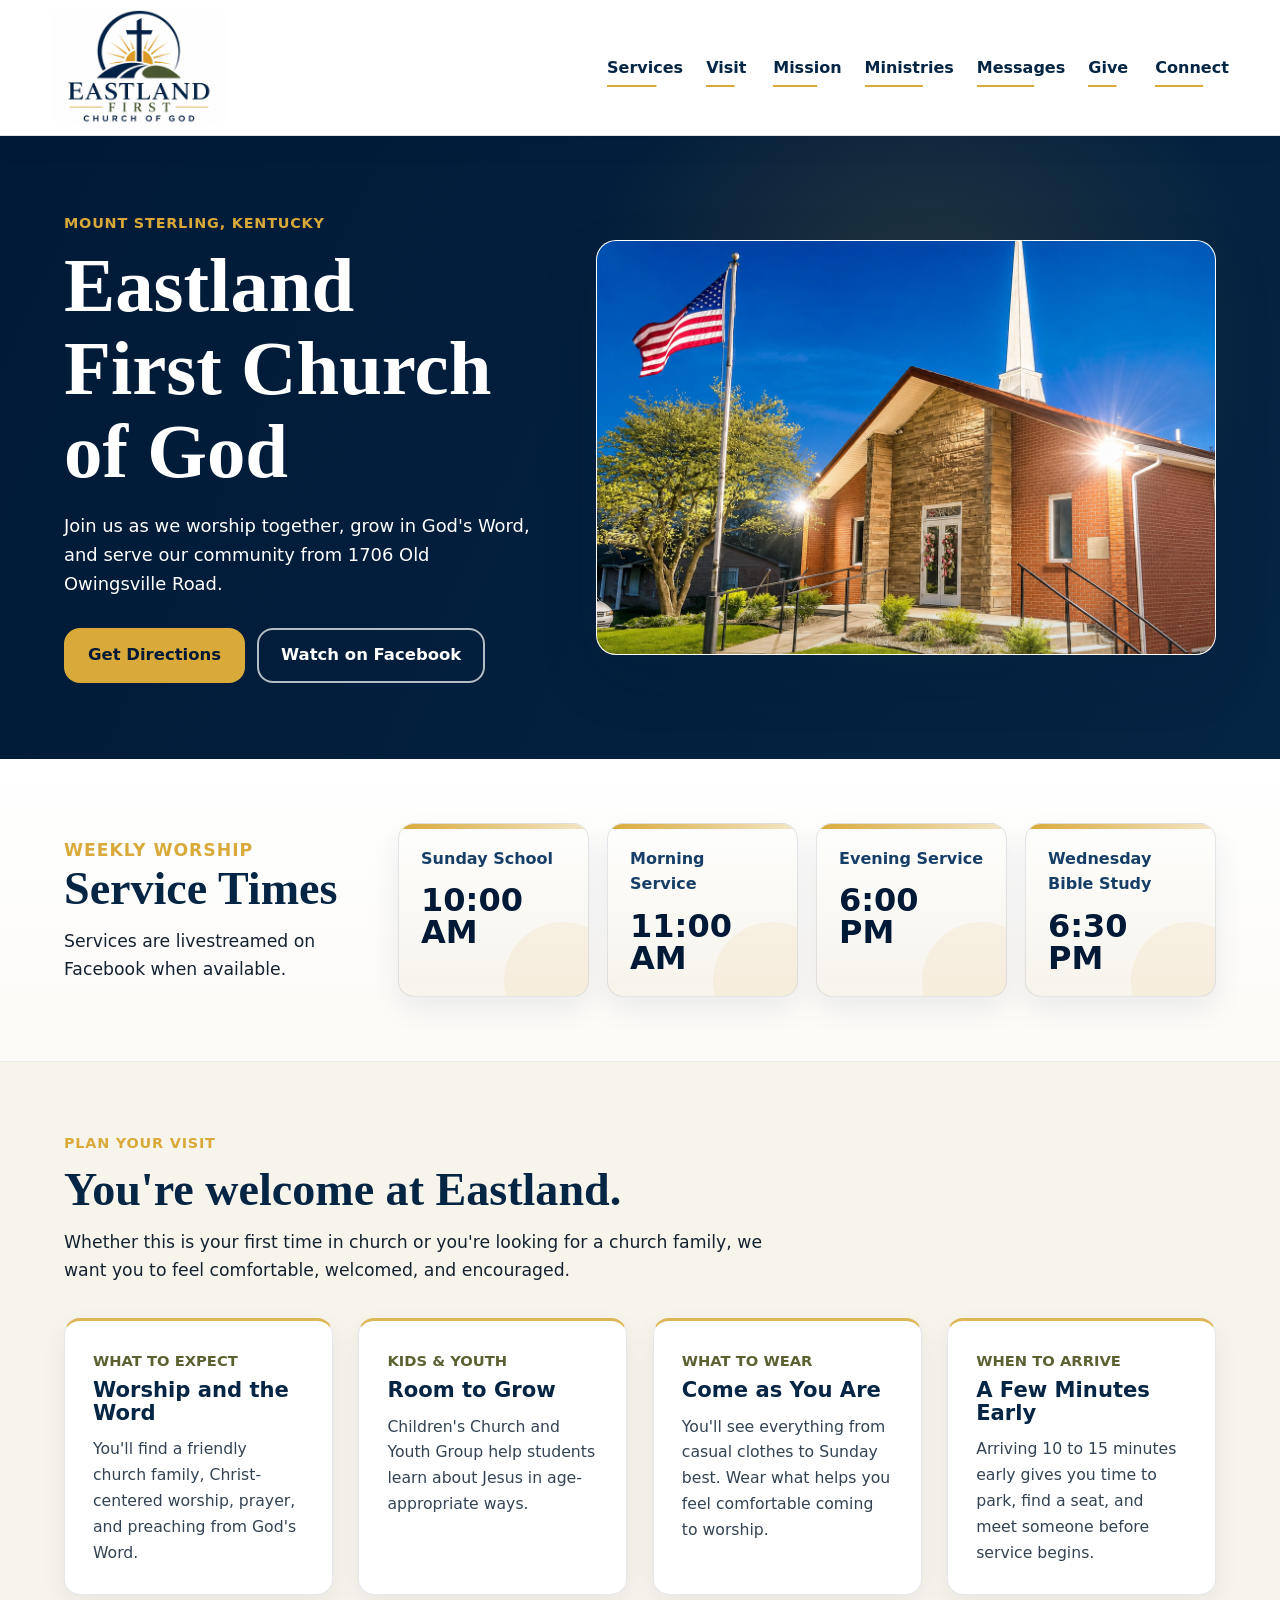
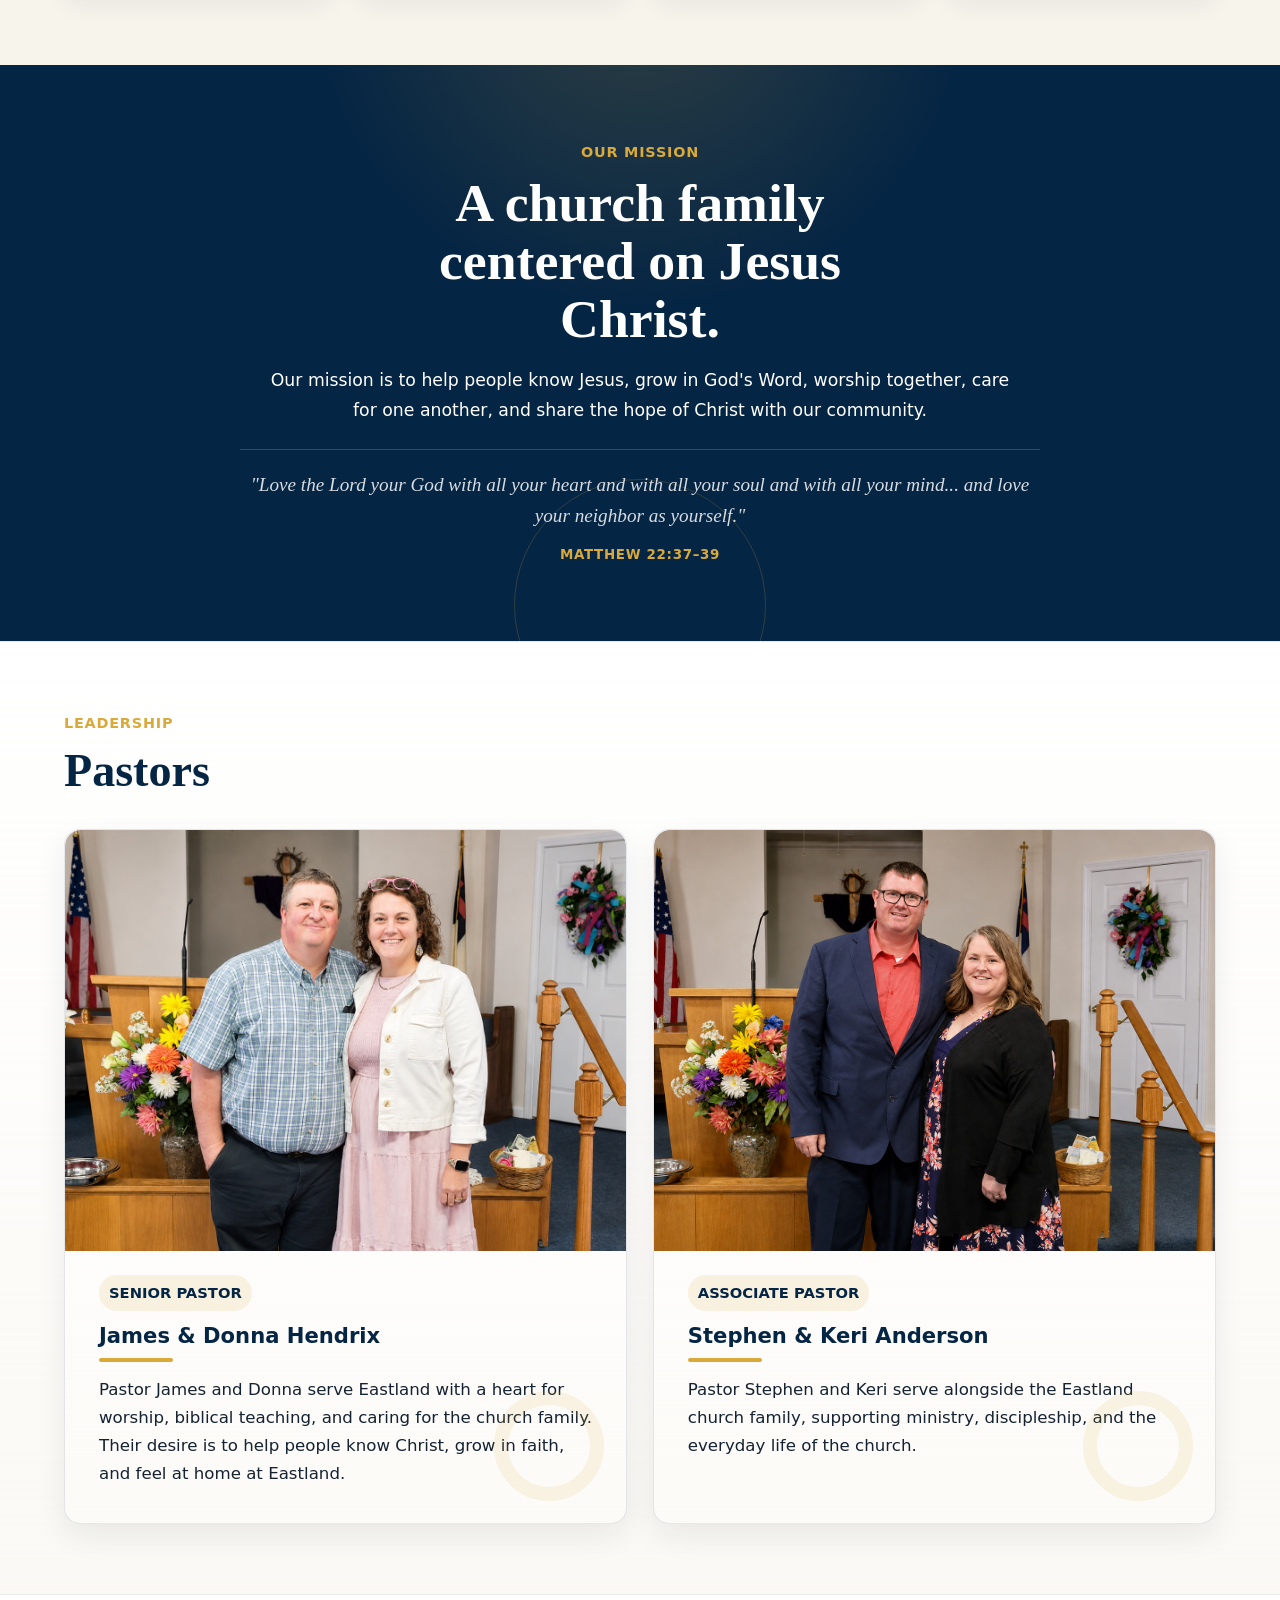
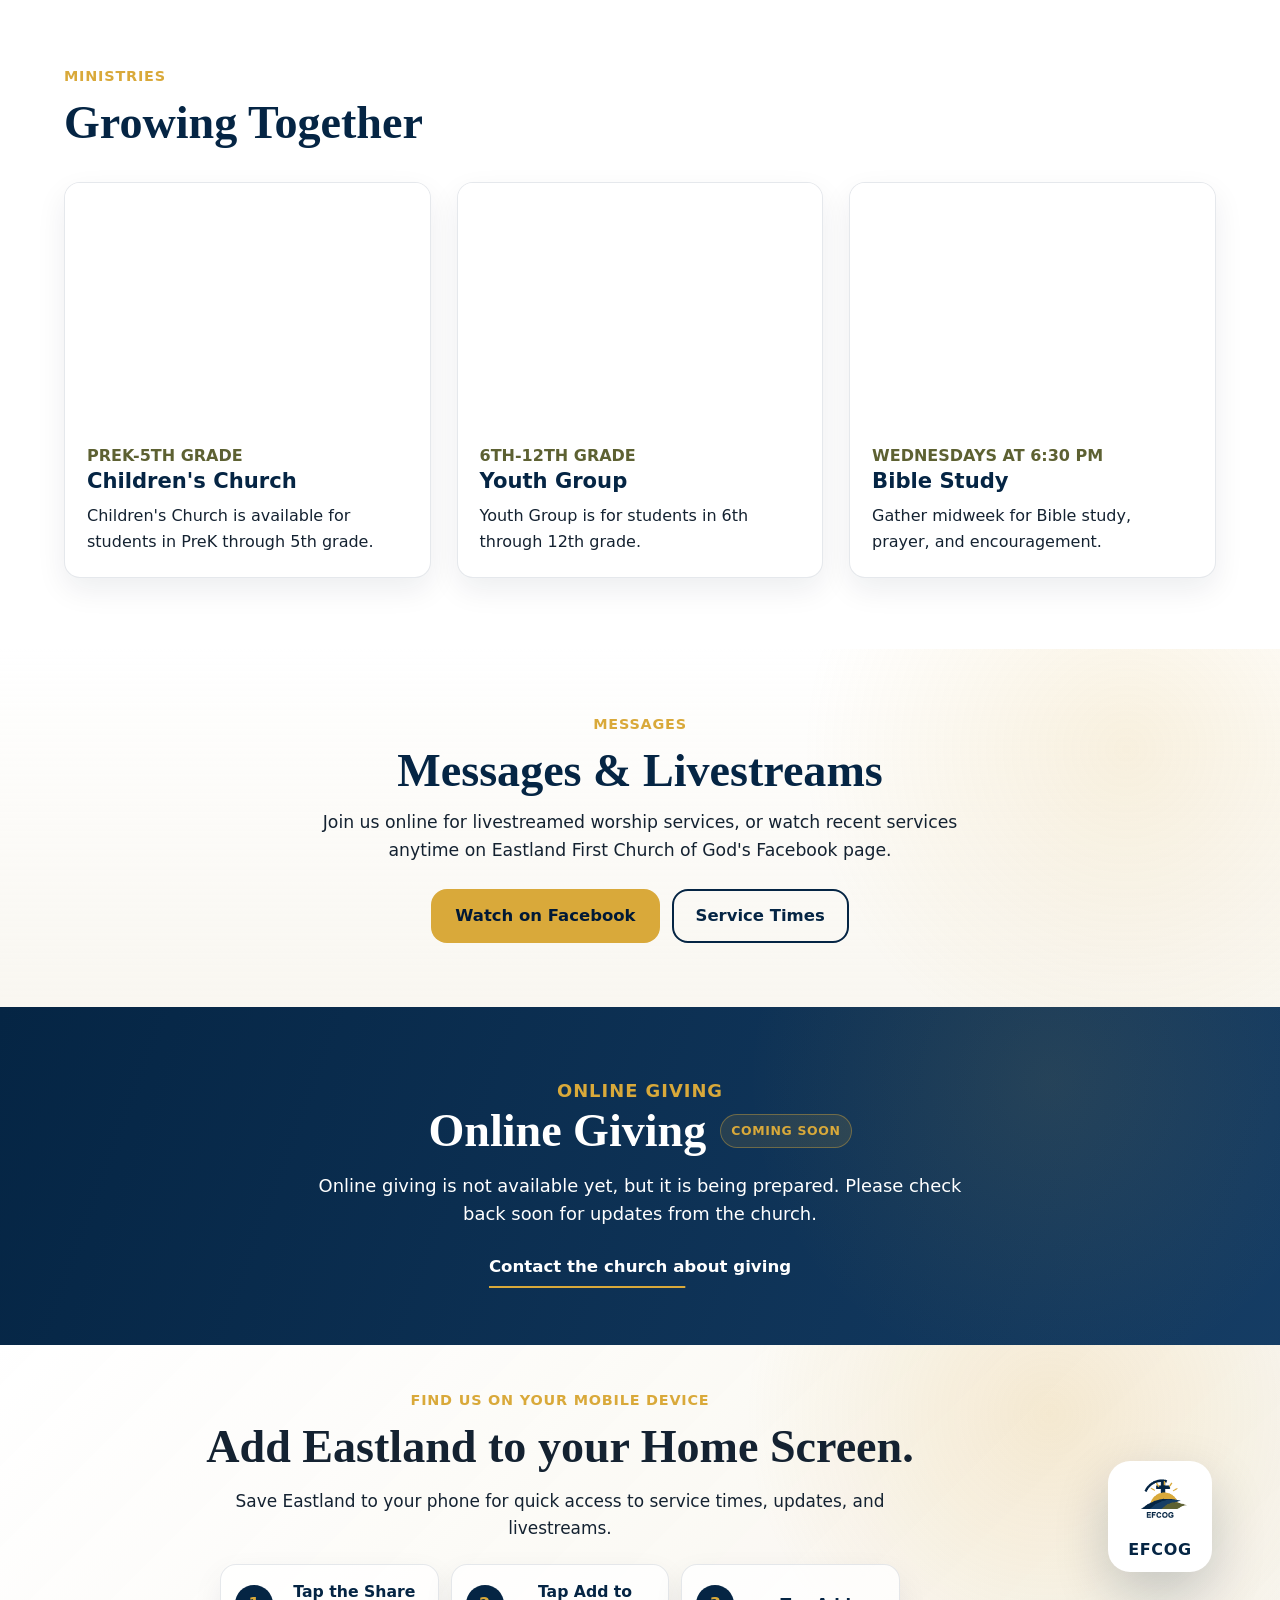
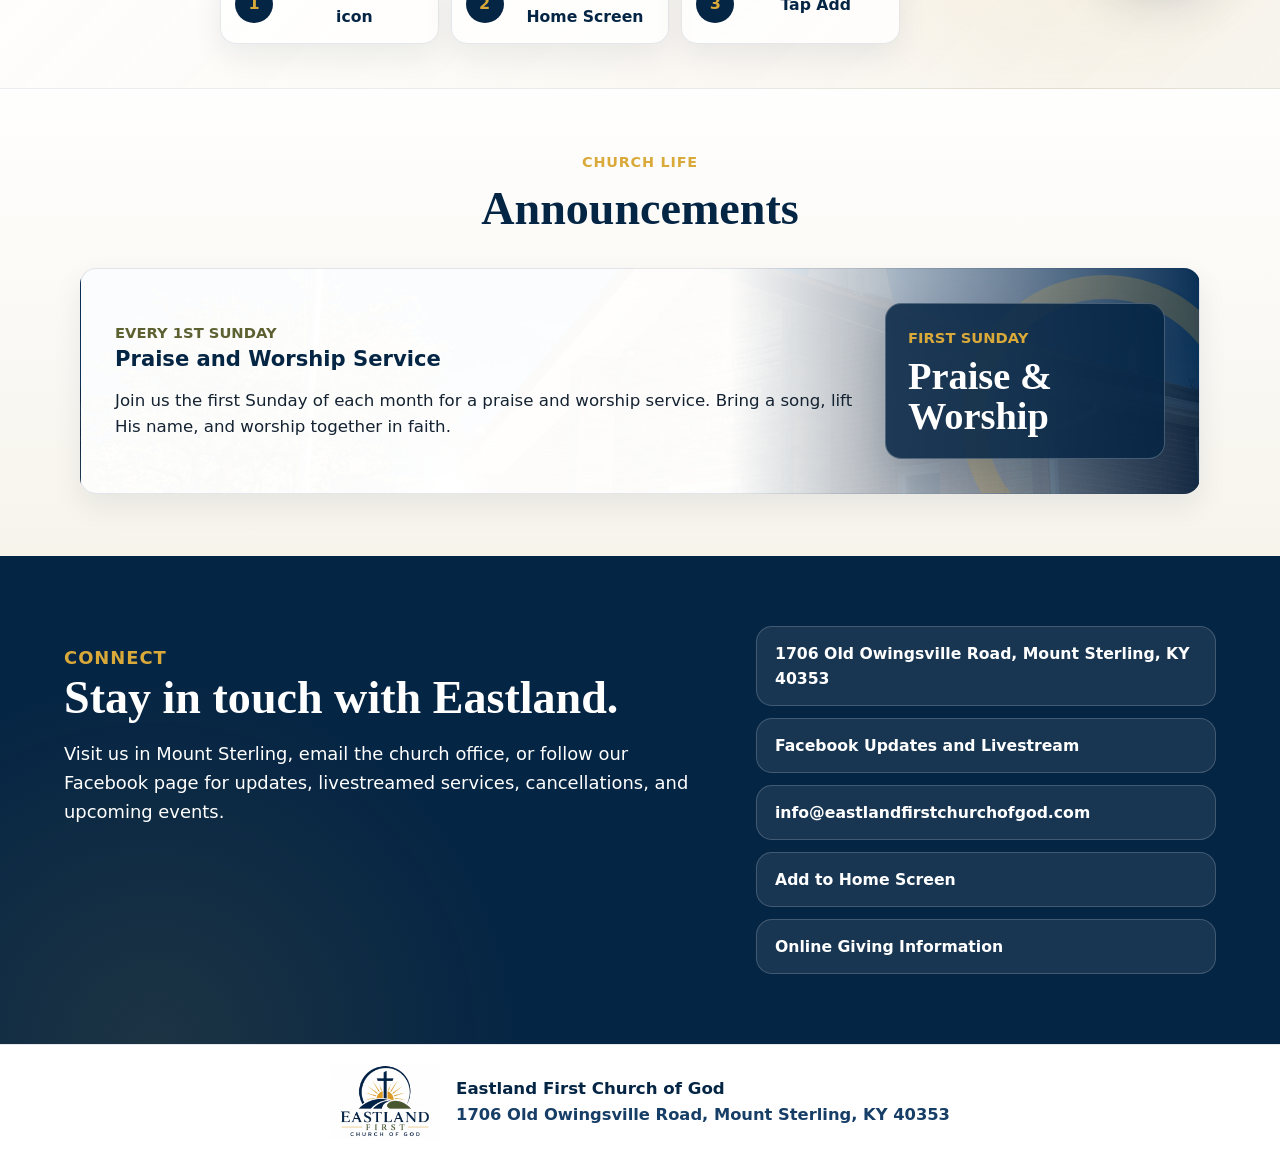
==== index.html @ 43a8c401 "Optimize Eastland mobile navigation and home screen guidance" ====
<!doctype html>
<html lang="en">
  <head>
    <!-- Google tag (gtag.js) -->
    <script async src="https://www.googletagmanager.com/gtag/js?id=G-13J60JNE1Y"></script>
    <script>
      window.dataLayer = window.dataLayer || [];
      function gtag() {
        dataLayer.push(arguments);
      }
      gtag("js", new Date());
      gtag("config", "G-13J60JNE1Y");
    </script>

    <meta charset="utf-8" />
    <meta name="viewport" content="width=device-width, initial-scale=1" />
    <meta
      name="description"
      content="Eastland First Church of God in Mount Sterling, Kentucky. Join us for Sunday worship, Bible study, children's church, youth group, online giving, and livestreamed services."
    />
    <meta name="theme-color" content="#052544" />
    <meta name="apple-mobile-web-app-title" content="Eastland First" />
    <meta name="application-name" content="Eastland First Church of God" />
    <meta name="robots" content="index, follow" />
    <link rel="canonical" href="https://eastlandfirstchurchofgod.com/" />
    <title>Eastland First Church of God</title>
    <link rel="preconnect" href="https://www.googletagmanager.com" />
    <link rel="dns-prefetch" href="https://www.googletagmanager.com" />
    <link rel="preload" as="image" href="assets/images/eastland-church-hero.jpg" />
    <meta property="og:site_name" content="Eastland First Church of God" />
    <meta property="og:title" content="Eastland First Church of God" />
    <meta
      property="og:description"
      content="A church family in Mount Sterling, Kentucky. Join us for worship, Bible study, children's church, youth group, and livestreamed services."
    />
    <meta property="og:type" content="website" />
    <meta property="og:url" content="https://eastlandfirstchurchofgod.com/" />
    <meta property="og:image" content="https://eastlandfirstchurchofgod.com/assets/images/eastland-church-hero.jpg" />
    <meta property="og:locale" content="en_US" />
    <meta name="twitter:card" content="summary_large_image" />
    <meta name="twitter:title" content="Eastland First Church of God" />
    <meta
      name="twitter:description"
      content="Join Eastland First Church of God in Mount Sterling, Kentucky for worship, Bible study, ministries, and livestreamed services."
    />
    <meta name="twitter:image" content="https://eastlandfirstchurchofgod.com/assets/images/eastland-church-hero.jpg" />
    <link rel="icon" href="assets/icons/favicon-32.png" sizes="32x32" type="image/png" />
    <link rel="icon" href="assets/icons/icon-192.png" sizes="192x192" type="image/png" />
    <link rel="apple-touch-icon" href="assets/icons/apple-touch-icon.png" />
    <link rel="manifest" href="site.webmanifest" />
    <link rel="stylesheet" href="styles.css" />
    <script type="application/ld+json">
      {
        "@context": "https://schema.org",
        "@type": "Church",
        "name": "Eastland First Church of God",
        "url": "https://eastlandfirstchurchofgod.com/",
        "image": "https://eastlandfirstchurchofgod.com/assets/images/eastland-church-hero.jpg",
        "email": "info@eastlandfirstchurchofgod.com",
        "address": {
          "@type": "PostalAddress",
          "streetAddress": "1706 Old Owingsville Road",
          "addressLocality": "Mount Sterling",
          "addressRegion": "KY",
          "postalCode": "40353",
          "addressCountry": "US"
        },
        "sameAs": [
          "https://www.facebook.com/EastlandFirstChurchOfGod"
        ]
      }
    </script>
  </head>
  <body>
    <header class="site-header">
      <a class="brand" href="#top" aria-label="Eastland First Church of God home">
        <img
          src="assets/images/eastland-logo.jpg"
          alt="Eastland First Church of God"
          width="360"
          height="240"
          decoding="async"
        />
      </a>

      <button
        class="nav-toggle"
        type="button"
        aria-expanded="false"
        aria-controls="main-navigation"
      >
        <span>Menu</span>
        <span class="nav-toggle-icon" aria-hidden="true"></span>
      </button>

      <nav class="main-nav" id="main-navigation" aria-label="Main navigation">
        <a href="#service-times">Services</a>
        <a href="#visit">Visit</a>
        <a href="#mission">Mission</a>
        <a href="#ministries">Ministries</a>
        <a href="#messages">Messages</a>
        <a href="#giving">Give</a>
        <a href="#connect">Connect</a>
      </nav>
    </header>

    <main id="top">
      <section class="hero" aria-labelledby="page-title">
        <div class="hero-copy">
          <p class="eyebrow">Mount Sterling, Kentucky</p>
          <h1 id="page-title">Eastland First Church of God</h1>
          <p>
            Join us as we worship together, grow in God's Word, and serve our
            community from 1706 Old Owingsville Road.
          </p>
          <div class="hero-actions">
            <a
              class="button primary"
              href="https://www.google.com/maps/search/?api=1&query=1706%20Old%20Owingsville%20Road%2C%20Mount%20Sterling%2C%20KY%2040353"
            >
              Get Directions
            </a>
            <a
              class="button secondary"
              href="https://www.facebook.com/EastlandFirstChurchOfGod"
            >
              Watch on Facebook
            </a>
          </div>
        </div>

        <picture class="hero-media">
          <source
            srcset="assets/images/eastland-church-hero.jpg"
            type="image/jpeg"
          />
          <img
            src="assets/images/eastland-church-hero.jpg"
            alt="Eastland First Church of God exterior at night with steeple and American flag"
            width="1536"
            height="1024"
            fetchpriority="high"
            decoding="async"
          />
        </picture>
      </section>

      <section class="service-band" id="service-times" aria-labelledby="services-title">
        <div>
          <p class="eyebrow">Weekly Worship</p>
          <h2 id="services-title">Service Times</h2>
          <p>
            Services are livestreamed on Facebook when available.
          </p>
        </div>

        <div class="time-grid">
          <article>
            <span>Sunday School</span>
            <strong>10:00 AM</strong>
          </article>
          <article>
            <span>Morning Service</span>
            <strong>11:00 AM</strong>
          </article>
          <article>
            <span>Evening Service</span>
            <strong>6:00 PM</strong>
          </article>
          <article>
            <span>Wednesday Bible Study</span>
            <strong>6:30 PM</strong>
          </article>
        </div>
      </section>


      <section class="content-section visit-section" id="visit" aria-labelledby="visit-title">
        <div class="section-heading">
          <p class="eyebrow">Plan Your Visit</p>
          <h2 id="visit-title">You're welcome at Eastland.</h2>
          <p>
            Whether this is your first time in church or you're looking for a church family,
            we want you to feel comfortable, welcomed, and encouraged.
          </p>
        </div>

        <div class="info-grid four-column">
          <article class="info-card">
            <p class="label">What to Expect</p>
            <h3>Worship and the Word</h3>
            <p>
              You'll find a friendly church family, Christ-centered worship, prayer,
              and preaching from God's Word.
            </p>
          </article>
          <article class="info-card">
            <p class="label">Kids & Youth</p>
            <h3>Room to Grow</h3>
            <p>
              Children's Church and Youth Group help students learn about Jesus in
              age-appropriate ways.
            </p>
          </article>
          <article class="info-card">
            <p class="label">What to Wear</p>
            <h3>Come as You Are</h3>
            <p>
              You'll see everything from casual clothes to Sunday best. Wear what
              helps you feel comfortable coming to worship.
            </p>
          </article>
          <article class="info-card">
            <p class="label">When to Arrive</p>
            <h3>A Few Minutes Early</h3>
            <p>
              Arriving 10 to 15 minutes early gives you time to park, find a seat,
              and meet someone before service begins.
            </p>
          </article>
        </div>
      </section>

      <section class="mission-section" id="mission" aria-labelledby="mission-title">
        <div class="mission-inner">
          <p class="eyebrow">Our Mission</p>
          <h2 id="mission-title">
            A church family centered on Jesus Christ.
          </h2>
          <p class="mission-copy">
            Our mission is to help people know Jesus, grow in God's Word,
            worship together, care for one another, and share the hope of Christ
            with our community.
          </p>

          <blockquote class="mission-quote">
            "Love the Lord your God with all your heart and with all your soul and with all your mind...
            and love your neighbor as yourself."
            <cite>Matthew 22:37–39</cite>
          </blockquote>
        </div>
      </section>

      <section class="content-section pastors" aria-labelledby="pastors-title">
        <div class="section-heading">
          <p class="eyebrow">Leadership</p>
          <h2 id="pastors-title">Pastors</h2>
        </div>

        <div class="info-grid two-column">
          <article class="info-card leader-card">
            <picture class="leader-photo">
              <source
                srcset="assets/images/pastor-james-donna-hendrix.jpg"
                type="image/jpeg"
              />
              <img
                src="assets/images/pastor-james-donna-hendrix.jpg"
                alt="Pastor James Hendrix and Donna Hendrix at Eastland First Church of God"
                width="1254"
                height="1254"
                loading="lazy"
                decoding="async"
              />
            </picture>
            <p class="label">Senior Pastor</p>
            <h3>James & Donna Hendrix</h3>
            <p>
              Pastor James and Donna serve Eastland with a heart for worship,
              biblical teaching, and caring for the church family. Their desire is
              to help people know Christ, grow in faith, and feel at home at Eastland.
            </p>
          </article>
          <article class="info-card leader-card">
            <picture class="leader-photo leader-photo-associate">
              <source
                srcset="assets/images/pastor-stephen-keri-anderson.png"
                type="image/png"
              />
              <img
                src="assets/images/pastor-stephen-keri-anderson.png"
                alt="Pastor Stephen Anderson and Keri Anderson at Eastland First Church of God"
                width="1448"
                height="1086"
                loading="lazy"
                decoding="async"
              />
            </picture>
            <p class="label">Associate Pastor</p>
            <h3>Stephen & Keri Anderson</h3>
            <p>
              Pastor Stephen and Keri serve alongside the Eastland church family,
              supporting ministry, discipleship, and the everyday life of the church.
            </p>
          </article>
        </div>
      </section>

      <section class="content-section" id="ministries" aria-labelledby="ministries-title">
        <div class="section-heading">
          <p class="eyebrow">Ministries</p>
          <h2 id="ministries-title">Growing Together</h2>
        </div>

        <div class="card-grid">
          <article class="image-card">
            <picture>
              <source
                srcset="assets/images/childrens-church-slide.jpg"
                type="image/jpeg"
              />
              <img
                src="assets/images/childrens-church-slide.jpg"
                alt="Children's Church for PreK through 5th grade"
                width="1536"
                height="1024"
                loading="lazy"
                decoding="async"
              />
            </picture>
            <div>
              <p class="label">PreK-5th Grade</p>
              <h3>Children's Church</h3>
              <p>
                Children's Church is available for students in PreK through 5th grade.
              </p>
            </div>
          </article>

          <article class="image-card">
            <picture>
              <source
                srcset="assets/images/youth-group-slide.jpg"
                type="image/jpeg"
              />
              <img
                src="assets/images/youth-group-slide.jpg"
                alt="Youth Group for 6th through 12th grade"
                width="1536"
                height="1024"
                loading="lazy"
                decoding="async"
              />
            </picture>
            <div>
              <p class="label">6th-12th Grade</p>
              <h3>Youth Group</h3>
              <p>
                Youth Group is for students in 6th through 12th grade.
              </p>
            </div>
          </article>

          <article class="image-card">
            <picture>
              <source
                srcset="assets/images/wednesday-bible-study-slide.jpg"
                type="image/jpeg"
              />
              <img
                src="assets/images/wednesday-bible-study-slide.jpg"
                alt="Wednesday Bible study at 6:30 PM"
                width="1536"
                height="1024"
                loading="lazy"
                decoding="async"
              />
            </picture>
            <div>
              <p class="label">Wednesdays at 6:30 PM</p>
              <h3>Bible Study</h3>
              <p>
                Gather midweek for Bible study, prayer, and encouragement.
              </p>
            </div>
          </article>
        </div>
      </section>


      <section class="content-section messages-section" id="messages" aria-labelledby="messages-title">
        <div class="section-heading">
          <p class="eyebrow">Messages</p>
          <h2 id="messages-title">Messages & Livestreams</h2>
          <p>
            Join us online for livestreamed worship services, or watch recent
            services anytime on Eastland First Church of God's Facebook page.
          </p>
        </div>

        <div class="center-actions messages-actions">
          <a class="button primary" href="https://www.facebook.com/EastlandFirstChurchOfGod">
            Watch on Facebook
          </a>
          <a class="button secondary" href="#service-times">Service Times</a>
        </div>
      </section>

      <section class="giving-section" id="giving" aria-labelledby="giving-title">
        <div>
          <p class="eyebrow">Online Giving</p>
          <div class="giving-heading">
            <h2 id="giving-title">Online Giving</h2>
            <span class="status-badge">Coming Soon</span>
          </div>
          <p>
            Online giving is not available yet, but it is being prepared. Please
            check back soon for updates from the church.
          </p>
        </div>
        <a class="text-link giving-link" href="#connect">Contact the church about giving</a>
      </section>

      <section class="app-section" id="mobile-app" aria-labelledby="mobile-app-title">
        <div class="app-copy">
          <p class="eyebrow">Find Us on Your Mobile Device</p>
          <h2 id="mobile-app-title">Add Eastland to your Home Screen.</h2>
          <p>
            Save Eastland to your phone for quick access to service times,
            updates, and livestreams.
          </p>

          <ol class="install-steps" aria-label="How to add the website to your home screen">
            <li>
              <span aria-hidden="true">1</span>
              <div>
                <strong>Tap the Share icon</strong>
              </div>
            </li>
            <li>
              <span aria-hidden="true">2</span>
              <div>
                <strong>Tap Add to Home Screen</strong>
              </div>
            </li>
            <li>
              <span aria-hidden="true">3</span>
              <div>
                <strong>Tap Add</strong>
              </div>
            </li>
          </ol>
        </div>

        <div class="app-preview" aria-hidden="true">
          <div class="app-icon-card">
            <img
              src="assets/icons/icon-192.png"
              alt=""
              width="192"
              height="192"
              loading="lazy"
              decoding="async"
            />
            <strong>EFCOG</strong>
          </div>
        </div>
      </section>

      <section
        class="content-section announcements"
        id="announcements"
        aria-labelledby="announcements-title"
      >
        <div class="section-heading">
          <p class="eyebrow">Church Life</p>
          <h2 id="announcements-title">Announcements</h2>
        </div>

        <div class="featured-event worship-featured">
          <div>
            <p class="label">Every 1st Sunday</p>
            <h3>Praise and Worship Service</h3>
            <p>
              Join us the first Sunday of each month for a praise and worship
              service. Bring a song, lift His name, and worship together in
              faith.
            </p>
          </div>
          <div class="worship-callout" aria-hidden="true">
            <span>First Sunday</span>
            <strong>Praise & Worship</strong>
          </div>
        </div>
      </section>

      <section class="connect-section" id="connect" aria-labelledby="connect-title">
        <div>
          <p class="eyebrow">Connect</p>
          <h2 id="connect-title">Stay in touch with Eastland.</h2>
          <p>
            Visit us in Mount Sterling, email the church office, or follow our
            Facebook page for updates, livestreamed services, cancellations, and
            upcoming events.
          </p>
        </div>

        <div class="connect-list">
          <a
            href="https://www.google.com/maps/search/?api=1&query=1706%20Old%20Owingsville%20Road%2C%20Mount%20Sterling%2C%20KY%2040353"
          >
            1706 Old Owingsville Road, Mount Sterling, KY 40353
          </a>
          <a href="https://www.facebook.com/EastlandFirstChurchOfGod">
            Facebook Updates and Livestream
          </a>
          <a href="mailto:info@eastlandfirstchurchofgod.com">
            info@eastlandfirstchurchofgod.com
          </a>
          <a href="#mobile-app">Add to Home Screen</a>
          <a href="#giving">Online Giving Information</a>
        </div>
      </section>
    </main>

    <footer class="site-footer">
      <img
        src="assets/images/eastland-logo.jpg"
        alt=""
        width="180"
        height="120"
        loading="lazy"
        decoding="async"
      />
      <div>
        <p>Eastland First Church of God</p>
        <address>1706 Old Owingsville Road, Mount Sterling, KY 40353</address>
      </div>
    </footer>
    <a class="back-to-top" href="#top" aria-label="Back to top">↑</a>
    <script>
      const navigationToggle = document.querySelector(".nav-toggle");
      const mainNavigation = document.querySelector(".main-nav");
      document.body.classList.add("nav-ready");

      const closeNavigation = () => {
        navigationToggle.setAttribute("aria-expanded", "false");
        mainNavigation.classList.remove("is-open");
      };

      navigationToggle.addEventListener("click", () => {
        const isOpen = navigationToggle.getAttribute("aria-expanded") === "true";
        navigationToggle.setAttribute("aria-expanded", String(!isOpen));
        mainNavigation.classList.toggle("is-open", !isOpen);
      });

      mainNavigation.addEventListener("click", (event) => {
        if (event.target.closest("a")) closeNavigation();
      });

      document.addEventListener("keydown", (event) => {
        if (event.key === "Escape") {
          closeNavigation();
          navigationToggle.focus();
        }
      });

      const backToTopButton = document.querySelector(".back-to-top");
      const toggleBackToTop = () => {
        backToTopButton.classList.toggle("is-visible", window.scrollY > 500);
      };

      toggleBackToTop();
      window.addEventListener("scroll", toggleBackToTop, { passive: true });
    </script>
  </body>
</html>
---- styles.css ----
:root {
  --eastland-navy: #052544;
  --eastland-navy-deep: #001936;
  --eastland-blue: #163e66;
  --eastland-gold: #d9a93a;
  --eastland-olive: #5d6132;
  --eastland-cream: #f7f4ec;
  --eastland-paper: #ffffff;
  --eastland-ink: #142231;
  --shadow: 0 24px 60px rgba(0, 25, 54, 0.13);
  --shadow-soft: 0 12px 30px rgba(0, 25, 54, 0.075);
  --radius: 16px;
}

* {
  box-sizing: border-box;
}

html {
  scroll-behavior: smooth;
}

section[id] {
  scroll-margin-top: 150px;
}

body {
  margin: 0;
  background: var(--eastland-cream);
  color: var(--eastland-ink);
  font-family:
    Inter, ui-sans-serif, system-ui, -apple-system, BlinkMacSystemFont, "Segoe UI",
    sans-serif;
  font-size: 1.04rem;
  line-height: 1.6;
}

img {
  display: block;
  max-width: 100%;
  height: auto;
}

a {
  color: inherit;
}

a:focus-visible,
button:focus-visible {
  outline: 3px solid var(--eastland-gold);
  outline-offset: 4px;
}

a,
button,
.button,
.image-card,
.info-card,
.announcement-card,
.featured-event,
.connect-list a,
.hero-media,
.split-section picture {
  transition:
    background-color 0.25s ease,
    border-color 0.25s ease,
    box-shadow 0.25s ease,
    color 0.25s ease,
    opacity 0.25s ease,
    transform 0.25s ease;
}

.site-header {
  position: sticky;
  top: 0;
  z-index: 10;
  display: flex;
  align-items: center;
  justify-content: space-between;
  gap: clamp(18px, 3vw, 40px);
  padding: 9px clamp(18px, 4vw, 56px);
  background: rgba(255, 255, 255, 0.97);
  border-bottom: 1px solid rgba(5, 37, 68, 0.12);
  box-shadow: 0 8px 28px rgba(0, 25, 54, 0.055);
  backdrop-filter: blur(12px);
}

.brand {
  display: inline-flex;
  align-items: center;
  width: min(176px, 38vw);
}

.brand img {
  background: var(--eastland-paper);
  mix-blend-mode: multiply;
}

.main-nav {
  display: flex;
  align-items: center;
  gap: clamp(13px, 1.8vw, 26px);
  color: var(--eastland-navy);
  font-size: 1rem;
  font-weight: 700;
}

.main-nav a {
  position: relative;
  min-width: 44px;
  min-height: 44px;
  padding: 10px 0;
  text-decoration: none;
}

.nav-toggle {
  display: none;
}

.main-nav a::after,
.text-link::after {
  position: absolute;
  right: 0;
  bottom: 3px;
  left: 0;
  height: 2px;
  background: var(--eastland-gold);
  content: "";
  transform: scaleX(0.65);
  transform-origin: left;
  transition: transform 0.25s ease;
}

.main-nav a:hover::after,
.main-nav a:focus-visible::after,
.text-link:hover::after,
.text-link:focus-visible::after {
  transform: scaleX(1);
}

.text-link {
  position: relative;
  text-decoration: none;
}

.main-nav a,
.text-link {
  text-decoration-color: rgba(217, 169, 58, 0.65);
  text-decoration-thickness: 2px;
  text-underline-offset: 5px;
}

.hero {
  display: grid;
  grid-template-columns: minmax(0, 0.9fr) minmax(380px, 1.1fr);
  align-items: center;
  gap: clamp(28px, 5vw, 72px);
  min-height: min(760px, calc(100svh - 76px));
  padding: clamp(62px, 7vw, 96px) clamp(20px, 5vw, 80px);
  background:
    radial-gradient(circle at 72% 32%, rgba(217, 169, 58, 0.16), transparent 34%),
    linear-gradient(115deg, rgba(0, 25, 54, 0.94), rgba(5, 37, 68, 0.84)),
    var(--eastland-navy);
  color: var(--eastland-paper);
}

.hero-copy {
  max-width: 660px;
}

.eyebrow {
  margin: 0 0 10px;
  color: var(--eastland-gold);
  font-size: 0.9rem;
  font-weight: 800;
  letter-spacing: 0.055em;
  text-transform: uppercase;
}

h1,
h2,
h3,
p {
  overflow-wrap: anywhere;
}

h1,
h2,
h3 {
  margin: 0;
  color: inherit;
  line-height: 1.08;
}

h1 {
  max-width: 11.5ch;
  font-family: Georgia, "Times New Roman", serif;
  font-size: clamp(3rem, 6vw, 5.7rem);
  font-weight: 700;
}

h2 {
  font-family: Georgia, "Times New Roman", serif;
  font-size: clamp(2rem, 3.6vw, 3.65rem);
}

h3 {
  color: var(--eastland-navy);
  font-size: 1.32rem;
}

.hero p:not(.eyebrow),
.split-section p,
.connect-section p {
  max-width: 58ch;
  margin: 18px 0 0;
  font-size: clamp(1.12rem, 1.35vw, 1.22rem);
}

.hero-actions {
  display: flex;
  flex-wrap: wrap;
  gap: 12px;
  margin-top: 30px;
}

.button {
  display: inline-flex;
  min-height: 50px;
  align-items: center;
  justify-content: center;
  padding: 12px 22px;
  border: 2px solid transparent;
  border-radius: var(--radius);
  font-size: 1.03rem;
  font-weight: 800;
  text-decoration: none;
}

.button:hover,
.button:focus-visible,
.connect-list a:hover,
.connect-list a:focus-visible {
  box-shadow: 0 16px 34px rgba(0, 25, 54, 0.18);
  transform: translateY(-3px);
}

.button.primary {
  background: var(--eastland-gold);
  color: var(--eastland-navy-deep);
}

.button.primary:hover,
.button.primary:focus-visible {
  background: #e5b84a;
}

.button.secondary {
  border-color: rgba(255, 255, 255, 0.7);
  color: var(--eastland-paper);
}

.button.secondary:hover,
.button.secondary:focus-visible {
  background: rgba(255, 255, 255, 0.09);
  border-color: var(--eastland-paper);
}

.hero-media,
.split-section picture,
.image-card picture,
.announcement-grid picture {
  overflow: hidden;
  border-radius: var(--radius);
  background: var(--eastland-paper);
  box-shadow: var(--shadow);
}

.hero-media {
  position: relative;
  border: 1px solid rgba(255, 255, 255, 0.2);
  border-radius: 20px;
}

.hero-media::after {
  position: absolute;
  inset: 0;
  border-radius: inherit;
  background: linear-gradient(180deg, transparent 68%, rgba(0, 25, 54, 0.12));
  content: "";
  pointer-events: none;
}

.hero-media:hover,
.split-section picture:hover {
  box-shadow: 0 30px 70px rgba(0, 25, 54, 0.2);
  transform: translateY(-3px);
}

.hero-media img {
  width: 100%;
  aspect-ratio: 3 / 2;
  object-fit: cover;
}

.service-band {
  display: grid;
  grid-template-columns: minmax(220px, 0.34fr) 1fr;
  gap: clamp(24px, 5vw, 56px);
  padding: clamp(46px, 6vw, 76px) clamp(20px, 5vw, 80px);
  border-bottom: 1px solid rgba(5, 37, 68, 0.08);
  background:
    linear-gradient(180deg, var(--eastland-paper), rgba(247, 244, 236, 0.42)),
    var(--eastland-paper);
}

.service-band h2 {
  color: var(--eastland-navy);
}

.service-band p {
  max-width: 34ch;
  margin: 14px 0 0;
  font-size: 1.08rem;
}

.time-grid {
  display: grid;
  grid-template-columns: repeat(4, minmax(0, 1fr));
  gap: clamp(12px, 1.6vw, 18px);
}

.time-grid article {
  position: relative;
  min-height: 142px;
  overflow: hidden;
  padding: 24px;
  border: 1px solid rgba(5, 37, 68, 0.1);
  border-radius: var(--radius);
  background:
    linear-gradient(180deg, rgba(255, 255, 255, 0.86), rgba(247, 244, 236, 0.96)),
    var(--eastland-cream);
  box-shadow: var(--shadow-soft);
  transition:
    border-color 0.25s ease,
    box-shadow 0.25s ease,
    transform 0.25s ease;
}

.time-grid article::before {
  position: absolute;
  top: 0;
  right: 0;
  left: 0;
  height: 5px;
  background: linear-gradient(90deg, var(--eastland-gold), rgba(217, 169, 58, 0.28));
  content: "";
}

.time-grid article::after {
  position: absolute;
  right: -34px;
  bottom: -44px;
  width: 118px;
  height: 118px;
  border-radius: 999px;
  background: rgba(217, 169, 58, 0.09);
  content: "";
}

.time-grid article:hover,
.time-grid article:focus-within {
  border-color: rgba(217, 169, 58, 0.42);
  box-shadow: 0 18px 42px rgba(0, 25, 54, 0.12);
  transform: translateY(-3px);
}

.time-grid span,
.time-grid strong {
  display: block;
}

.time-grid span {
  color: var(--eastland-blue);
  font-size: clamp(1rem, 1.15vw, 1.08rem);
  font-weight: 800;
  position: relative;
  z-index: 1;
}

.time-grid strong {
  position: relative;
  z-index: 1;
  margin-top: 13px;
  color: var(--eastland-navy-deep);
  font-size: clamp(1.72rem, 2.5vw, 2.35rem);
  line-height: 1;
}

.split-section {
  display: grid;
  grid-template-columns: minmax(300px, 1fr) minmax(0, 0.82fr);
  align-items: center;
  gap: clamp(28px, 5vw, 64px);
  padding: clamp(56px, 8vw, 112px) clamp(20px, 5vw, 80px);
  background: var(--eastland-cream);
}

.split-section img {
  width: 100%;
  aspect-ratio: 3 / 2;
  object-fit: cover;
}

.split-section h2,
.content-section h2,
.connect-section h2 {
  color: var(--eastland-navy);
}

.text-link {
  display: inline-flex;
  margin-top: 22px;
  padding-bottom: 4px;
  color: var(--eastland-navy);
  font-weight: 800;
}

.content-section {
  padding: clamp(54px, 7vw, 92px) clamp(20px, 5vw, 80px);
  background: var(--eastland-paper);
}

.pastors {
  border-top: 1px solid rgba(5, 37, 68, 0.08);
  border-bottom: 1px solid rgba(5, 37, 68, 0.08);
  background:
    linear-gradient(180deg, rgba(255, 255, 255, 0.98), rgba(247, 244, 236, 0.56)),
    var(--eastland-paper);
}

.section-heading {
  max-width: 720px;
  margin-bottom: clamp(26px, 3.5vw, 40px);
}

.section-heading > p:last-child {
  max-width: 64ch;
  margin: 14px 0 0;
  font-size: 1.08rem;
}

.info-grid {
  display: grid;
  gap: clamp(16px, 2vw, 26px);
}

.four-column {
  grid-template-columns: repeat(4, minmax(0, 1fr));
}

.visit-section {
  background: var(--eastland-cream);
}

.visit-section .info-card {
  position: relative;
  padding: 26px;
  border-top: 3px solid rgba(217, 169, 58, 0.85);
  box-shadow: 0 10px 26px rgba(0, 25, 54, 0.065);
}

.visit-mark {
  display: inline-flex;
  width: 38px;
  height: 38px;
  align-items: center;
  justify-content: center;
  margin-bottom: 18px;
  border-radius: 999px;
  background: rgba(217, 169, 58, 0.14);
  color: var(--eastland-navy);
  font-size: 0.92rem;
  font-weight: 900;
}

.visit-section .info-card > p:last-child {
  margin-top: 12px;
  color: #334353;
  font-size: 0.98rem;
  line-height: 1.65;
}

.mission-section {
  position: relative;
  overflow: hidden;
  padding: clamp(64px, 8vw, 104px) clamp(20px, 5vw, 80px);
  background:
    radial-gradient(circle at 50% -15%, rgba(217, 169, 58, 0.2), transparent 36%),
    var(--eastland-navy);
  color: var(--eastland-paper);
  text-align: center;
}

.mission-section::after {
  position: absolute;
  bottom: -90px;
  left: 50%;
  width: 250px;
  height: 250px;
  border: 1px solid rgba(217, 169, 58, 0.2);
  border-radius: 999px;
  content: "";
  transform: translateX(-50%);
}

.mission-inner {
  position: relative;
  z-index: 1;
  max-width: 940px;
  margin: 0 auto;
}

.mission-section h2 {
  max-width: 18ch;
  margin: 0 auto;
  color: var(--eastland-paper);
  font-size: clamp(2.5rem, 4.6vw, 4.15rem);
}

.mission-copy {
  max-width: 740px;
  margin: 24px auto 0;
  font-size: clamp(1.08rem, 1.35vw, 1.2rem);
  line-height: 1.8;
}

.mission-quote {
  max-width: 800px;
  margin: 34px auto 0;
  padding-top: 26px;
  border-top: 1px solid rgba(255, 255, 255, 0.18);
  color: rgba(255, 255, 255, 0.84);
  font-family: Georgia, "Times New Roman", serif;
  font-size: clamp(1.04rem, 1.5vw, 1.24rem);
  font-style: italic;
}

.mission-quote cite {
  display: block;
  margin-top: 12px;
  color: var(--eastland-gold);
  font-family: Inter, ui-sans-serif, system-ui, sans-serif;
  font-size: 0.84rem;
  font-style: normal;
  font-weight: 800;
  letter-spacing: 0.05em;
  text-transform: uppercase;
}

.two-column {
  grid-template-columns: repeat(2, minmax(0, 1fr));
}

.info-card,
.featured-event,
.announcement-card {
  border: 1px solid rgba(5, 37, 68, 0.1);
  border-radius: var(--radius);
  background: var(--eastland-paper);
  box-shadow: var(--shadow-soft);
}

.info-card {
  padding: clamp(22px, 3vw, 34px);
}

.leader-card {
  position: relative;
  display: grid;
  align-content: start;
  overflow: hidden;
  background:
    linear-gradient(180deg, var(--eastland-paper), rgba(247, 244, 236, 0.38)),
    var(--eastland-paper);
}

.leader-card > p:last-child {
  max-width: 62ch;
  margin-top: 16px;
  line-height: 1.7;
}

.leader-card::after {
  position: absolute;
  right: 22px;
  bottom: 22px;
  width: 82px;
  height: 82px;
  border: 14px solid rgba(217, 169, 58, 0.12);
  border-radius: 999px;
  content: "";
  pointer-events: none;
}

.leader-photo {
  display: block;
  overflow: hidden;
  margin: calc(clamp(22px, 3vw, 34px) * -1) calc(clamp(22px, 3vw, 34px) * -1)
    24px;
  border-radius: var(--radius) var(--radius) 0 0;
  background: var(--eastland-cream);
}

.leader-photo img {
  width: 100%;
  aspect-ratio: 4 / 3;
  object-fit: cover;
  object-position: center 35%;
  transition: transform 0.45s ease;
}

.leader-photo-associate img {
  object-position: center;
}

.leader-card:hover .leader-photo img,
.leader-card:focus-within .leader-photo img {
  transform: scale(1.035);
}

.leader-card .label {
  display: inline-flex;
  width: fit-content;
  margin-bottom: 10px;
  padding: 6px 10px;
  border-radius: 999px;
  background: rgba(217, 169, 58, 0.14);
  color: var(--eastland-navy);
}

.leader-card h3 {
  position: relative;
  padding-bottom: 14px;
}

.leader-card h3::after {
  position: absolute;
  bottom: 0;
  left: 0;
  width: 74px;
  height: 4px;
  border-radius: 999px;
  background: var(--eastland-gold);
  content: "";
}

.info-card:hover,
.info-card:focus-within,
.featured-event:hover,
.featured-event:focus-within,
.image-card:hover,
.image-card:focus-within,
.announcement-card:hover,
.announcement-card:focus-within {
  box-shadow: 0 20px 44px rgba(0, 25, 54, 0.13);
  transform: translateY(-3px);
}

.info-card h3,
.featured-event h3,
.announcement-card h3 {
  margin-top: 4px;
}

.info-card p:last-child,
.featured-event p,
.announcement-card p {
  margin-bottom: 0;
}

.label {
  margin: 0 0 6px;
  color: var(--eastland-olive);
  font-size: 0.92rem;
  font-weight: 800;
  text-transform: uppercase;
}

.card-grid,
.announcement-grid {
  display: grid;
  grid-template-columns: repeat(3, minmax(0, 1fr));
  gap: clamp(16px, 2vw, 26px);
}

.image-card {
  display: flex;
  min-width: 0;
  flex-direction: column;
  overflow: hidden;
  border: 1px solid rgba(5, 37, 68, 0.1);
  border-radius: var(--radius);
  background: var(--eastland-paper);
  box-shadow: var(--shadow-soft);
}

.image-card picture {
  display: block;
  border-radius: 0;
  box-shadow: none;
}

.image-card img,
.announcement-grid img {
  width: 100%;
  aspect-ratio: 16 / 10;
  object-fit: cover;
  transition: transform 0.45s ease;
}

.image-card:hover img,
.image-card:focus-within img,
.announcement-card:hover img,
.announcement-card:focus-within img,
.hero-media:hover img,
.split-section picture:hover img {
  transform: scale(1.035);
}

.image-card div {
  flex: 1;
  padding: 24px;
}

.image-card p {
  margin: 10px 0 0;
  font-size: 1rem;
  line-height: 1.65;
}

.announcements {
  background:
    linear-gradient(180deg, rgba(255, 255, 255, 0.94), rgba(247, 244, 236, 0.96)),
    var(--eastland-cream);
}

.messages-section {
  position: relative;
  overflow: hidden;
  background:
    radial-gradient(circle at 88% 28%, rgba(217, 169, 58, 0.15), transparent 28%),
    linear-gradient(180deg, rgba(255, 255, 255, 0.98), rgba(247, 244, 236, 0.76)),
    var(--eastland-paper);
}

.messages-section {
  display: grid;
  grid-template-columns: minmax(0, 1fr) auto;
  align-items: center;
  gap: clamp(28px, 6vw, 90px);
}

.messages-section .section-heading {
  max-width: 760px;
}

.messages-actions {
  display: flex;
  flex-wrap: wrap;
  gap: 12px;
  justify-content: flex-end;
  margin-top: 0;
}

.messages-actions .button.secondary {
  border-color: var(--eastland-navy);
  background: transparent;
  color: var(--eastland-navy);
}

.app-section {
  display: grid;
  grid-template-columns: minmax(0, 1.2fr) minmax(230px, 0.45fr);
  align-items: center;
  gap: clamp(28px, 5vw, 64px);
  padding: clamp(48px, 6vw, 72px) clamp(20px, 5vw, 80px);
  overflow: hidden;
  background:
    radial-gradient(circle at 82% 20%, rgba(217, 169, 58, 0.18), transparent 28%),
    linear-gradient(135deg, var(--eastland-paper), rgba(247, 244, 236, 0.92));
  border-bottom: 1px solid rgba(5, 37, 68, 0.08);
}

.app-copy p:not(.eyebrow) {
  max-width: 62ch;
  margin: 16px 0 0;
  font-size: 1.06rem;
}

.install-steps {
  display: grid;
  grid-template-columns: repeat(3, minmax(0, 1fr));
  gap: 12px;
  max-width: 640px;
  margin: 26px 0 0;
  padding: 0;
  list-style: none;
}

.install-steps li {
  display: grid;
  grid-template-columns: 38px 1fr;
  align-items: start;
  gap: 12px;
  padding: 14px;
  border: 1px solid rgba(5, 37, 68, 0.1);
  border-radius: var(--radius);
  background: rgba(255, 255, 255, 0.78);
  box-shadow: var(--shadow-soft);
}

.install-steps li > span {
  display: inline-flex;
  width: 38px;
  height: 38px;
  align-items: center;
  justify-content: center;
  border-radius: 999px;
  background: var(--eastland-navy);
  color: var(--eastland-gold);
  font-size: 1rem;
  font-weight: 900;
}

.install-steps strong {
  display: block;
  color: var(--eastland-navy);
  font-size: 0.98rem;
}

.install-steps p {
  margin: 4px 0 0;
  font-size: 0.88rem;
  line-height: 1.5;
}

.app-preview {
  position: relative;
  display: grid;
  min-height: 390px;
  place-items: center;
}

.phone-mockup {
  position: relative;
  width: min(230px, 70vw);
  min-height: 370px;
  overflow: hidden;
  padding: 27px 15px 18px;
  border: 7px solid #111827;
  border-radius: 34px;
  background: var(--eastland-paper);
  box-shadow: 0 32px 80px rgba(0, 25, 54, 0.24);
  transform: rotate(2deg);
}

.phone-speaker {
  position: absolute;
  top: 9px;
  left: 50%;
  width: 70px;
  height: 12px;
  border-radius: 999px;
  background: #111827;
  transform: translateX(-50%);
}

.phone-mockup img {
  width: 122px;
  margin: 12px auto 14px;
  mix-blend-mode: multiply;
}

.phone-nav {
  display: grid;
  grid-template-columns: repeat(2, minmax(0, 1fr));
  gap: 6px;
}

.phone-nav span {
  display: inline-flex;
  min-height: 30px;
  align-items: center;
  justify-content: center;
  border: 1px solid rgba(5, 37, 68, 0.1);
  border-radius: 999px;
  background: var(--eastland-cream);
  color: var(--eastland-navy);
  font-size: 0.67rem;
  font-weight: 800;
  box-shadow: 0 6px 16px rgba(0, 25, 54, 0.08);
}

.phone-nav span:last-child {
  grid-column: 1 / -1;
}

.phone-hero {
  margin: 18px -15px -18px;
  padding: 22px 17px 60px;
  background: var(--eastland-navy);
  color: var(--eastland-paper);
}

.phone-hero small {
  display: block;
  color: var(--eastland-gold);
  font-size: 0.72rem;
  font-weight: 900;
  text-transform: uppercase;
}

.phone-hero strong {
  display: block;
  max-width: 9ch;
  margin-top: 10px;
  font-family: Georgia, "Times New Roman", serif;
  font-size: 1.75rem;
  line-height: 1.02;
}

.app-icon-card {
  position: absolute;
  right: -8px;
  bottom: 18px;
  display: grid;
  width: 112px;
  place-items: center;
  padding: 12px;
  border-radius: 24px;
  background: var(--eastland-paper);
  box-shadow: 0 22px 54px rgba(0, 25, 54, 0.2);
}

.app-icon-card img {
  width: 62px;
  border-radius: 16px;
}

.app-icon-card strong {
  margin-top: 8px;
  color: var(--eastland-navy);
  font-size: 1rem;
  letter-spacing: 0.04em;
}

.giving-section {
  display: flex;
  align-items: center;
  justify-content: space-between;
  gap: clamp(24px, 5vw, 64px);
  padding: clamp(46px, 5.5vw, 66px) clamp(20px, 5vw, 80px);
  background:
    radial-gradient(circle at 82% 22%, rgba(217, 169, 58, 0.1), transparent 28%),
    linear-gradient(110deg, rgba(5, 37, 68, 0.98), rgba(22, 62, 102, 0.94)),
    var(--eastland-navy);
  color: var(--eastland-paper);
}

.giving-section h2 {
  color: var(--eastland-paper);
}

.giving-heading {
  display: flex;
  align-items: center;
  flex-wrap: wrap;
  gap: 14px;
}

.status-badge {
  display: inline-flex;
  padding: 6px 10px;
  border: 1px solid rgba(217, 169, 58, 0.4);
  border-radius: 999px;
  background: rgba(217, 169, 58, 0.12);
  color: var(--eastland-gold);
  font-size: 0.78rem;
  font-weight: 900;
  letter-spacing: 0.05em;
  text-transform: uppercase;
}

.giving-link {
  min-height: 44px;
  align-items: center;
  margin-top: 0;
  color: var(--eastland-paper);
}

.giving-section p {
  max-width: 60ch;
  margin: 16px 0 0;
  font-size: 1.12rem;
}

.featured-event {
  display: flex;
  align-items: center;
  justify-content: space-between;
  gap: 24px;
  margin-bottom: 0;
  padding: clamp(22px, 3vw, 34px);
}

.worship-featured {
  position: relative;
  overflow: hidden;
  background:
    linear-gradient(90deg, rgba(255, 255, 255, 0.98) 0 58%, rgba(5, 37, 68, 0.88)),
    url("assets/images/eastland-church-hero.jpg") center right / cover;
}

.worship-featured::after {
  position: absolute;
  right: -50px;
  bottom: -70px;
  width: 240px;
  height: 240px;
  border: 24px solid rgba(217, 169, 58, 0.22);
  border-radius: 999px;
  content: "";
}

.worship-featured > * {
  position: relative;
  z-index: 1;
}

.worship-callout {
  display: grid;
  min-width: min(280px, 100%);
  padding: 22px;
  border: 1px solid rgba(255, 255, 255, 0.24);
  border-radius: var(--radius);
  background: rgba(5, 37, 68, 0.86);
  color: var(--eastland-paper);
  box-shadow: 0 18px 44px rgba(0, 25, 54, 0.18);
}

.worship-callout span {
  color: var(--eastland-gold);
  font-size: 0.92rem;
  font-weight: 900;
  text-transform: uppercase;
}

.worship-callout strong {
  margin-top: 8px;
  font-family: Georgia, "Times New Roman", serif;
  font-size: clamp(1.8rem, 3vw, 2.8rem);
  line-height: 1.02;
}

.announcement-grid article {
  min-width: 0;
}

.announcement-grid picture {
  display: block;
}

.announcement-card {
  overflow: hidden;
}

.announcement-card picture {
  border-radius: 0;
  box-shadow: none;
}

.announcement-card div {
  padding: 22px;
}

.connect-section {
  display: grid;
  grid-template-columns: minmax(0, 1fr) minmax(300px, 460px);
  gap: clamp(24px, 5vw, 64px);
  padding: clamp(60px, 7vw, 88px) clamp(20px, 5vw, 80px);
  background:
    radial-gradient(circle at 12% 100%, rgba(217, 169, 58, 0.11), transparent 30%),
    var(--eastland-navy);
  color: var(--eastland-paper);
}

.connect-section h2 {
  color: var(--eastland-paper);
}

.connect-list {
  display: grid;
  gap: 12px;
  align-content: center;
}

.connect-list a {
  display: flex;
  align-items: center;
  min-height: 54px;
  padding: 14px 18px;
  border: 1px solid rgba(255, 255, 255, 0.18);
  border-radius: var(--radius);
  background: rgba(255, 255, 255, 0.08);
  color: var(--eastland-paper);
  font-size: 0.98rem;
  font-weight: 800;
  text-decoration: none;
}

.connect-service {
  margin-top: 28px !important;
  padding-left: 18px;
  border-left: 3px solid var(--eastland-gold);
  color: rgba(255, 255, 255, 0.86);
  font-size: 1rem !important;
}

.connect-list a:hover,
.connect-list a:focus-visible {
  background: rgba(255, 255, 255, 0.14);
  border-color: rgba(255, 255, 255, 0.34);
}

.site-footer {
  display: flex;
  align-items: center;
  justify-content: center;
  gap: 16px;
  padding: 24px 18px;
  border-top: 1px solid rgba(5, 37, 68, 0.1);
  background: var(--eastland-paper);
  color: var(--eastland-navy);
  font-weight: 800;
}

@media (prefers-reduced-motion: reduce) {
  *,
  *::before,
  *::after {
    scroll-behavior: auto !important;
    transition-duration: 0.001ms !important;
    animation-duration: 0.001ms !important;
    animation-iteration-count: 1 !important;
  }

  .button:hover,
  .connect-list a:hover,
  .hero-media:hover,
  .split-section picture:hover,
  .info-card:hover,
  .featured-event:hover,
  .image-card:hover,
  .announcement-card:hover,
  .image-card:hover img,
  .announcement-card:hover img,
  .hero-media:hover img,
  .split-section picture:hover img,
  .back-to-top,
  .back-to-top:hover {
    transform: none;
  }
}

@media (max-width: 1160px) {
  .site-header {
    gap: 18px;
    padding-inline: 24px;
  }

  .brand {
    width: 148px;
  }

  .main-nav {
    gap: 14px;
    font-size: 0.92rem;
  }

  .hero {
    grid-template-columns: minmax(0, 0.88fr) minmax(350px, 1.12fr);
  }

  .four-column {
    grid-template-columns: repeat(2, minmax(0, 1fr));
  }
}

.site-footer p,
.site-footer address {
  margin: 0;
}

.site-footer address {
  color: var(--eastland-blue);
  font-size: 1.02rem;
  font-style: normal;
  font-weight: 600;
}

.site-footer img {
  width: 110px;
}

.back-to-top {
  position: fixed;
  right: clamp(18px, 3vw, 34px);
  bottom: clamp(18px, 3vw, 34px);
  z-index: 20;
  display: inline-flex;
  width: 52px;
  height: 52px;
  align-items: center;
  justify-content: center;
  border: 1px solid rgba(255, 255, 255, 0.22);
  border-radius: 999px;
  background: var(--eastland-gold);
  box-shadow: 0 18px 42px rgba(0, 25, 54, 0.22);
  color: var(--eastland-navy-deep);
  font-size: 1.8rem;
  font-weight: 900;
  line-height: 1;
  opacity: 0;
  pointer-events: none;
  text-decoration: none;
  transform: translateY(14px);
  transition:
    background-color 0.25s ease,
    box-shadow 0.25s ease,
    opacity 0.25s ease,
    transform 0.25s ease;
}

.back-to-top.is-visible {
  opacity: 1;
  pointer-events: auto;
  transform: translateY(0);
}

.back-to-top:hover,
.back-to-top:focus-visible {
  background: #e5b84a;
  box-shadow: 0 22px 50px rgba(0, 25, 54, 0.28);
  transform: translateY(-3px);
}

@media (max-width: 980px) {
  section[id] {
    scroll-margin-top: 150px;
  }

  .hero,
  .service-band,
  .split-section,
  .app-section,
  .connect-section,
  .messages-section {
    grid-template-columns: 1fr;
  }

  .giving-section,
  .featured-event {
    align-items: flex-start;
    flex-direction: column;
  }

  .hero {
    min-height: auto;
  }

  .app-preview {
    min-height: 390px;
  }

  .messages-actions {
    justify-content: flex-start;
  }

  .time-grid,
  .card-grid,
  .announcement-grid,
  .two-column,
  .four-column {
    grid-template-columns: repeat(2, minmax(0, 1fr));
  }
}

@media (max-width: 680px) {
  section[id] {
    scroll-margin-top: 0;
  }

  .site-header {
    position: static;
    align-items: center;
    flex-direction: column;
    padding: 14px 16px 16px;
  }

  .nav-ready .site-header {
    display: grid;
    grid-template-columns: 1fr auto;
  }

  .brand {
    width: min(190px, 62vw);
  }

  .nav-toggle {
    min-height: 48px;
    align-items: center;
    justify-content: center;
    gap: 10px;
    padding: 10px 16px;
    border: 1px solid rgba(5, 37, 68, 0.16);
    border-radius: 999px;
    background: var(--eastland-cream);
    color: var(--eastland-navy);
    font: inherit;
    font-weight: 800;
  }

  .nav-ready .nav-toggle {
    display: inline-flex;
  }

  .nav-toggle-icon,
  .nav-toggle-icon::before,
  .nav-toggle-icon::after {
    display: block;
    width: 18px;
    height: 2px;
    border-radius: 999px;
    background: currentColor;
    content: "";
  }

  .nav-toggle-icon {
    position: relative;
  }

  .nav-toggle-icon::before {
    position: absolute;
    top: -6px;
  }

  .nav-toggle-icon::after {
    position: absolute;
    top: 6px;
  }

  .main-nav {
    display: grid;
    width: 100%;
    grid-template-columns: repeat(2, minmax(0, 1fr));
    gap: 8px;
    font-size: 1rem;
    text-align: center;
    white-space: normal;
  }

  .nav-ready .main-nav {
    display: none;
    grid-column: 1 / -1;
  }

  .nav-ready .main-nav.is-open {
    display: grid;
  }

  .main-nav a {
    min-height: 46px;
    padding: 10px 8px;
    border: 1px solid rgba(5, 37, 68, 0.12);
    border-radius: 999px;
    background: rgba(247, 244, 236, 0.8);
    text-decoration: none;
  }

  h1 {
    max-width: 12.5ch;
    font-size: clamp(2.8rem, 15vw, 4.7rem);
  }

  .time-grid,
  .card-grid,
  .announcement-grid,
  .two-column,
  .four-column {
    grid-template-columns: 1fr;
  }

  .install-steps li {
    grid-template-columns: 38px 1fr;
  }

  .install-steps {
    grid-template-columns: 1fr;
  }

  .install-steps li > span {
    width: 38px;
    height: 38px;
  }

  .app-preview {
    min-height: auto;
  }

  .phone-mockup {
    width: min(230px, 76vw);
    min-height: 370px;
    transform: none;
  }

  .app-icon-card {
    position: relative;
    right: auto;
    bottom: auto;
    width: 108px;
    margin-top: -42px;
  }

  .worship-featured {
    background:
      linear-gradient(180deg, rgba(255, 255, 255, 0.98), rgba(247, 244, 236, 0.96)),
      var(--eastland-paper);
  }

  .worship-callout {
    width: 100%;
  }

  .hero-actions {
    align-items: stretch;
    flex-direction: column;
  }

  .button {
    width: 100%;
  }

  .mission-section h2 {
    font-size: clamp(2.25rem, 11vw, 3rem);
  }

  .messages-actions {
    width: 100%;
  }

  .giving-heading {
    align-items: flex-start;
    flex-direction: column;
  }

  .site-footer {
    flex-direction: column;
    text-align: center;
  }
}

/* Correction pass: retain accessibility improvements while restoring the
   tighter spacing and centered compositions of the production design. */
.hero {
  grid-template-columns: minmax(0, 0.86fr) minmax(360px, 1.14fr);
  min-height: auto;
  padding-block: clamp(48px, 6vw, 76px);
}

.hero-copy {
  max-width: 700px;
}

.service-band {
  padding-block: clamp(40px, 5vw, 64px);
}

.time-grid article {
  min-height: 136px;
  padding: 22px;
}

.content-section {
  padding-block: clamp(46px, 5.5vw, 72px);
}

.section-heading {
  margin-bottom: clamp(22px, 3vw, 34px);
}

.visit-section .info-card {
  padding: clamp(20px, 2.4vw, 28px);
}

.visit-mark {
  display: none;
}

.mission-section {
  padding-block: clamp(50px, 6vw, 76px);
}

.mission-inner,
.mission-section .eyebrow,
.mission-section h2,
.mission-copy,
.mission-quote,
.mission-quote cite {
  text-align: center;
}

.mission-section h2 {
  font-size: clamp(2.35rem, 4.2vw, 3.7rem);
}

.mission-copy {
  margin-top: 18px;
  line-height: 1.7;
}

.mission-quote {
  margin-top: 24px;
  padding-top: 20px;
}

.pastors {
  padding-block: clamp(46px, 5.5vw, 72px);
}

.leader-card > p:last-child {
  margin-top: 14px;
}

#ministries {
  padding-block: clamp(46px, 5.5vw, 72px);
}

.image-card div {
  padding: 22px;
}

.messages-section {
  display: block;
  padding-block: clamp(46px, 5vw, 64px);
  text-align: center;
}

.messages-section .section-heading {
  max-width: 720px;
  margin-inline: auto;
  margin-bottom: 0;
}

.messages-section .section-heading > p:last-child {
  margin-inline: auto;
}

.messages-actions {
  justify-content: center;
  margin-top: 24px;
}

.giving-section {
  display: block;
  padding-block: clamp(38px, 4.5vw, 54px);
  text-align: center;
}

.giving-section > div {
  max-width: 720px;
  margin-inline: auto;
}

.giving-heading {
  justify-content: center;
}

.giving-section p {
  margin-inline: auto;
}

.giving-link {
  justify-content: center;
  margin-top: 18px;
}

.app-section {
  grid-template-columns: minmax(0, 1.15fr) minmax(210px, 0.38fr);
  gap: clamp(24px, 4vw, 48px);
  padding-block: clamp(40px, 5vw, 60px);
}

.app-copy {
  text-align: center;
}

.app-copy > p:not(.eyebrow) {
  margin-inline: auto;
}

.install-steps {
  max-width: 760px;
  margin: 22px auto 0;
}

.app-preview {
  min-height: 350px;
}

.phone-mockup {
  min-height: 340px;
}

.announcements {
  padding-block: clamp(42px, 5vw, 62px);
  text-align: center;
}

.announcements .section-heading {
  margin-inline: auto;
}

.worship-featured {
  max-width: 1120px;
  margin-inline: auto;
  text-align: left;
}

.connect-section {
  padding-block: clamp(46px, 5.5vw, 70px);
}

.site-footer {
  padding-block: 20px;
}

@media (max-width: 1160px) {
  .hero {
    grid-template-columns: minmax(0, 0.88fr) minmax(350px, 1.12fr);
  }
}

@media (max-width: 980px) {
  .hero,
  .app-section {
    grid-template-columns: 1fr;
  }

  .app-preview {
    min-height: 340px;
  }
}

@media (max-width: 680px) {
  .hero,
  .service-band,
  .content-section,
  .mission-section,
  .giving-section,
  .app-section,
  .connect-section {
    padding-block: 38px;
  }

  .messages-section,
  .announcements,
  .pastors,
  #ministries {
    padding-block: 38px;
  }

  .section-heading {
    margin-bottom: 22px;
  }

  .giving-heading {
    align-items: center;
  }

  .install-steps {
    margin-top: 18px;
  }

  .app-preview {
    min-height: 320px;
  }
}

/* Mobile optimization: compact disclosure header and secondary app help. */
.app-section {
  grid-template-columns: minmax(0, 1fr) 112px;
  padding-block: clamp(32px, 4vw, 44px);
}

.app-preview {
  min-height: auto;
}

.app-icon-card {
  position: static;
  width: 104px;
  padding: 10px;
  border-radius: 22px;
}

.app-icon-card img {
  width: 58px;
}

.install-steps {
  max-width: 680px;
}

.install-steps li {
  align-items: center;
  min-height: 66px;
}

@media (max-width: 980px) {
  .app-section {
    grid-template-columns: minmax(0, 1fr) 104px;
  }

  .app-preview {
    min-height: auto;
  }
}

@media (max-width: 680px) {
  .site-header,
  .nav-ready .site-header {
    position: sticky;
    display: grid;
    min-height: 68px;
    grid-template-columns: 1fr auto;
    gap: 10px;
    padding: 5px 12px;
  }

  .brand {
    width: 94px;
  }

  .nav-toggle {
    min-height: 44px;
    padding: 8px 13px;
    font-size: 0.94rem;
  }

  .nav-ready .main-nav {
    position: absolute;
    top: calc(100% + 6px);
    right: 12px;
    left: auto;
    display: none;
    width: min(290px, calc(100vw - 24px));
    grid-template-columns: 1fr;
    gap: 6px;
    padding: 10px;
    border: 1px solid rgba(5, 37, 68, 0.14);
    border-radius: var(--radius);
    background: rgba(255, 255, 255, 0.99);
    box-shadow: 0 22px 54px rgba(0, 25, 54, 0.22);
    text-align: left;
  }

  .nav-ready .main-nav.is-open {
    display: grid;
  }

  .main-nav a {
    display: flex;
    min-height: 50px;
    align-items: center;
    padding: 11px 15px;
    border: 0;
    border-radius: 10px;
    background: transparent;
    font-size: 1.08rem;
  }

  .main-nav a:hover,
  .main-nav a:focus-visible {
    background: var(--eastland-cream);
  }

  .main-nav a::after {
    right: 15px;
    bottom: 7px;
    left: 15px;
  }

  .hero {
    padding-top: 32px;
  }

  .app-section {
    display: block;
    padding-block: 28px;
  }

  .app-copy {
    text-align: center;
  }

  .app-copy .eyebrow {
    margin-bottom: 6px;
  }

  .app-copy h2 {
    font-size: clamp(1.8rem, 8vw, 2.25rem);
  }

  .app-copy > p:not(.eyebrow) {
    margin-top: 10px;
    font-size: 0.98rem;
    line-height: 1.55;
  }

  .install-steps {
    gap: 8px;
    margin-top: 16px;
  }

  .install-steps li {
    min-height: 58px;
    grid-template-columns: 34px 1fr;
    gap: 10px;
    padding: 10px 12px;
    text-align: left;
  }

  .install-steps li > span {
    width: 34px;
    height: 34px;
  }

  .install-steps strong {
    font-size: 1rem;
  }

  .app-preview {
    display: none;
  }
}
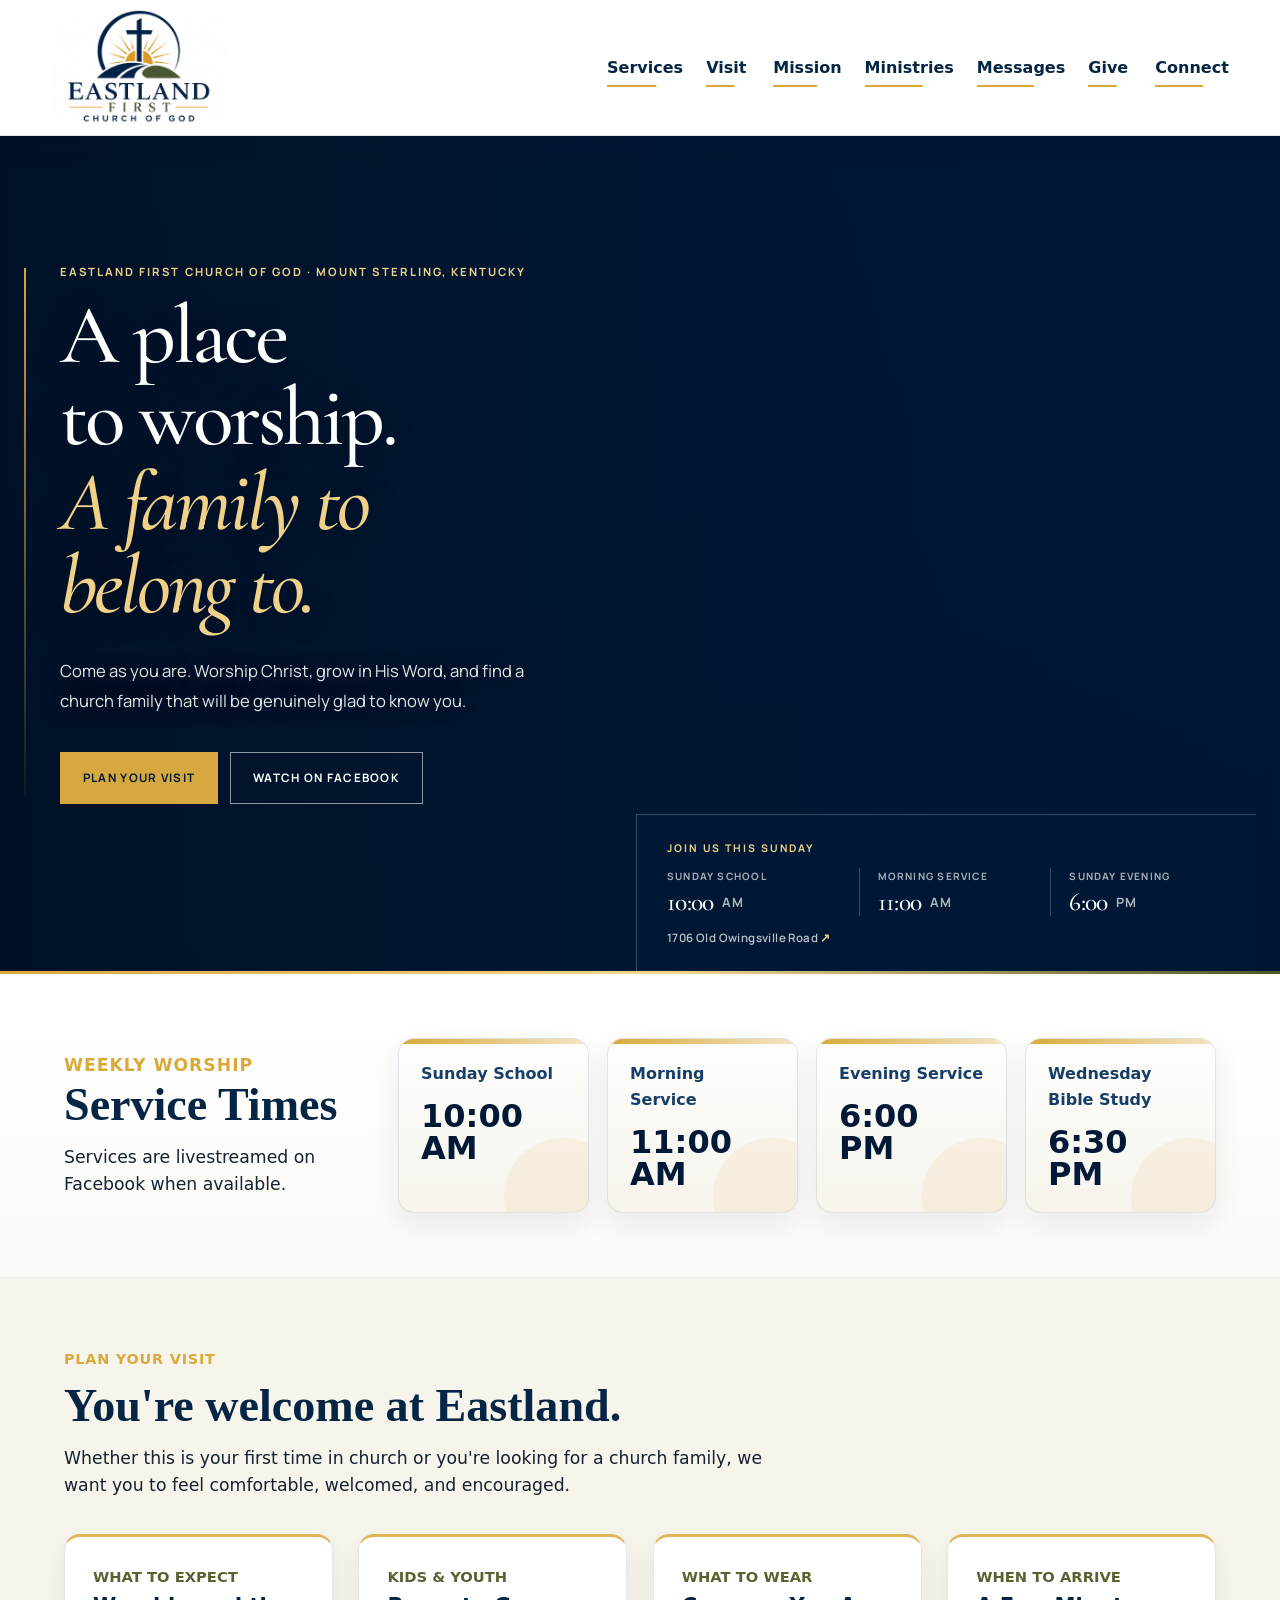
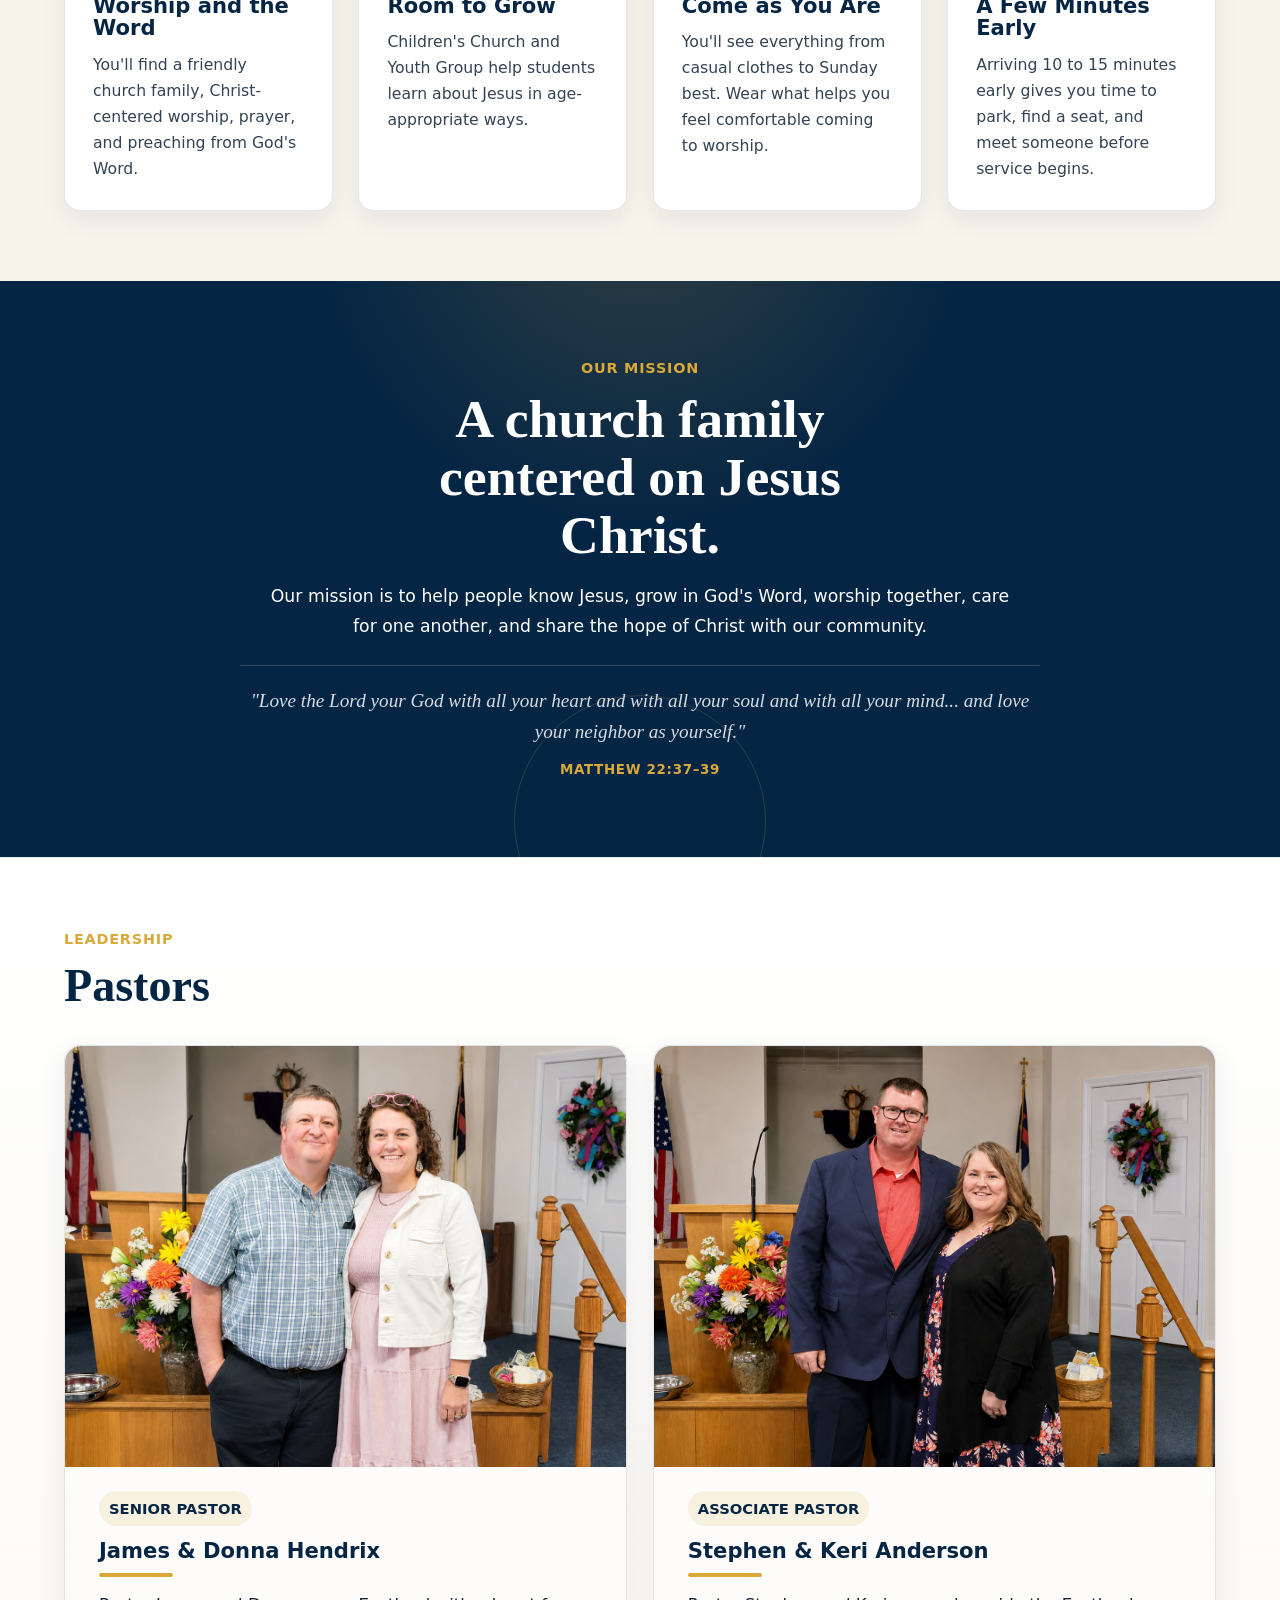
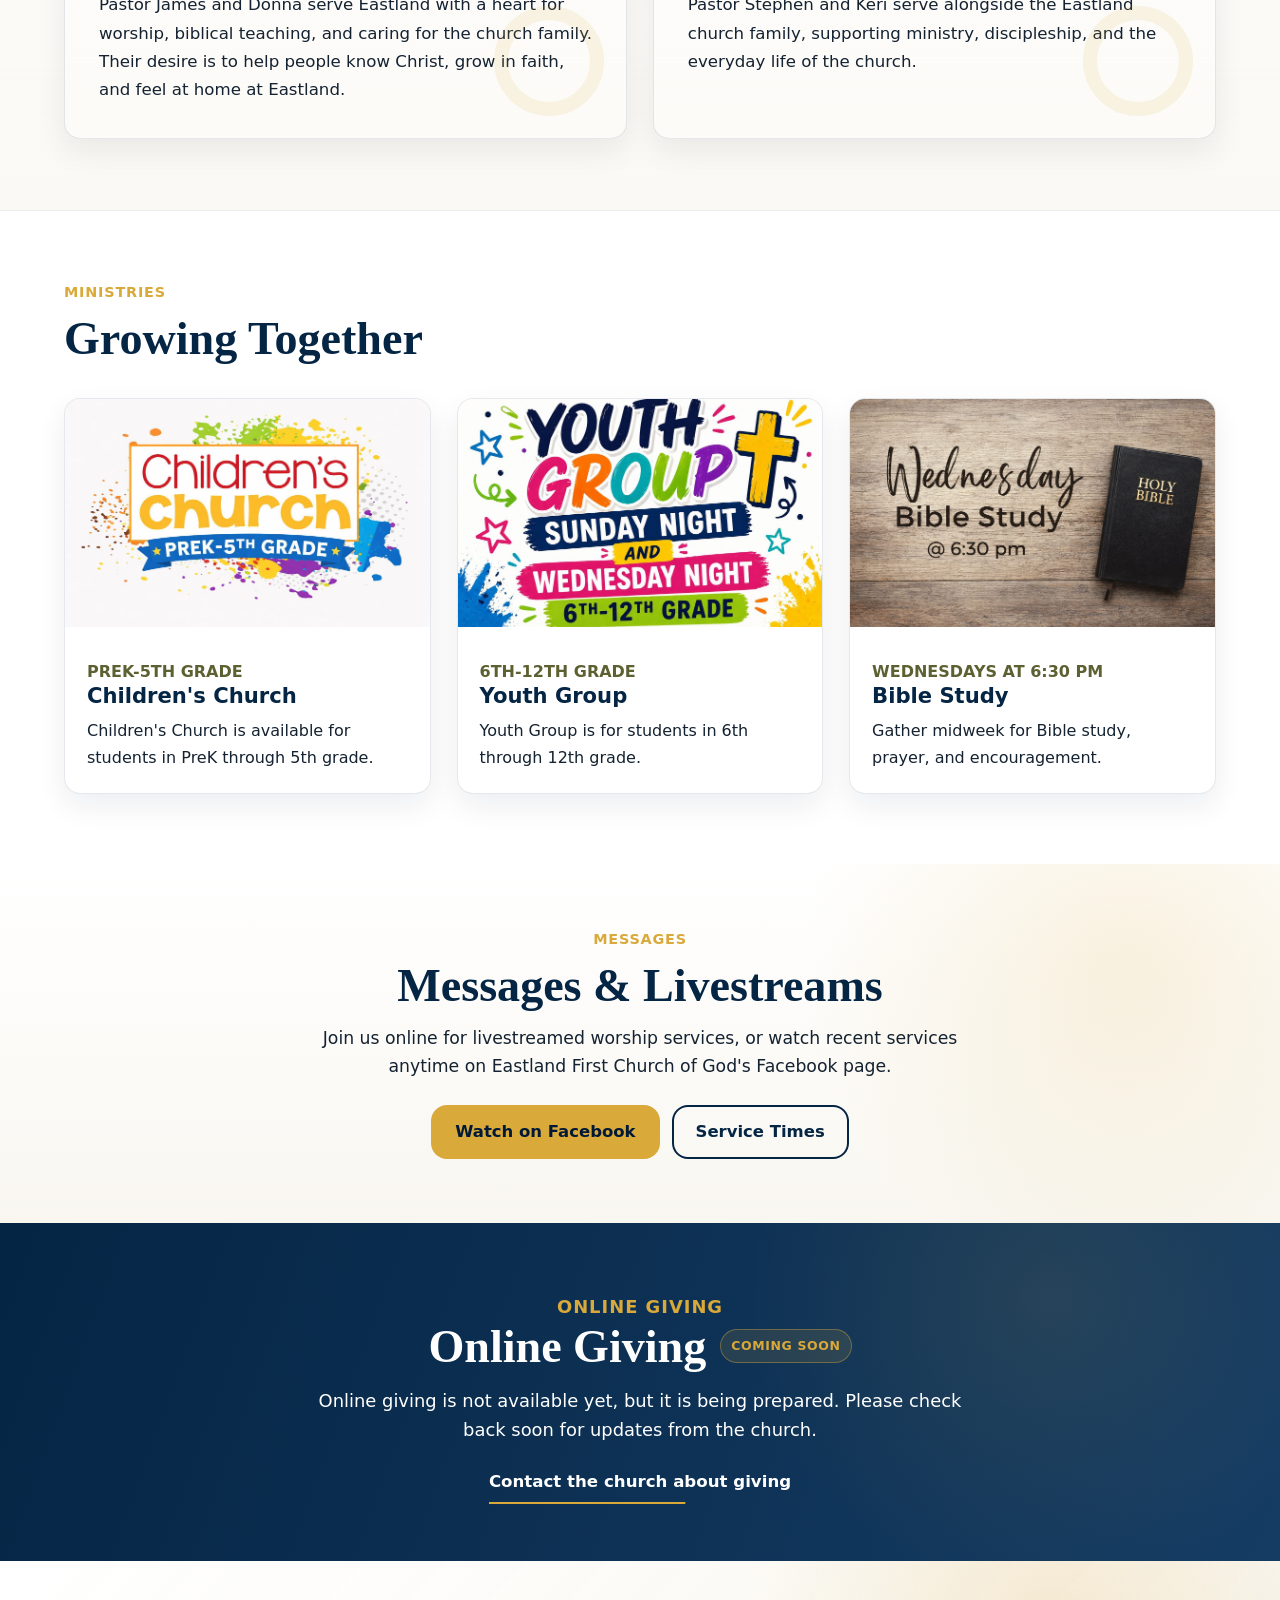
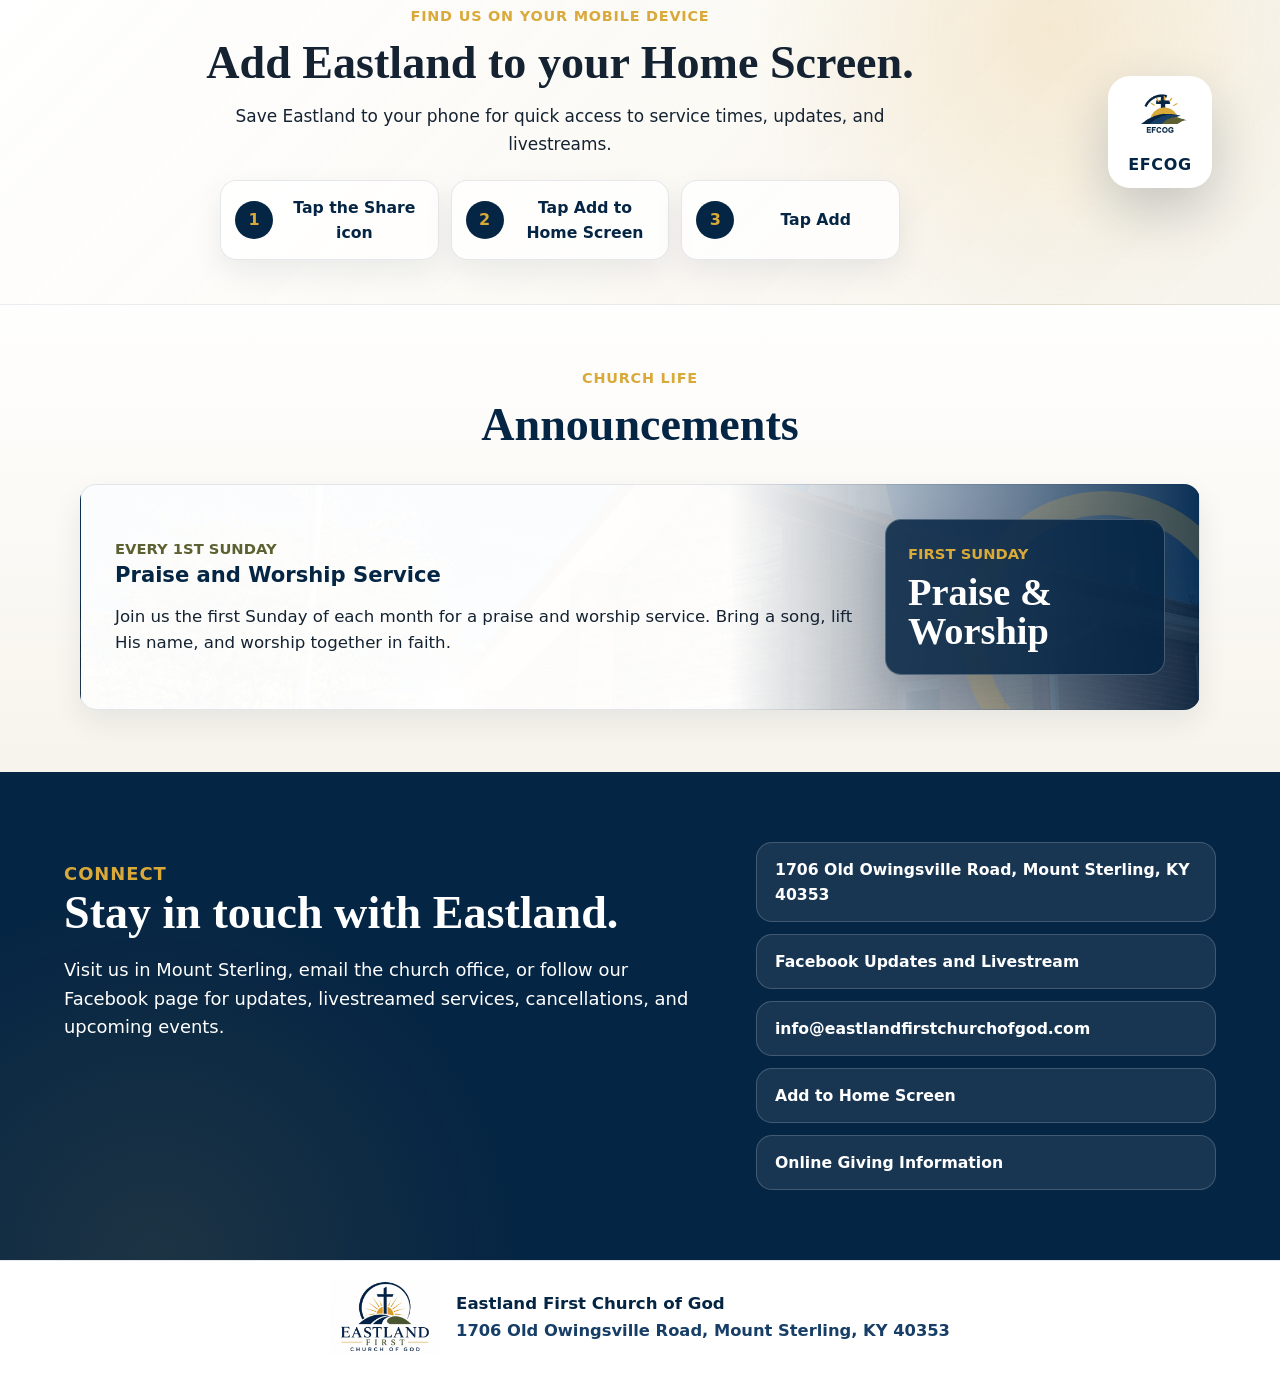
==== commit c0def1e7: "Upgrade live homepage hero to approved Premium V2" ====
--- a/index.html
+++ b/index.html
@@ -26,7 +26,20 @@
     <title>Eastland First Church of God</title>
     <link rel="preconnect" href="https://www.googletagmanager.com" />
     <link rel="dns-prefetch" href="https://www.googletagmanager.com" />
-    <link rel="preload" as="image" href="assets/images/eastland-church-hero.jpg" />
+    <link
+      rel="preload"
+      as="image"
+      href="assets/images/eastland-home-hero-v3.webp"
+      type="image/webp"
+      media="(min-width: 681px)"
+    />
+    <link
+      rel="preload"
+      as="image"
+      href="assets/images/eastland-home-hero-v3-mobile.webp"
+      type="image/webp"
+      media="(max-width: 680px)"
+    />
     <meta property="og:site_name" content="Eastland First Church of God" />
     <meta property="og:title" content="Eastland First Church of God" />
     <meta
@@ -48,6 +61,12 @@
     <link rel="icon" href="assets/icons/icon-192.png" sizes="192x192" type="image/png" />
     <link rel="apple-touch-icon" href="assets/icons/apple-touch-icon.png" />
     <link rel="manifest" href="site.webmanifest" />
+    <link rel="preconnect" href="https://fonts.googleapis.com" />
+    <link rel="preconnect" href="https://fonts.gstatic.com" crossorigin />
+    <link
+      href="https://fonts.googleapis.com/css2?family=Cormorant+Garamond:ital,wght@0,400;0,500;0,600;1,500&amp;family=Manrope:wght@400;500;600;700&amp;display=swap"
+      rel="stylesheet"
+    />
     <link rel="stylesheet" href="styles.css" />
     <script type="application/ld+json">
       {
@@ -105,44 +124,77 @@
     </header>
 
     <main id="top">
-      <section class="hero" aria-labelledby="page-title">
-        <div class="hero-copy">
-          <p class="eyebrow">Mount Sterling, Kentucky</p>
-          <h1 id="page-title">Eastland First Church of God</h1>
-          <p>
-            Join us as we worship together, grow in God's Word, and serve our
-            community from 1706 Old Owingsville Road.
-          </p>
-          <div class="hero-actions">
-            <a
-              class="button primary"
-              href="https://www.google.com/maps/search/?api=1&query=1706%20Old%20Owingsville%20Road%2C%20Mount%20Sterling%2C%20KY%2040353"
-            >
-              Get Directions
-            </a>
-            <a
-              class="button secondary"
-              href="https://www.facebook.com/EastlandFirstChurchOfGod"
-            >
-              Watch on Facebook
-            </a>
-          </div>
-        </div>
-
-        <picture class="hero-media">
+      <section class="hero hero-approved-v2" aria-labelledby="page-title">
+        <picture class="hero-backdrop">
           <source
-            srcset="assets/images/eastland-church-hero.jpg"
+            media="(max-width: 680px)"
+            srcset="assets/images/eastland-home-hero-v3-mobile.webp"
+            type="image/webp"
+          />
+          <source
+            srcset="assets/images/eastland-home-hero-v3.webp"
+            type="image/webp"
+          />
+          <source
+            media="(max-width: 680px)"
+            srcset="assets/images/eastland-home-hero-v3-mobile.jpg"
             type="image/jpeg"
           />
           <img
-            src="assets/images/eastland-church-hero.jpg"
-            alt="Eastland First Church of God exterior at night with steeple and American flag"
-            width="1536"
-            height="1024"
+            src="assets/images/eastland-home-hero-v3.jpg"
+            alt="Eastland First Church of God at blue hour with its white steeple and cross"
+            width="1920"
+            height="1080"
             fetchpriority="high"
             decoding="async"
           />
         </picture>
+
+        <div class="hero-inner">
+          <div class="hero-copy">
+            <p class="eyebrow eyebrow-on-dark">Eastland First Church of God · Mount Sterling, Kentucky</p>
+            <h1 id="page-title">
+              <span>A place to worship.</span>
+              <em>A family to belong to.</em>
+            </h1>
+            <p>
+              Come as you are. Worship Christ, grow in His Word, and find a church
+              family that will be genuinely glad to know you.
+            </p>
+            <div class="hero-actions">
+              <a class="button button-gold" href="#service-times">Plan Your Visit</a>
+              <a
+                class="button button-ghost"
+                href="https://www.facebook.com/EastlandFirstChurchOfGod"
+              >
+                Watch on Facebook
+              </a>
+            </div>
+          </div>
+
+          <div class="hero-service-note" aria-label="Sunday gathering times">
+            <span>Join us this Sunday</span>
+            <div class="hero-service-times">
+              <div>
+                <span class="hero-service-label">Sunday School</span>
+                <strong>10:00 <span class="hero-time-period">AM</span></strong>
+              </div>
+              <div>
+                <span class="hero-service-label">Morning Service</span>
+                <strong>11:00 <span class="hero-time-period">AM</span></strong>
+              </div>
+              <div>
+                <span class="hero-service-label">Sunday Evening</span>
+                <strong>6:00 <span class="hero-time-period">PM</span></strong>
+              </div>
+            </div>
+            <a
+              href="https://www.google.com/maps/search/?api=1&amp;query=1706%20Old%20Owingsville%20Road%2C%20Mount%20Sterling%2C%20KY%2040353"
+            >
+              1706 Old Owingsville Road <span aria-hidden="true">↗</span>
+            </a>
+          </div>
+        </div>
       </section>
 
       <section class="service-band" id="service-times" aria-labelledby="services-title">
--- a/styles.css
+++ b/styles.css
@@ -10,6 +10,365 @@
   --shadow: 0 24px 60px rgba(0, 25, 54, 0.13);
   --shadow-soft: 0 12px 30px rgba(0, 25, 54, 0.075);
   --radius: 16px;
+}
+
+/* RCS-01: approved Premium V2 homepage hero only. */
+.hero.hero-approved-v2 {
+  --hero-navy-deep: #001936;
+  --hero-gold: #d6a83f;
+  --hero-gold-soft: #f1d18a;
+  --hero-olive: #4f552b;
+  --hero-display: "Cormorant Garamond", Georgia, "Times New Roman", serif;
+  --hero-sans: "Manrope", "Segoe UI", Arial, Helvetica, sans-serif;
+  --hero-shell: 1240px;
+  position: relative;
+  isolation: isolate;
+  display: grid;
+  grid-template-columns: 1fr;
+  min-height: min(850px, calc(100svh - 88px));
+  align-items: center;
+  gap: 0;
+  overflow: hidden;
+  padding: 0;
+  background: var(--hero-navy-deep);
+  color: #ffffff;
+  font-family: var(--hero-sans);
+}
+
+.hero.hero-approved-v2::before {
+  position: absolute;
+  z-index: -1;
+  inset: 0;
+  background:
+    linear-gradient(90deg, rgba(0, 15, 34, 0.76) 0%, rgba(0, 20, 44, 0.43) 44%, rgba(0, 20, 44, 0.08) 74%, rgba(0, 20, 44, 0.02) 100%),
+    linear-gradient(180deg, rgba(0, 20, 44, 0.01), rgba(0, 20, 44, 0.24));
+  content: "";
+}
+
+.hero.hero-approved-v2::after {
+  position: absolute;
+  right: 0;
+  bottom: 0;
+  left: 0;
+  height: 3px;
+  background: linear-gradient(90deg, var(--hero-gold), #f3d78c 52%, var(--hero-olive));
+  content: "";
+}
+
+.hero-approved-v2 .hero-backdrop {
+  position: absolute;
+  z-index: -2;
+  inset: 0;
+}
+
+.hero-approved-v2 .hero-backdrop img {
+  width: 100%;
+  height: 100%;
+  filter: saturate(0.86) contrast(1.04);
+  object-fit: cover;
+  object-position: center;
+}
+
+.hero-approved-v2 .hero-inner {
+  position: relative;
+  display: grid;
+  width: min(var(--hero-shell), calc(100% - 48px));
+  min-height: inherit;
+  align-items: center;
+  margin-inline: auto;
+  padding-block: clamp(94px, 10vw, 146px) 170px;
+}
+
+.hero-approved-v2 .hero-copy {
+  position: relative;
+  max-width: 790px;
+  padding-left: clamp(22px, 2.8vw, 38px);
+}
+
+.hero-approved-v2 .hero-copy::before {
+  position: absolute;
+  top: 4px;
+  bottom: 8px;
+  left: 0;
+  width: 2px;
+  background: linear-gradient(180deg, var(--hero-gold), rgba(214, 168, 63, 0.06));
+  content: "";
+}
+
+.hero-approved-v2 .eyebrow-on-dark {
+  max-width: none;
+  margin: 0 0 14px;
+  color: var(--hero-gold-soft);
+  font-family: var(--hero-sans);
+  font-size: 0.71rem;
+  font-weight: 700;
+  letter-spacing: 0.18em;
+  line-height: 1.45;
+  text-transform: uppercase;
+}
+
+.hero.hero-approved-v2 h1 {
+  max-width: 11.8ch;
+  margin: 0;
+  color: inherit;
+  font-family: var(--hero-display);
+  font-size: clamp(3.6rem, 6.55vw, 6.75rem);
+  font-weight: 500;
+  letter-spacing: -0.035em;
+  line-height: 0.98;
+  text-shadow: 0 5px 32px rgba(0, 14, 31, 0.44);
+  text-wrap: balance;
+}
+
+.hero.hero-approved-v2 h1 span,
+.hero.hero-approved-v2 h1 em {
+  display: block;
+}
+
+.hero.hero-approved-v2 h1 em {
+  margin-top: 0.04em;
+  color: var(--hero-gold-soft);
+  font-weight: 500;
+}
+
+.hero-approved-v2 .hero-copy > p:not(.eyebrow) {
+  max-width: 50ch;
+  margin: 29px 0 0;
+  color: rgba(255, 255, 255, 0.9);
+  font-family: var(--hero-sans);
+  font-size: clamp(1.04rem, 1.25vw, 1.17rem);
+  line-height: 1.82;
+  text-shadow: 0 2px 18px rgba(0, 14, 31, 0.55);
+}
+
+.hero-approved-v2 .hero-actions {
+  display: flex;
+  flex-wrap: wrap;
+  gap: 12px;
+  margin-top: 36px;
+}
+
+.hero-approved-v2 .button {
+  display: inline-flex;
+  min-height: 52px;
+  align-items: center;
+  justify-content: center;
+  padding: 13px 22px;
+  border: 1px solid transparent;
+  border-radius: 0;
+  font-family: var(--hero-sans);
+  font-size: 0.73rem;
+  font-weight: 700;
+  letter-spacing: 0.11em;
+  line-height: 1.25;
+  text-align: center;
+  text-decoration: none;
+  text-transform: uppercase;
+}
+
+.hero-approved-v2 .button-gold {
+  background: var(--hero-gold);
+  color: var(--hero-navy-deep);
+}
+
+.hero-approved-v2 .button-gold:hover,
+.hero-approved-v2 .button-gold:focus-visible {
+  background: #e4bd61;
+  box-shadow: 0 14px 34px rgba(0, 15, 34, 0.24);
+}
+
+.hero-approved-v2 .button-ghost {
+  border-color: rgba(255, 255, 255, 0.55);
+  color: #ffffff;
+}
+
+.hero-approved-v2 .button-ghost:hover,
+.hero-approved-v2 .button-ghost:focus-visible {
+  border-color: #ffffff;
+  background: rgba(255, 255, 255, 0.1);
+}
+
+.hero-approved-v2 .hero-service-note {
+  position: absolute;
+  right: 0;
+  bottom: 0;
+  display: grid;
+  width: min(620px, 52vw);
+  padding: 25px 30px 27px;
+  border-top: 1px solid rgba(255, 255, 255, 0.22);
+  border-left: 1px solid rgba(255, 255, 255, 0.22);
+  background: rgba(0, 25, 54, 0.9);
+  backdrop-filter: blur(16px);
+}
+
+.hero-approved-v2 .hero-service-note > span {
+  color: var(--hero-gold-soft);
+  font-size: 0.66rem;
+  font-weight: 700;
+  letter-spacing: 0.18em;
+  text-transform: uppercase;
+}
+
+.hero-approved-v2 .hero-service-times {
+  display: grid;
+  grid-template-columns: repeat(3, minmax(0, 1fr));
+  gap: 16px;
+  margin-top: 11px;
+}
+
+.hero-approved-v2 .hero-service-times > div + div {
+  padding-left: 18px;
+  border-left: 1px solid rgba(255, 255, 255, 0.2);
+}
+
+.hero-approved-v2 .hero-service-label {
+  display: block;
+  color: rgba(255, 255, 255, 0.65);
+  font-size: 0.63rem;
+  font-weight: 700;
+  letter-spacing: 0.12em;
+  text-transform: uppercase;
+}
+
+.hero-approved-v2 .hero-service-times strong {
+  display: block;
+  margin-top: 4px;
+  font-family: var(--hero-display);
+  font-size: clamp(1.45rem, 2vw, 1.9rem);
+  font-weight: 500;
+  letter-spacing: -0.025em;
+  line-height: 1.1;
+}
+
+.hero-approved-v2 .hero-service-times .hero-time-period {
+  display: inline;
+  margin-left: 3px;
+  color: rgba(255, 255, 255, 0.68);
+  font-family: var(--hero-sans);
+  font-size: 0.5em;
+  font-weight: 700;
+  letter-spacing: 0.1em;
+  vertical-align: 0.22em;
+}
+
+.hero-approved-v2 .hero-service-note a {
+  margin-top: 13px;
+  color: rgba(255, 255, 255, 0.74);
+  font-size: 0.72rem;
+  font-weight: 600;
+  letter-spacing: 0.035em;
+  text-decoration: none;
+}
+
+.hero-approved-v2 .hero-service-note a span {
+  color: var(--hero-gold-soft);
+}
+
+@media (max-width: 960px) {
+  .hero.hero-approved-v2 {
+    min-height: 780px;
+  }
+
+  .hero-approved-v2 .hero-backdrop img {
+    object-position: 62% center;
+  }
+}
+
+@media (max-width: 680px) {
+  .hero.hero-approved-v2 {
+    min-height: 820px;
+    align-items: end;
+  }
+
+  .hero.hero-approved-v2::before {
+    background:
+      linear-gradient(180deg, rgba(0, 20, 44, 0.03) 8%, rgba(0, 20, 44, 0.57) 45%, rgba(0, 20, 44, 0.98) 78%, rgba(0, 20, 44, 1) 100%);
+  }
+
+  .hero-approved-v2 .hero-backdrop img {
+    object-position: 70% top;
+  }
+
+  .hero-approved-v2 .hero-inner {
+    display: block;
+    width: min(100% - 40px, var(--hero-shell));
+    padding: 210px 0 0;
+  }
+
+  .hero-approved-v2 .hero-copy {
+    padding-left: 18px;
+  }
+
+  .hero-approved-v2 .eyebrow-on-dark {
+    max-width: 34ch;
+    font-size: 0.7rem;
+  }
+
+  .hero.hero-approved-v2 h1 {
+    max-width: 10.5ch;
+    font-size: clamp(3rem, 14vw, 4.35rem);
+  }
+
+  .hero-approved-v2 .hero-copy > p:not(.eyebrow) {
+    margin-top: 17px;
+    font-size: 1.02rem;
+    line-height: 1.58;
+  }
+
+  .hero-approved-v2 .hero-actions {
+    display: grid;
+    margin-top: 25px;
+  }
+
+  .hero-approved-v2 .hero-service-note {
+    position: relative;
+    right: auto;
+    bottom: auto;
+    width: calc(100% + 40px);
+    margin: 40px -20px 0;
+    padding: 23px 20px 26px;
+    border-right: 1px solid rgba(255, 255, 255, 0.22);
+  }
+
+  .hero-approved-v2 .hero-service-times {
+    grid-template-columns: repeat(2, minmax(0, 1fr));
+    gap: 14px;
+  }
+
+  .hero-approved-v2 .hero-service-times > div:nth-child(3) {
+    grid-column: 1 / -1;
+    padding-top: 14px;
+    padding-left: 0;
+    border-top: 1px solid rgba(255, 255, 255, 0.2);
+    border-left: 0;
+  }
+
+  .hero-approved-v2 .button {
+    width: 100%;
+  }
+}
+
+@media (max-width: 960px) and (max-height: 560px) and (orientation: landscape) {
+  .hero.hero-approved-v2 {
+    min-height: calc(100svh - 88px);
+  }
+
+  .hero-approved-v2 .hero-inner {
+    padding-block: 28px;
+  }
+
+  .hero.hero-approved-v2 h1 {
+    max-width: 20ch;
+    font-size: clamp(2.3rem, 5.5vw, 2.9rem);
+  }
+
+  .hero-approved-v2 .hero-copy > p:not(.eyebrow) {
+    display: none;
+  }
+
+  .hero-approved-v2 .hero-actions {
+    margin-top: 18px;
+  }
 }
 
 * {
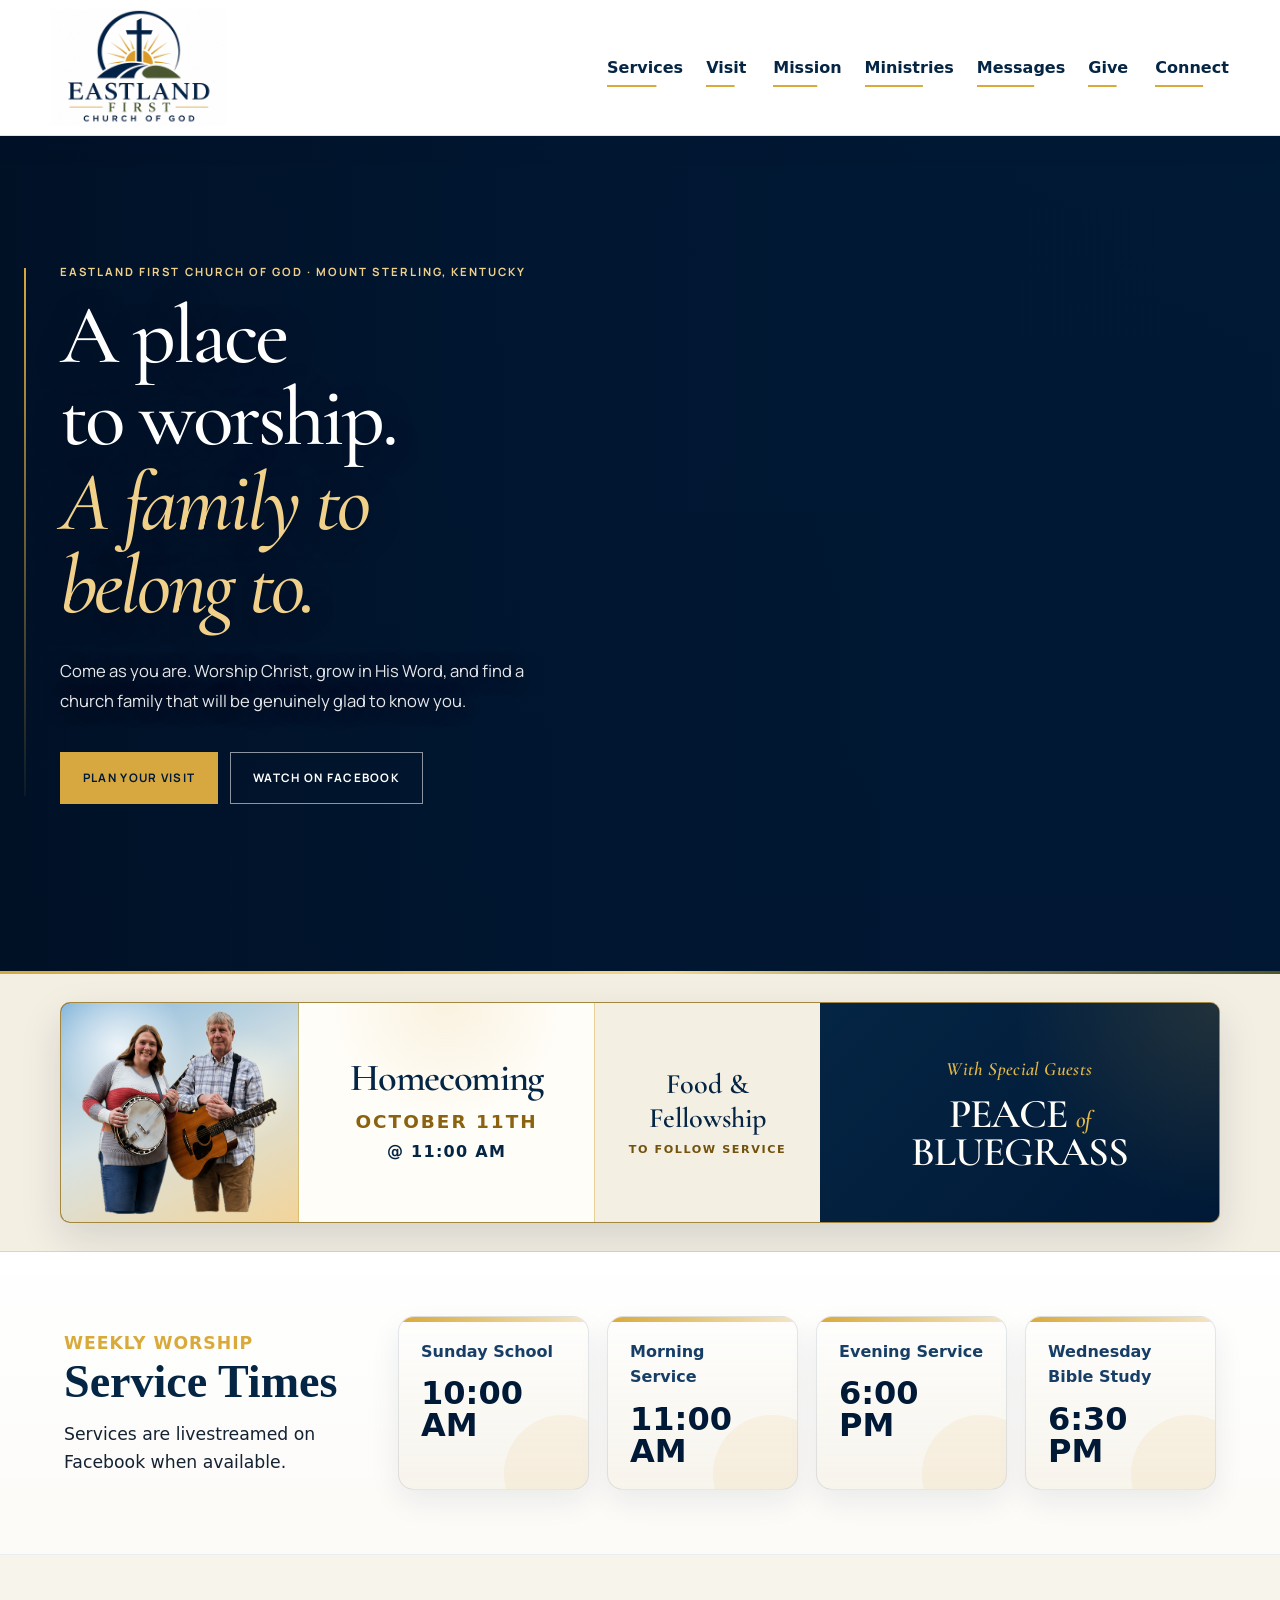
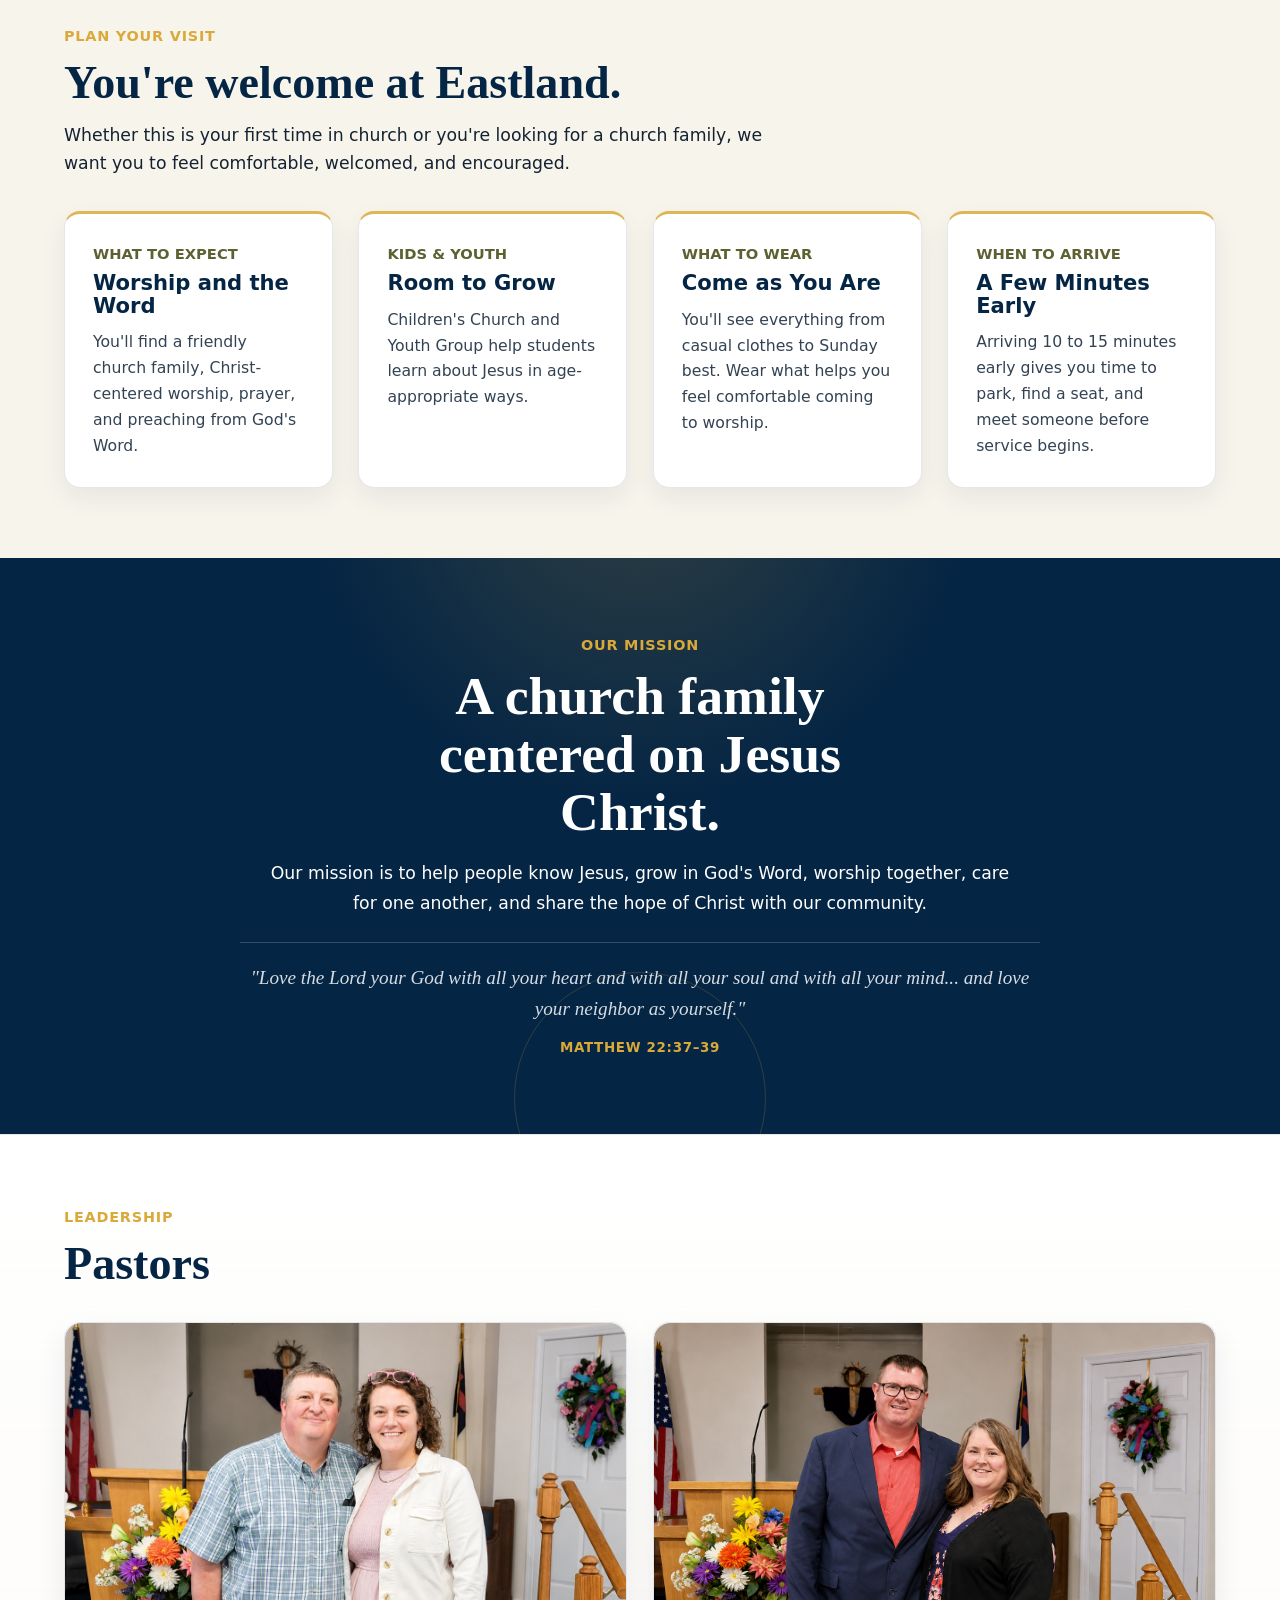
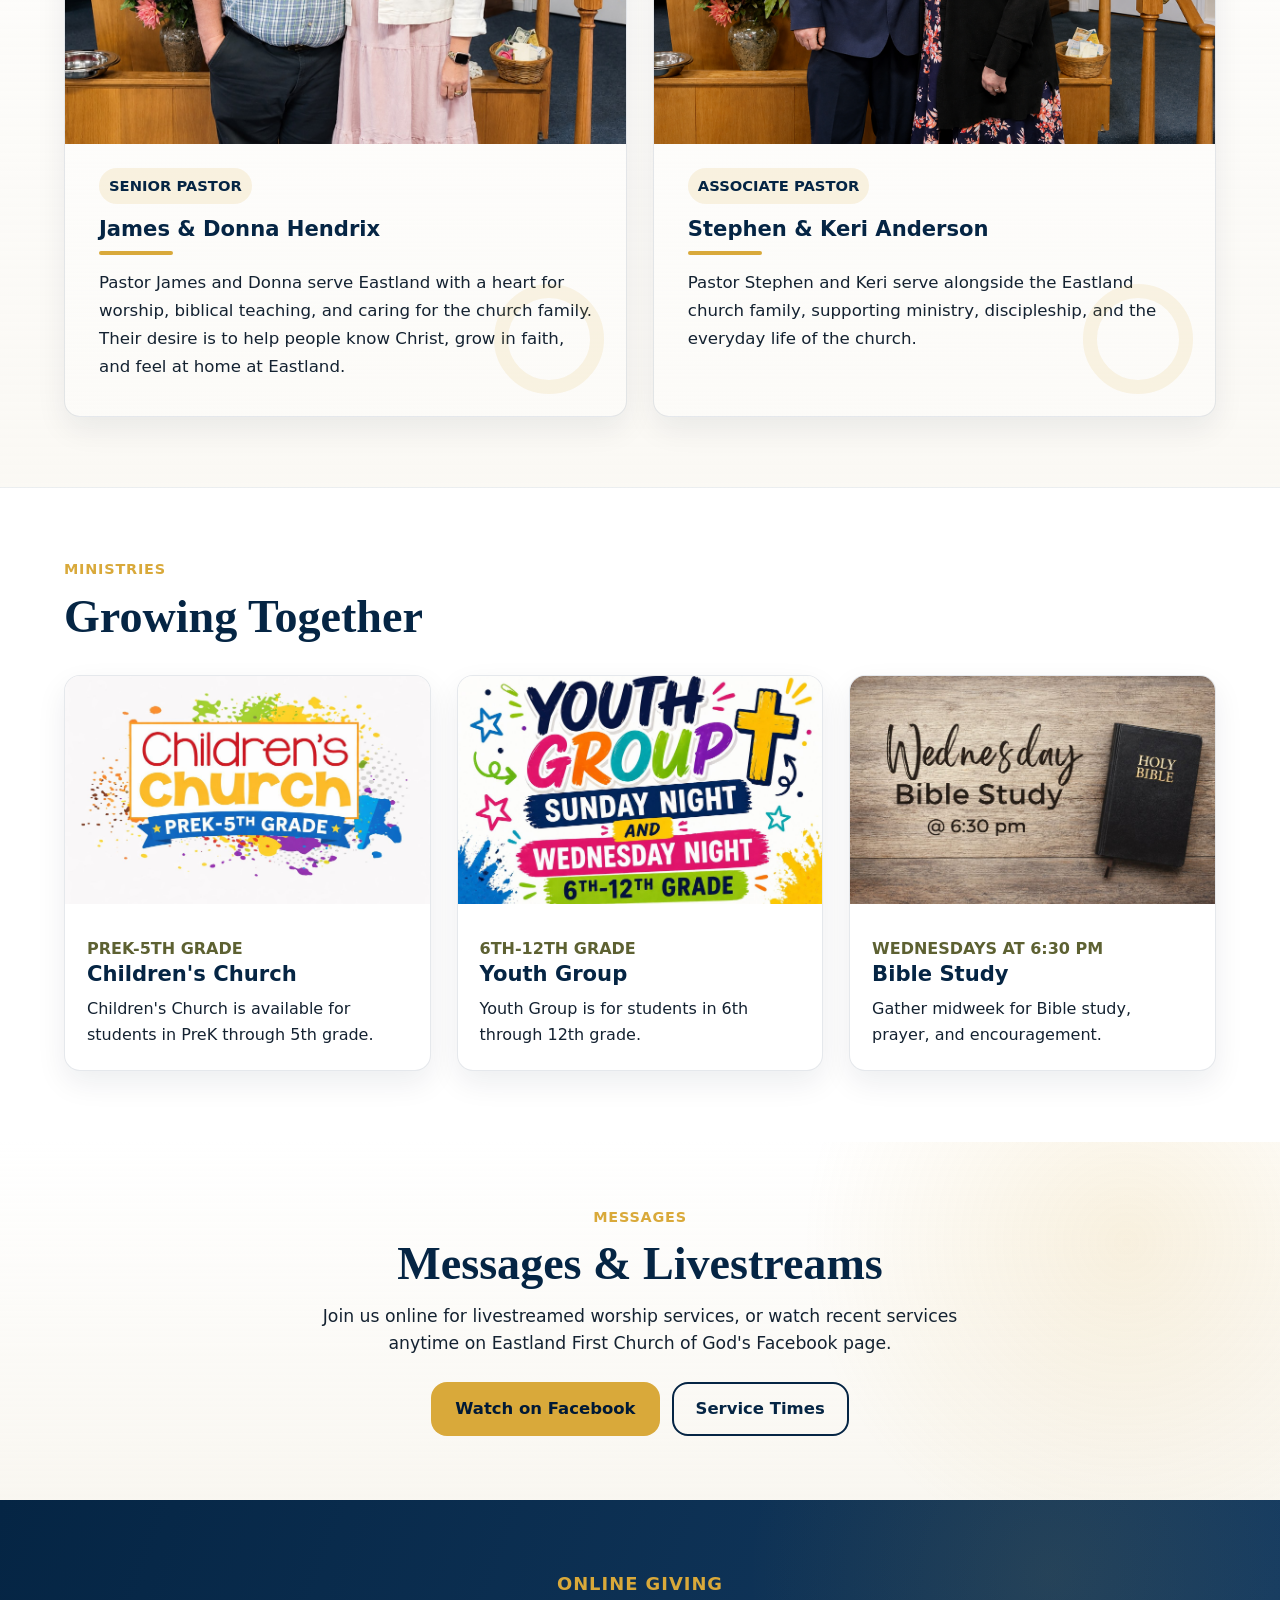
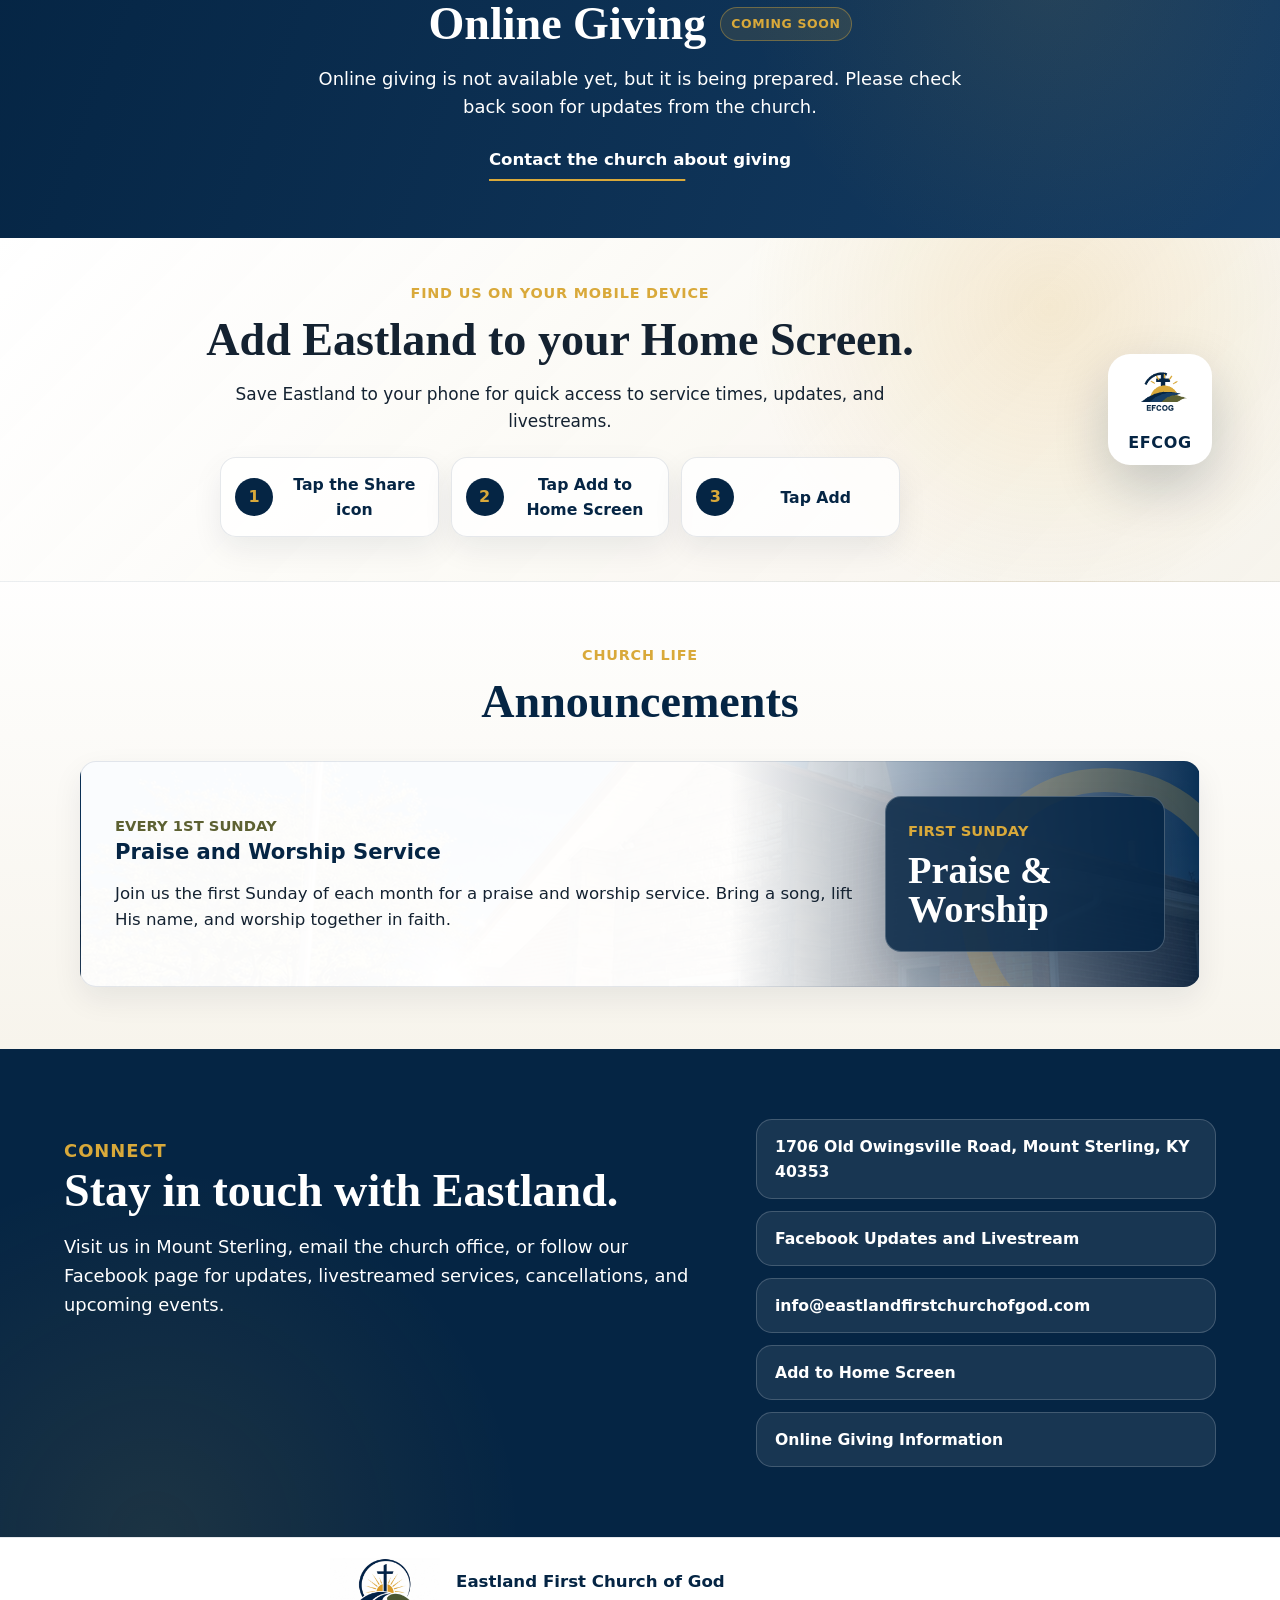
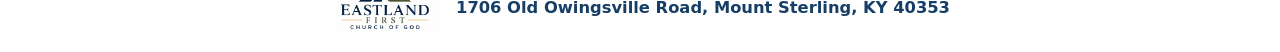
==== commit 2771e43c: "Add final Homecoming announcement banner" ====
--- a/index.html
+++ b/index.html
@@ -172,27 +172,36 @@
             </div>
           </div>
 
-          <div class="hero-service-note" aria-label="Sunday gathering times">
-            <span>Join us this Sunday</span>
-            <div class="hero-service-times">
-              <div>
-                <span class="hero-service-label">Sunday School</span>
-                <strong>10:00 <span class="hero-time-period">AM</span></strong>
-              </div>
-              <div>
-                <span class="hero-service-label">Morning Service</span>
-                <strong>11:00 <span class="hero-time-period">AM</span></strong>
-              </div>
-              <div>
-                <span class="hero-service-label">Sunday Evening</span>
-                <strong>6:00 <span class="hero-time-period">PM</span></strong>
-              </div>
-            </div>
-            <a
-              href="https://www.google.com/maps/search/?api=1&amp;query=1706%20Old%20Owingsville%20Road%2C%20Mount%20Sterling%2C%20KY%2040353"
-            >
-              1706 Old Owingsville Road <span aria-hidden="true">↗</span>
-            </a>
+        </div>
+      </section>
+
+      <section class="homecoming-banner" aria-labelledby="homecoming-title">
+        <div class="homecoming-banner-inner">
+          <figure class="homecoming-banner-musicians">
+            <img
+              src="assets/images/eastland-homecoming-peace-of-bluegrass.png"
+              alt="Peace of Bluegrass musicians holding a banjo and guitar"
+              width="507"
+              height="526"
+              loading="lazy"
+              decoding="async"
+            />
+          </figure>
+
+          <div class="homecoming-banner-event">
+            <h2 id="homecoming-title">Homecoming</h2>
+            <p class="homecoming-banner-date">October 11th</p>
+            <p class="homecoming-banner-time">@ 11:00 AM</p>
+          </div>
+
+          <div class="homecoming-banner-fellowship">
+            <strong>Food &amp; Fellowship</strong>
+            <span>To Follow Service</span>
+          </div>
+
+          <div class="homecoming-banner-guests">
+            <p>With Special Guests</p>
+            <strong>Peace <span>of</span> Bluegrass</strong>
           </div>
         </div>
       </section>
--- a/styles.css
+++ b/styles.css
@@ -2213,3 +2213,232 @@
     display: none;
   }
 }
+/* Compact Homecoming banner — isolated from the approved hero and existing sections. */
+.homecoming-banner {
+  padding: 28px 24px;
+  border-bottom: 1px solid rgba(5, 37, 68, 0.12);
+  background: #f4efe3;
+}
+
+.homecoming-banner-inner {
+  display: grid;
+  width: min(1160px, 100%);
+  min-height: 214px;
+  grid-template-columns: 238px minmax(270px, 0.85fr) minmax(220px, 0.65fr) minmax(340px, 1.15fr);
+  margin-inline: auto;
+  overflow: hidden;
+  border: 1px solid rgba(217, 169, 58, 0.74);
+  border-radius: 10px;
+  background: #052544;
+  box-shadow: 0 16px 40px rgba(0, 25, 54, 0.13);
+}
+
+.homecoming-banner-musicians {
+  display: grid;
+  min-width: 0;
+  margin: 0;
+  padding: 8px;
+  place-items: end center;
+  overflow: hidden;
+  border-right: 1px solid rgba(217, 169, 58, 0.62);
+  background:
+    radial-gradient(circle at 24% 20%, rgba(255, 255, 255, 0.78), transparent 27%),
+    radial-gradient(circle at 76% 38%, rgba(255, 250, 230, 0.62), transparent 25%),
+    linear-gradient(155deg, #88b8dc 0%, #d8e2e3 48%, #f2d49a 100%);
+}
+
+.homecoming-banner-musicians img {
+  width: min(195px, 100%);
+  height: auto;
+}
+
+.homecoming-banner-event {
+  display: grid;
+  align-content: center;
+  justify-items: center;
+  padding: 20px 28px;
+  color: #052544;
+  text-align: center;
+  background:
+    radial-gradient(circle at 50% 0, rgba(217, 169, 58, 0.13), transparent 44%),
+    #fffdf8;
+}
+
+.homecoming-banner-event h2 {
+  margin: 0;
+  color: #052544;
+  font-family: "Cormorant Garamond", Georgia, "Times New Roman", serif;
+  font-size: clamp(2.25rem, 3vw, 2.9rem);
+  font-weight: 600;
+  letter-spacing: -0.035em;
+  line-height: 0.9;
+  white-space: nowrap;
+}
+
+.homecoming-banner-date,
+.homecoming-banner-time {
+  margin: 0;
+  font-weight: 700;
+  text-transform: uppercase;
+}
+
+.homecoming-banner-date {
+  margin-top: 12px;
+  color: #8a6210;
+  font-size: 1.15rem;
+  letter-spacing: 0.11em;
+}
+
+.homecoming-banner-time {
+  margin-top: 2px;
+  color: #052544;
+  font-size: 1rem;
+  letter-spacing: 0.08em;
+}
+
+.homecoming-banner-fellowship {
+  display: grid;
+  align-content: center;
+  justify-items: center;
+  padding: 22px 24px;
+  border-left: 1px solid rgba(217, 169, 58, 0.45);
+  color: #052544;
+  line-height: 1.2;
+  text-align: center;
+  background: #f4efe3;
+}
+
+.homecoming-banner-fellowship strong {
+  color: #052544;
+  font-family: "Cormorant Garamond", Georgia, "Times New Roman", serif;
+  font-size: clamp(1.45rem, 2.2vw, 1.85rem);
+  font-weight: 600;
+}
+
+.homecoming-banner-fellowship span {
+  margin-top: 7px;
+  color: #72520d;
+  font-size: 0.7rem;
+  font-weight: 700;
+  letter-spacing: 0.14em;
+  text-transform: uppercase;
+}
+
+.homecoming-banner-guests {
+  display: grid;
+  align-content: center;
+  justify-items: center;
+  padding: 24px 32px;
+  color: #fffdf8;
+  text-align: center;
+  background:
+    radial-gradient(circle at 100% 0, rgba(217, 169, 58, 0.15), transparent 45%),
+    linear-gradient(135deg, #052544, #001936);
+}
+
+.homecoming-banner-guests p {
+  margin: 0 0 12px;
+  color: #e4b746;
+  font-family: "Cormorant Garamond", Georgia, "Times New Roman", serif;
+  font-size: 1.18rem;
+  font-style: italic;
+  font-weight: 600;
+  letter-spacing: 0.02em;
+}
+
+.homecoming-banner-guests strong {
+  color: #fffdf8;
+  font-family: "Cormorant Garamond", Georgia, "Times New Roman", serif;
+  font-size: clamp(2rem, 3.2vw, 2.8rem);
+  font-weight: 600;
+  letter-spacing: -0.025em;
+  line-height: 0.92;
+  text-transform: uppercase;
+}
+
+.homecoming-banner-guests strong span {
+  color: #e4b746;
+  font-size: 0.58em;
+  font-style: italic;
+  text-transform: lowercase;
+}
+
+@media (max-width: 760px) {
+  .homecoming-banner {
+    padding: 18px;
+  }
+
+  .homecoming-banner-inner {
+    min-height: 0;
+    grid-template-areas:
+      "musicians event"
+      "fellowship guests";
+    grid-template-columns: minmax(132px, 0.8fr) minmax(0, 1.2fr);
+  }
+
+  .homecoming-banner-musicians {
+    grid-area: musicians;
+    padding: 6px;
+    border-right: 1px solid rgba(217, 169, 58, 0.62);
+    border-bottom: 1px solid rgba(217, 169, 58, 0.62);
+  }
+
+  .homecoming-banner-musicians img {
+    width: min(128px, 100%);
+  }
+
+  .homecoming-banner-event {
+    grid-area: event;
+    min-width: 0;
+    padding: 18px 12px;
+  }
+
+  .homecoming-banner-event h2 {
+    font-size: clamp(1.8rem, 8.5vw, 2.15rem);
+    white-space: nowrap;
+  }
+
+  .homecoming-banner-date {
+    margin-top: 10px;
+    font-size: 0.88rem;
+    letter-spacing: 0.07em;
+  }
+
+  .homecoming-banner-time {
+    font-size: 0.82rem;
+  }
+
+  .homecoming-banner-fellowship {
+    grid-area: fellowship;
+    min-width: 0;
+    padding: 18px 10px;
+    border-top: 1px solid rgba(217, 169, 58, 0.55);
+    border-left: 0;
+    border-right: 1px solid rgba(217, 169, 58, 0.55);
+  }
+
+  .homecoming-banner-fellowship strong {
+    font-size: 1.05rem;
+  }
+
+  .homecoming-banner-fellowship span {
+    margin-top: 5px;
+    font-size: 0.56rem;
+    letter-spacing: 0.08em;
+  }
+
+  .homecoming-banner-guests {
+    grid-area: guests;
+    padding: 17px 14px 19px;
+    border-top: 1px solid rgba(217, 169, 58, 0.55);
+  }
+
+  .homecoming-banner-guests p {
+    margin-bottom: 7px;
+    font-size: 1rem;
+  }
+
+  .homecoming-banner-guests strong {
+    font-size: clamp(1.55rem, 7.8vw, 1.95rem);
+  }
+}
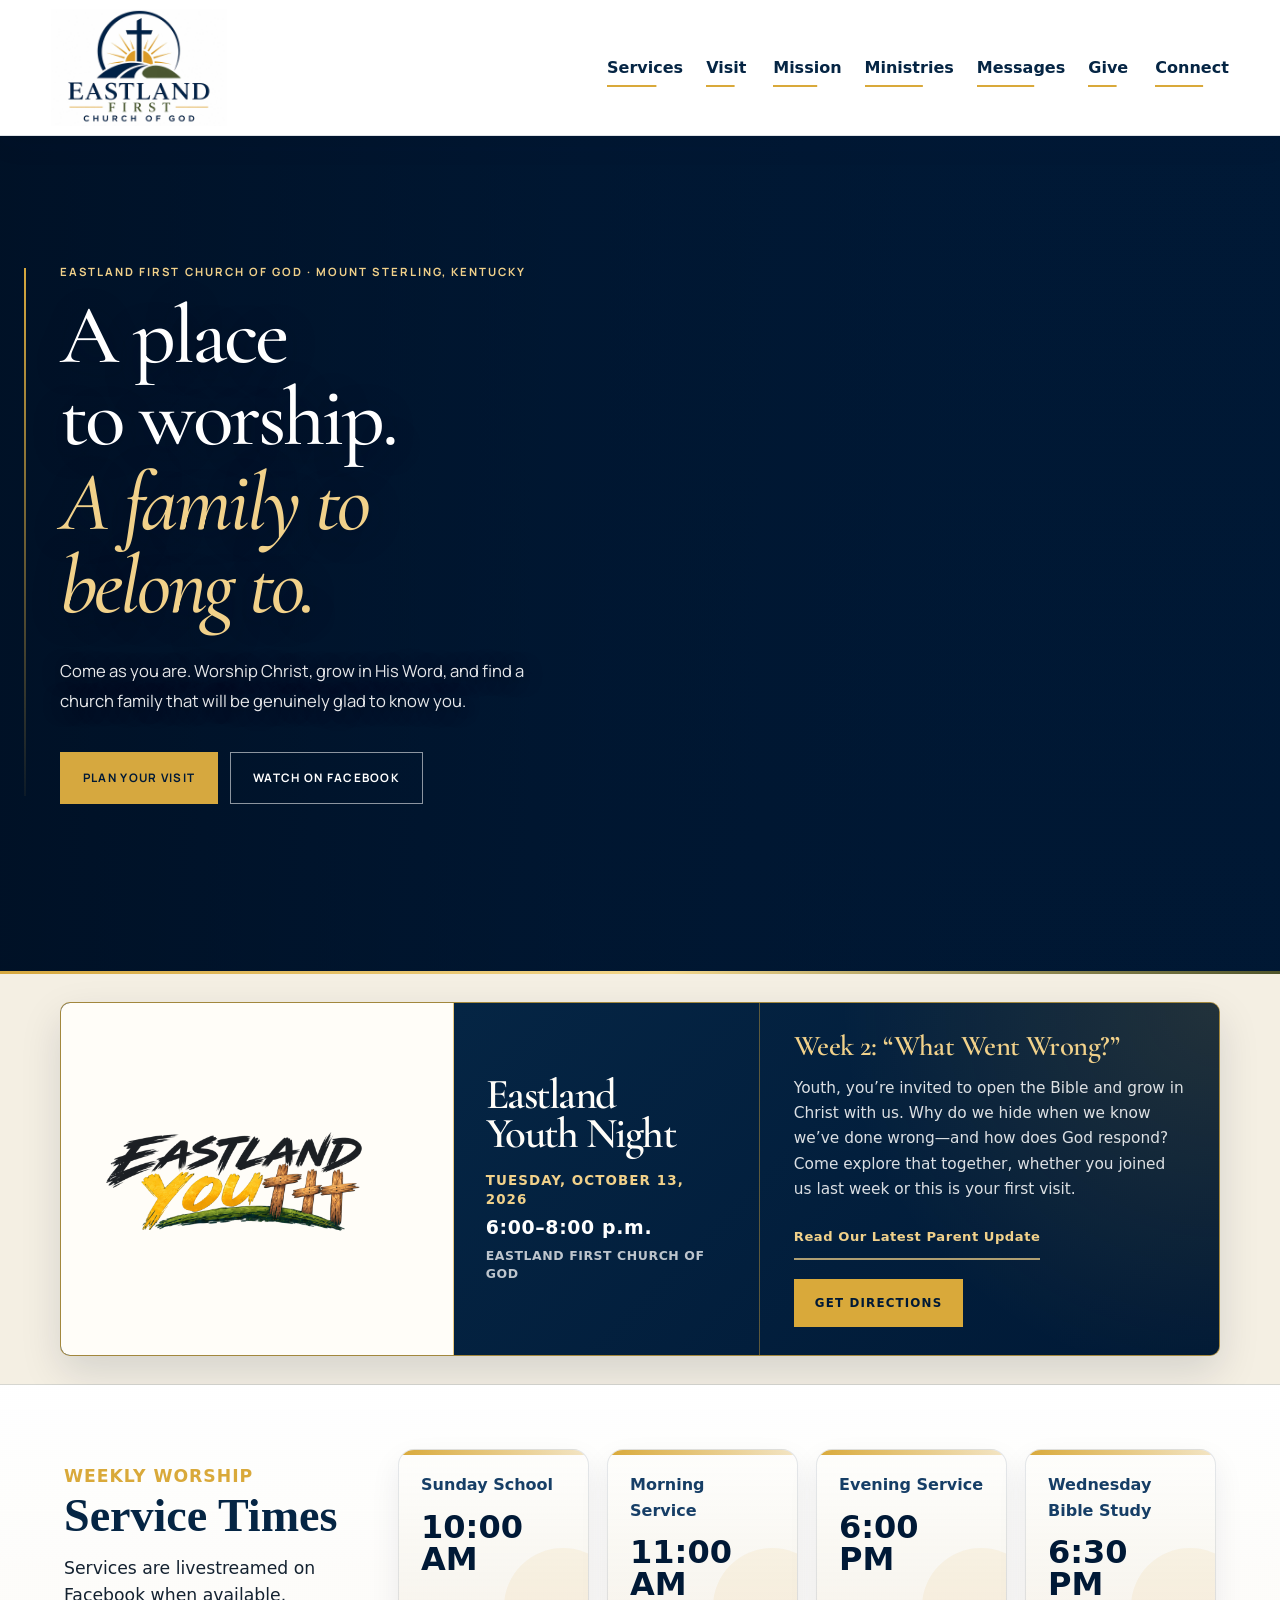
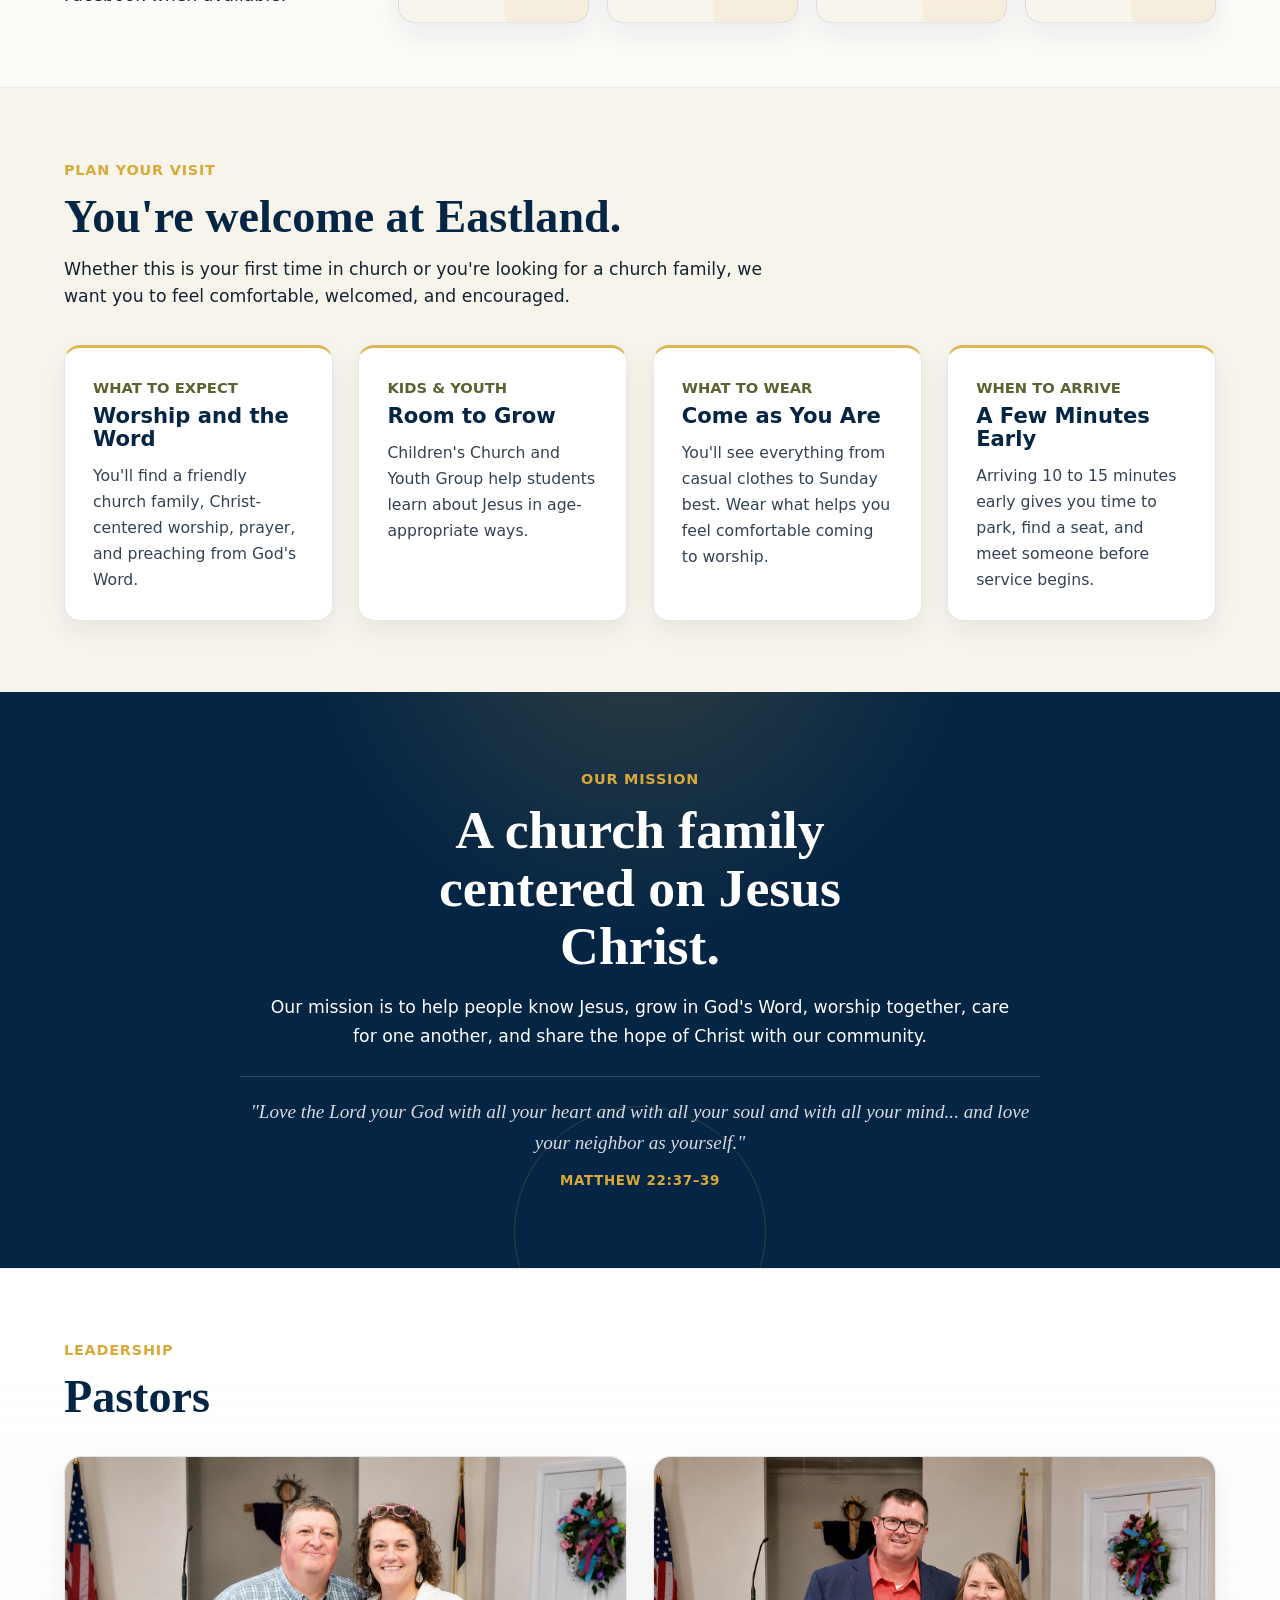
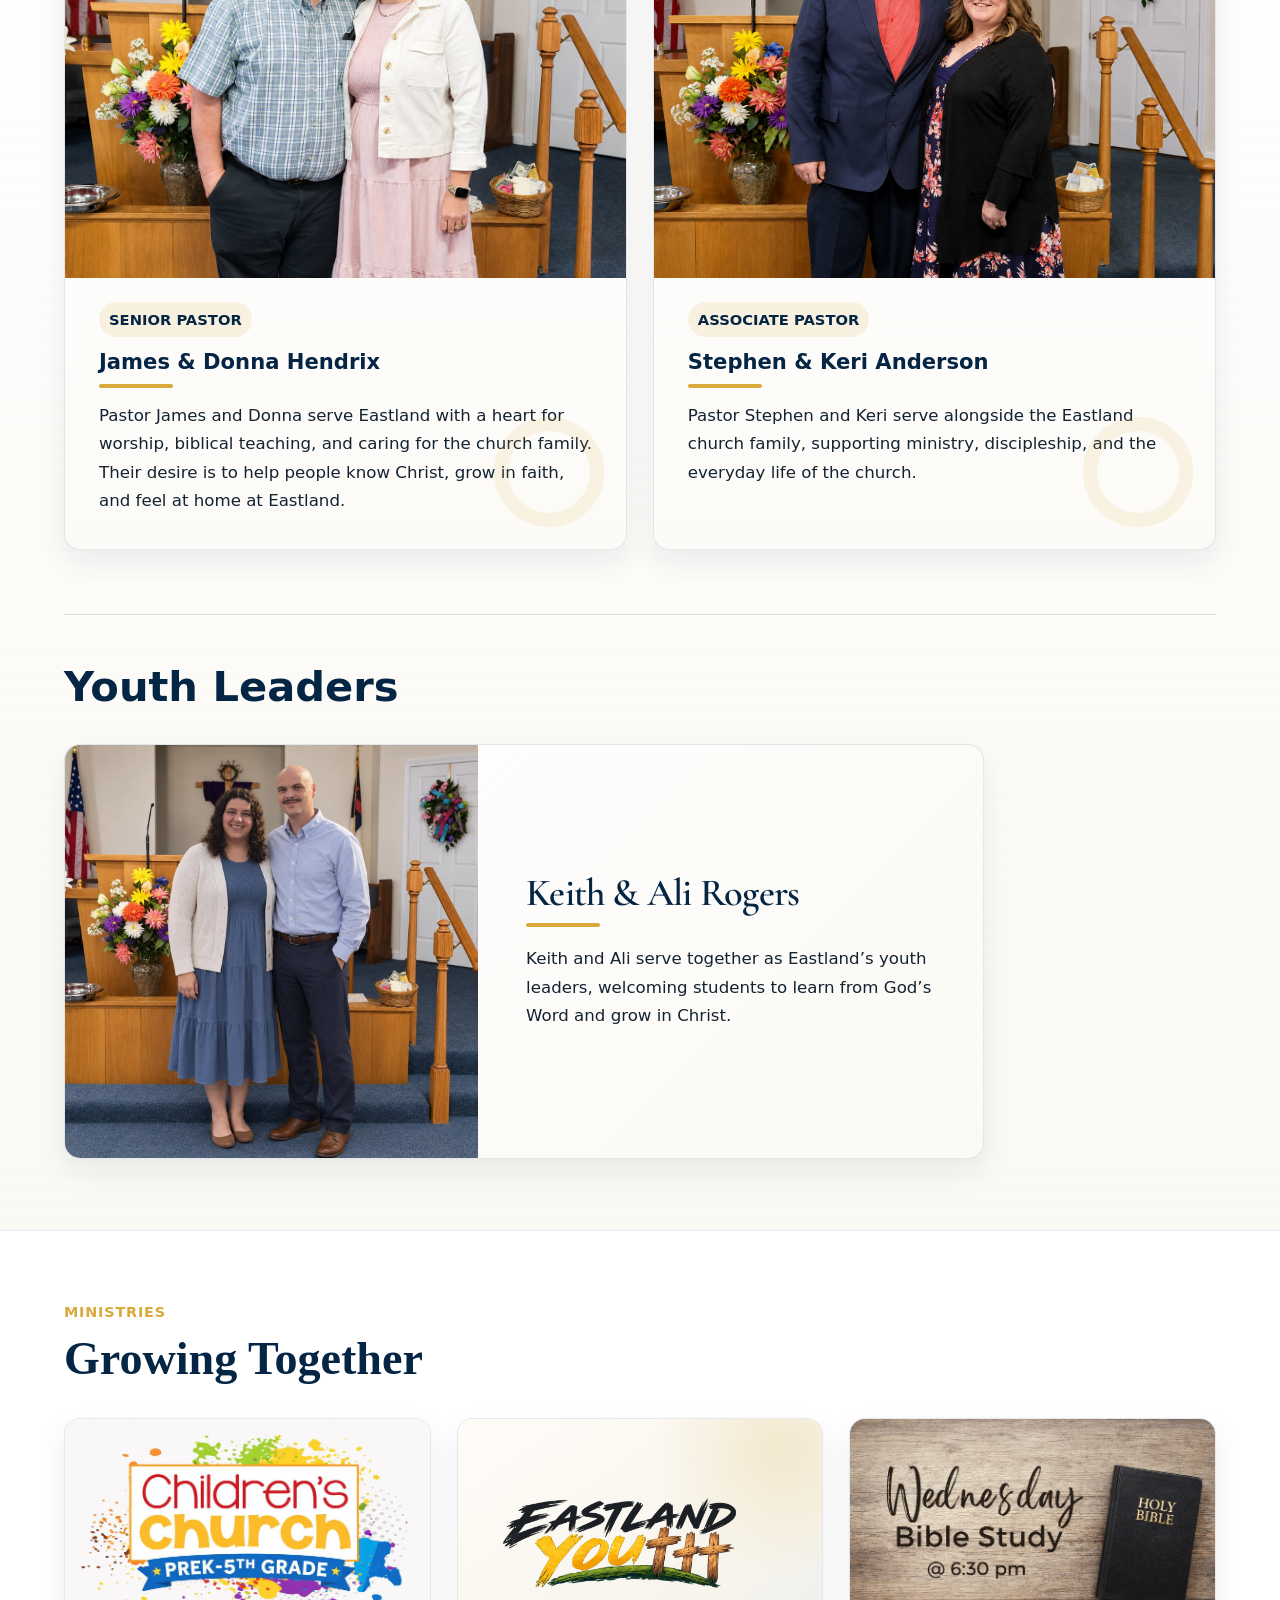
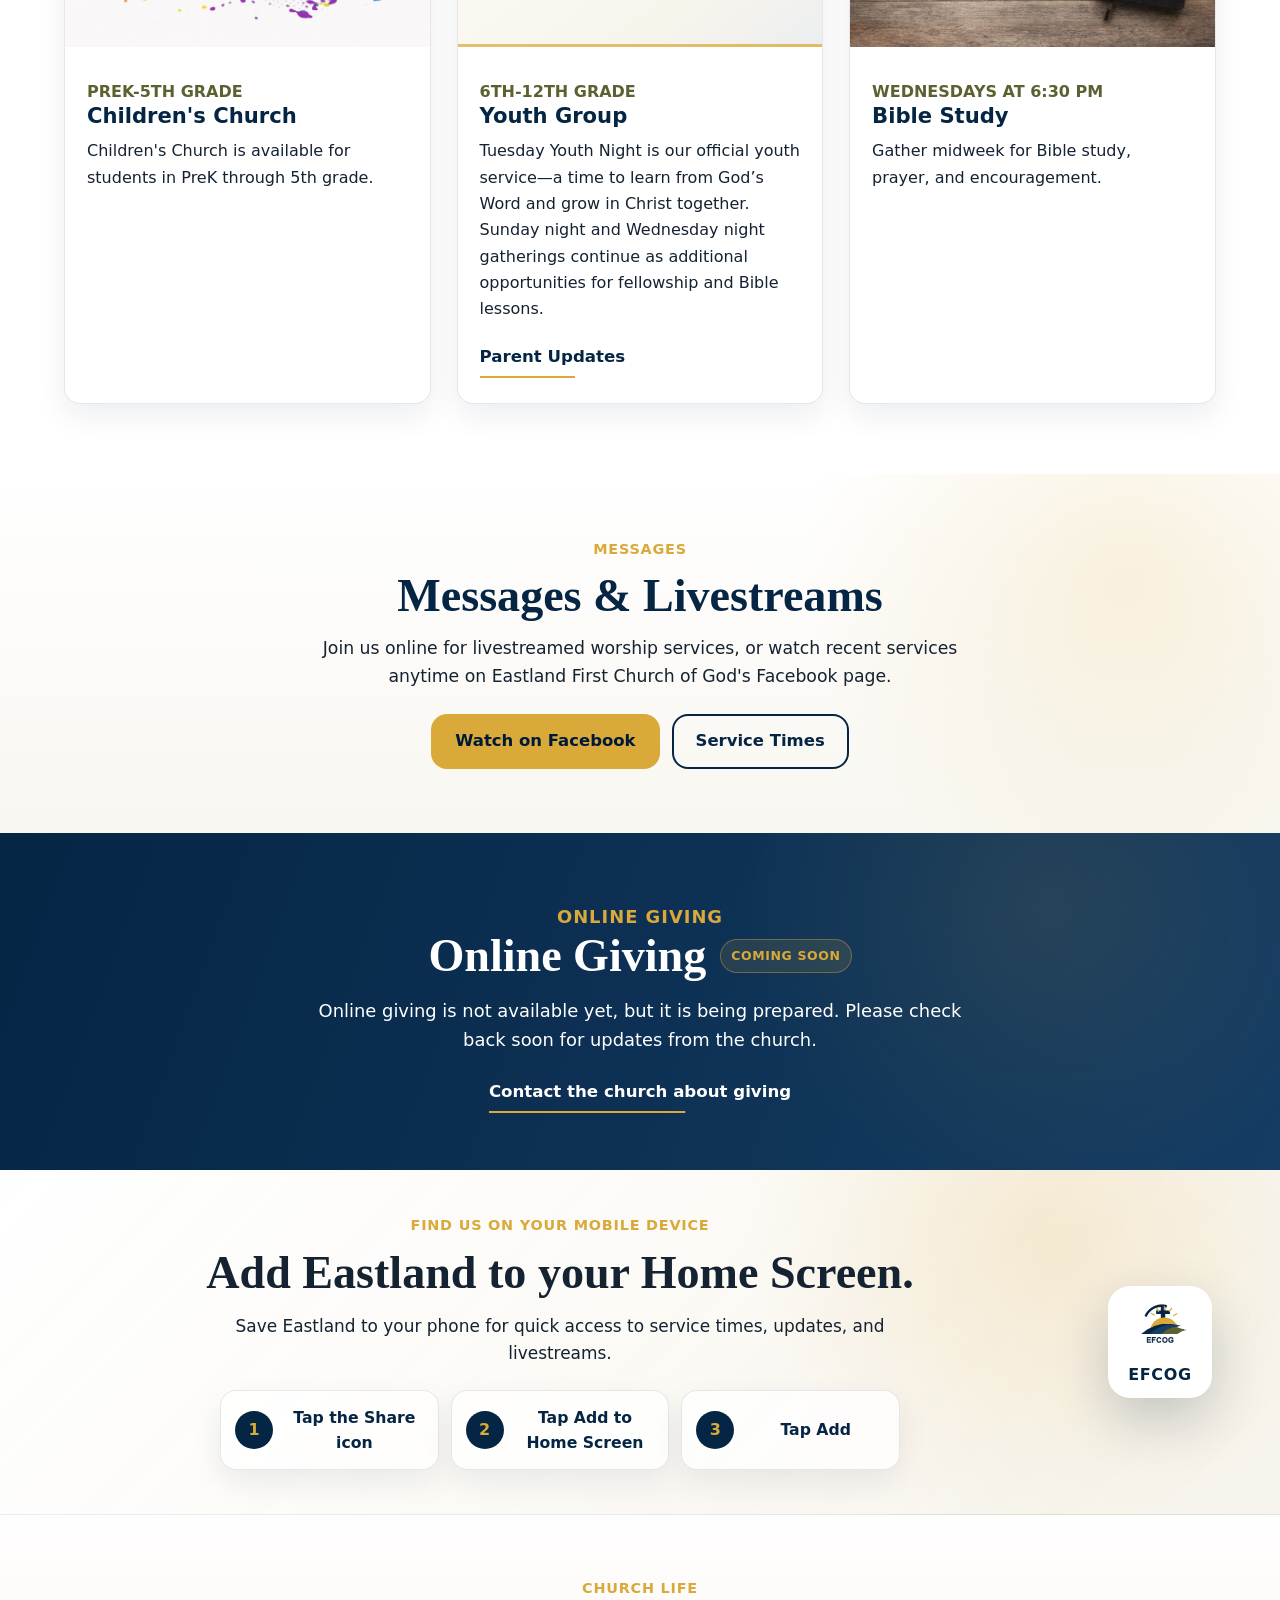
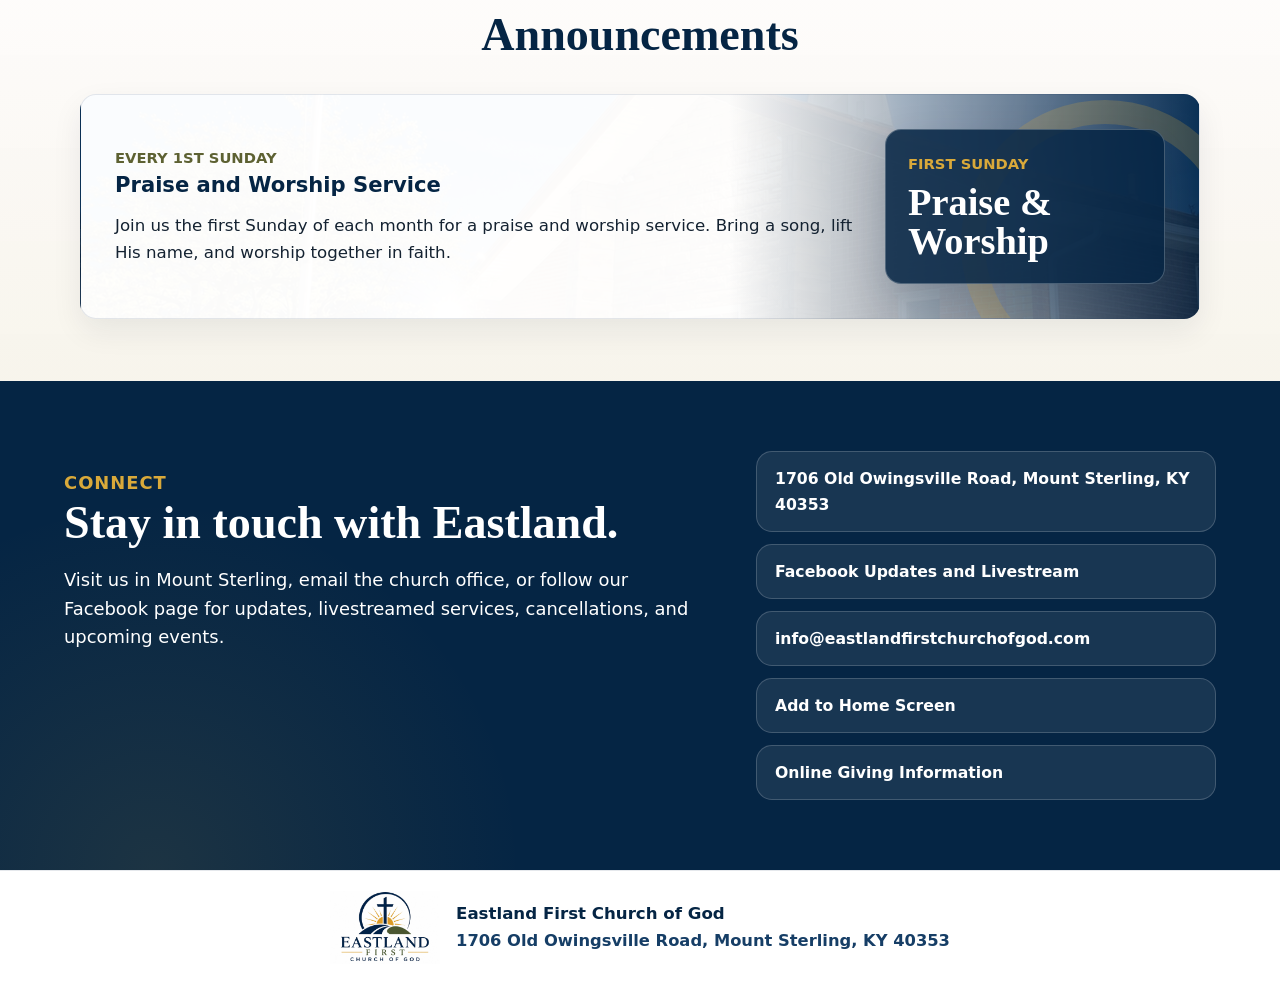
==== commit b1d464b3: "Publish Eastland youth updates" ====
--- a/index.html
+++ b/index.html
@@ -175,33 +175,48 @@
         </div>
       </section>
 
-      <section class="homecoming-banner" aria-labelledby="homecoming-title">
-        <div class="homecoming-banner-inner">
-          <figure class="homecoming-banner-musicians">
+      <section class="youth-night-banner" aria-labelledby="youth-night-title">
+        <div class="youth-night-inner">
+          <figure class="youth-night-artwork">
             <img
-              src="assets/images/eastland-homecoming-peace-of-bluegrass.png"
-              alt="Peace of Bluegrass musicians holding a banjo and guitar"
-              width="507"
-              height="526"
+              src="assets/images/Eastland_Youth_No_Blue_Transparent.png"
+              alt="Eastland Youth"
+              width="2048"
+              height="684"
               loading="lazy"
               decoding="async"
             />
           </figure>
 
-          <div class="homecoming-banner-event">
-            <h2 id="homecoming-title">Homecoming</h2>
-            <p class="homecoming-banner-date">October 11th</p>
-            <p class="homecoming-banner-time">@ 11:00 AM</p>
-          </div>
-
-          <div class="homecoming-banner-fellowship">
-            <strong>Food &amp; Fellowship</strong>
-            <span>To Follow Service</span>
-          </div>
-
-          <div class="homecoming-banner-guests">
-            <p>With Special Guests</p>
-            <strong>Peace <span>of</span> Bluegrass</strong>
+          <div class="youth-night-content">
+            <div class="youth-night-event">
+              <h2 id="youth-night-title">Eastland Youth Night</h2>
+              <p class="youth-night-date">Tuesday, October 13, 2026</p>
+              <p class="youth-night-time">6:00–8:00 p.m.</p>
+              <p class="youth-night-location">Eastland First Church of God</p>
+            </div>
+
+            <div class="youth-night-lesson">
+              <h3>Week 2: “What Went Wrong?”</h3>
+              <p>
+                Youth, you’re invited to open the Bible and grow in Christ with us.
+                Why do we hide when we know we’ve done wrong—and how does God respond?
+                Come explore that together, whether you joined us last week or this is
+                your first visit.
+              </p>
+              <a
+                class="youth-night-update-link"
+                href="parent-updates/2026-10-06-who-says-what-youre-worth/"
+              >
+                Read Our Latest Parent Update
+              </a>
+              <a
+                class="youth-night-directions"
+                href="https://www.google.com/maps/search/?api=1&amp;query=1706%20Old%20Owingsville%20Road%2C%20Mount%20Sterling%2C%20KY%2040353"
+              >
+                Get directions
+              </a>
+            </div>
           </div>
         </div>
       </section>
@@ -355,6 +370,36 @@
             </p>
           </article>
         </div>
+
+        <section class="youth-leaders-subsection" aria-labelledby="youth-leaders-title">
+          <div class="section-heading youth-leaders-heading">
+            <h3 id="youth-leaders-title">Youth Leaders</h3>
+          </div>
+
+          <article class="info-card youth-leaders-card">
+            <picture class="youth-leaders-photo">
+              <source
+                srcset="assets/images/eastland-youth-leaders.jpg"
+                type="image/jpeg"
+              />
+              <img
+                src="assets/images/eastland-youth-leaders.jpg"
+                alt="Keith and Ali Rogers, Eastland Youth Leaders"
+                width="1254"
+                height="1254"
+                loading="lazy"
+                decoding="async"
+              />
+            </picture>
+            <div class="youth-leaders-copy">
+              <h4>Keith &amp; Ali Rogers</h4>
+              <p>
+                Keith and Ali serve together as Eastland’s youth leaders, welcoming
+                students to learn from God’s Word and grow in Christ.
+              </p>
+            </div>
+          </article>
+        </section>
       </section>
 
       <section class="content-section" id="ministries" aria-labelledby="ministries-title">
@@ -388,17 +433,17 @@
             </div>
           </article>
 
-          <article class="image-card">
-            <picture>
+          <article class="image-card youth-ministry-card">
+            <picture class="youth-ministry-logo">
               <source
-                srcset="assets/images/youth-group-slide.jpg"
-                type="image/jpeg"
+                srcset="assets/images/Eastland_Youth_No_Blue_Transparent.png"
+                type="image/png"
               />
               <img
-                src="assets/images/youth-group-slide.jpg"
-                alt="Youth Group for 6th through 12th grade"
-                width="1536"
-                height="1024"
+                src="assets/images/Eastland_Youth_No_Blue_Transparent.png"
+                alt="Eastland Youth logo"
+                width="2048"
+                height="684"
                 loading="lazy"
                 decoding="async"
               />
@@ -407,8 +452,14 @@
               <p class="label">6th-12th Grade</p>
               <h3>Youth Group</h3>
               <p>
-                Youth Group is for students in 6th through 12th grade.
+                Tuesday Youth Night is our official youth service—a time to learn
+                from God’s Word and grow in Christ together. Sunday night and
+                Wednesday night gatherings continue as additional opportunities
+                for fellowship and Bible lessons.
               </p>
+              <a class="text-link youth-parent-updates-link" href="parent-updates/">
+                Parent Updates
+              </a>
             </div>
           </article>
 
--- a/styles.css
+++ b/styles.css
@@ -286,7 +286,8 @@
   }
 
   .hero-approved-v2 .hero-backdrop img {
-    object-position: 70% top;
+    object-fit: contain;
+    object-position: center top;
   }
 
   .hero-approved-v2 .hero-inner {
@@ -380,6 +381,10 @@
 }
 
 section[id] {
+  scroll-margin-top: 150px;
+}
+
+#top {
   scroll-margin-top: 150px;
 }
 
@@ -1014,6 +1019,89 @@
   content: "";
 }
 
+.youth-leaders-subsection {
+  margin-top: clamp(38px, 5vw, 64px);
+  padding-top: clamp(32px, 4vw, 50px);
+  border-top: 1px solid rgba(5, 37, 68, 0.12);
+}
+
+.youth-leaders-heading {
+  margin-bottom: clamp(20px, 2.5vw, 30px);
+}
+
+.youth-leaders-heading h3 {
+  margin: 0;
+  color: var(--eastland-navy);
+  font-size: clamp(2rem, 3.25vw, 2.8rem);
+}
+
+.youth-leaders-card {
+  display: grid;
+  width: min(920px, 100%);
+  grid-template-columns: minmax(280px, 0.9fr) minmax(0, 1.1fr);
+  align-items: stretch;
+  overflow: hidden;
+  padding: 0;
+  background:
+    linear-gradient(135deg, var(--eastland-paper), rgba(247, 244, 236, 0.52)),
+    var(--eastland-paper);
+}
+
+.youth-leaders-photo {
+  display: block;
+  min-width: 0;
+  overflow: hidden;
+  background: var(--eastland-cream);
+}
+
+.youth-leaders-photo img {
+  width: 100%;
+  height: 100%;
+  min-height: 350px;
+  object-fit: cover;
+  object-position: center 30%;
+  transition: transform 0.45s ease;
+}
+
+.youth-leaders-card:hover .youth-leaders-photo img,
+.youth-leaders-card:focus-within .youth-leaders-photo img {
+  transform: scale(1.025);
+}
+
+.youth-leaders-copy {
+  align-self: center;
+  padding: clamp(28px, 4vw, 48px);
+}
+
+.youth-leaders-copy h4 {
+  position: relative;
+  margin: 0;
+  padding-bottom: 14px;
+  color: var(--eastland-navy);
+  font-family: "Cormorant Garamond", Georgia, "Times New Roman", serif;
+  font-size: clamp(1.9rem, 3vw, 2.55rem);
+  font-weight: 600;
+  letter-spacing: -0.02em;
+  line-height: 1.05;
+}
+
+.youth-leaders-copy h4::after {
+  position: absolute;
+  bottom: 0;
+  left: 0;
+  width: 74px;
+  height: 4px;
+  border-radius: 999px;
+  background: var(--eastland-gold);
+  content: "";
+}
+
+.youth-leaders-copy p {
+  max-width: 55ch;
+  margin: 18px 0 0;
+  line-height: 1.7;
+}
+
 .info-card:hover,
 .info-card:focus-within,
 .featured-event:hover,
@@ -1070,12 +1158,37 @@
   box-shadow: none;
 }
 
+.image-card .youth-ministry-logo {
+  display: grid;
+  aspect-ratio: 16 / 10;
+  place-items: center;
+  padding: clamp(24px, 3.5vw, 48px) clamp(20px, 3vw, 38px);
+  border-bottom: 3px solid rgba(217, 169, 58, 0.72);
+  background:
+    radial-gradient(circle at 88% 12%, rgba(217, 169, 58, 0.18), transparent 34%),
+    linear-gradient(145deg, #fffdf8 0%, #f7f4ec 74%, rgba(5, 37, 68, 0.08) 100%);
+}
+
 .image-card img,
 .announcement-grid img {
   width: 100%;
   aspect-ratio: 16 / 10;
   object-fit: cover;
   transition: transform 0.45s ease;
+}
+
+.youth-ministry-card .youth-ministry-logo img {
+  width: 100%;
+  height: 100%;
+  max-height: 100%;
+  aspect-ratio: auto;
+  object-fit: contain;
+  transform: none;
+}
+
+.youth-ministry-card:hover .youth-ministry-logo img,
+.youth-ministry-card:focus-within .youth-ministry-logo img {
+  transform: none;
 }
 
 .image-card:hover img,
@@ -1096,6 +1209,16 @@
   margin: 10px 0 0;
   font-size: 1rem;
   line-height: 1.65;
+}
+
+.youth-parent-updates-link {
+  display: inline-flex;
+  min-height: 44px;
+  align-items: center;
+  align-self: flex-start;
+  margin-top: 14px;
+  color: var(--eastland-navy);
+  font-weight: 800;
 }
 
 .announcements {
@@ -1619,6 +1742,11 @@
     scroll-margin-top: 150px;
   }
 
+  .visit-section .eyebrow,
+  #ministries .eyebrow {
+    color: #72520d;
+  }
+
   .hero,
   .service-band,
   .split-section,
@@ -2041,6 +2169,30 @@
 
   .section-heading {
     margin-bottom: 22px;
+  }
+
+  .youth-leaders-subsection {
+    margin-top: 34px;
+    padding-top: 30px;
+  }
+
+  .youth-leaders-heading {
+    margin-bottom: 18px;
+  }
+
+  .youth-leaders-card {
+    grid-template-columns: 1fr;
+  }
+
+  .youth-leaders-photo img {
+    height: auto;
+    min-height: 0;
+    aspect-ratio: 4 / 3;
+    object-position: center 30%;
+  }
+
+  .youth-leaders-copy {
+    padding: 24px 22px 26px;
   }
 
   .giving-heading {
@@ -2213,18 +2365,17 @@
     display: none;
   }
 }
-/* Compact Homecoming banner — isolated from the approved hero and existing sections. */
-.homecoming-banner {
+/* Compact Youth Night feature — isolated from the approved hero and existing sections. */
+.youth-night-banner {
   padding: 28px 24px;
   border-bottom: 1px solid rgba(5, 37, 68, 0.12);
   background: #f4efe3;
 }
 
-.homecoming-banner-inner {
+.youth-night-inner {
   display: grid;
   width: min(1160px, 100%);
-  min-height: 214px;
-  grid-template-columns: 238px minmax(270px, 0.85fr) minmax(220px, 0.65fr) minmax(340px, 1.15fr);
+  grid-template-columns: minmax(300px, 0.78fr) minmax(0, 1.52fr);
   margin-inline: auto;
   overflow: hidden;
   border: 1px solid rgba(217, 169, 58, 0.74);
@@ -2233,212 +2384,283 @@
   box-shadow: 0 16px 40px rgba(0, 25, 54, 0.13);
 }
 
-.homecoming-banner-musicians {
+.youth-night-artwork {
   display: grid;
   min-width: 0;
   margin: 0;
-  padding: 8px;
-  place-items: end center;
-  overflow: hidden;
+  padding: clamp(26px, 3vw, 42px);
+  place-items: center;
   border-right: 1px solid rgba(217, 169, 58, 0.62);
-  background:
-    radial-gradient(circle at 24% 20%, rgba(255, 255, 255, 0.78), transparent 27%),
-    radial-gradient(circle at 76% 38%, rgba(255, 250, 230, 0.62), transparent 25%),
-    linear-gradient(155deg, #88b8dc 0%, #d8e2e3 48%, #f2d49a 100%);
-}
-
-.homecoming-banner-musicians img {
-  width: min(195px, 100%);
+  background: #fffdf8;
+}
+
+.youth-night-artwork img {
+  width: 100%;
   height: auto;
-}
-
-.homecoming-banner-event {
+  object-fit: contain;
+}
+
+.youth-night-content {
   display: grid;
-  align-content: center;
-  justify-items: center;
-  padding: 20px 28px;
-  color: #052544;
-  text-align: center;
-  background:
-    radial-gradient(circle at 50% 0, rgba(217, 169, 58, 0.13), transparent 44%),
-    #fffdf8;
-}
-
-.homecoming-banner-event h2 {
-  margin: 0;
-  color: #052544;
-  font-family: "Cormorant Garamond", Georgia, "Times New Roman", serif;
-  font-size: clamp(2.25rem, 3vw, 2.9rem);
-  font-weight: 600;
-  letter-spacing: -0.035em;
-  line-height: 0.9;
-  white-space: nowrap;
-}
-
-.homecoming-banner-date,
-.homecoming-banner-time {
-  margin: 0;
-  font-weight: 700;
-  text-transform: uppercase;
-}
-
-.homecoming-banner-date {
-  margin-top: 12px;
-  color: #8a6210;
-  font-size: 1.15rem;
-  letter-spacing: 0.11em;
-}
-
-.homecoming-banner-time {
-  margin-top: 2px;
-  color: #052544;
-  font-size: 1rem;
-  letter-spacing: 0.08em;
-}
-
-.homecoming-banner-fellowship {
-  display: grid;
-  align-content: center;
-  justify-items: center;
-  padding: 22px 24px;
-  border-left: 1px solid rgba(217, 169, 58, 0.45);
-  color: #052544;
-  line-height: 1.2;
-  text-align: center;
-  background: #f4efe3;
-}
-
-.homecoming-banner-fellowship strong {
-  color: #052544;
-  font-family: "Cormorant Garamond", Georgia, "Times New Roman", serif;
-  font-size: clamp(1.45rem, 2.2vw, 1.85rem);
-  font-weight: 600;
-}
-
-.homecoming-banner-fellowship span {
-  margin-top: 7px;
-  color: #72520d;
-  font-size: 0.7rem;
-  font-weight: 700;
-  letter-spacing: 0.14em;
-  text-transform: uppercase;
-}
-
-.homecoming-banner-guests {
-  display: grid;
-  align-content: center;
-  justify-items: center;
-  padding: 24px 32px;
+  min-width: 0;
+  grid-template-columns: minmax(230px, 0.8fr) minmax(0, 1.2fr);
   color: #fffdf8;
-  text-align: center;
   background:
     radial-gradient(circle at 100% 0, rgba(217, 169, 58, 0.15), transparent 45%),
     linear-gradient(135deg, #052544, #001936);
 }
 
-.homecoming-banner-guests p {
-  margin: 0 0 12px;
-  color: #e4b746;
-  font-family: "Cormorant Garamond", Georgia, "Times New Roman", serif;
-  font-size: 1.18rem;
-  font-style: italic;
-  font-weight: 600;
-  letter-spacing: 0.02em;
-}
-
-.homecoming-banner-guests strong {
+.youth-night-event {
+  display: grid;
+  align-content: center;
+  min-width: 0;
+  padding: 28px 32px;
+  border-right: 1px solid rgba(217, 169, 58, 0.42);
+}
+
+.youth-night-event h2 {
+  margin: 0;
   color: #fffdf8;
   font-family: "Cormorant Garamond", Georgia, "Times New Roman", serif;
-  font-size: clamp(2rem, 3.2vw, 2.8rem);
+  font-size: clamp(2.35rem, 3.35vw, 3.25rem);
   font-weight: 600;
-  letter-spacing: -0.025em;
+  letter-spacing: -0.035em;
   line-height: 0.92;
+  text-wrap: balance;
+}
+
+.youth-night-date,
+.youth-night-time,
+.youth-night-location {
+  margin: 0;
+}
+
+.youth-night-date {
+  margin-top: 17px;
+  color: #f1d18a;
+  font-size: 0.84rem;
+  font-weight: 800;
+  letter-spacing: 0.08em;
+  line-height: 1.45;
   text-transform: uppercase;
 }
 
-.homecoming-banner-guests strong span {
-  color: #e4b746;
-  font-size: 0.58em;
-  font-style: italic;
-  text-transform: lowercase;
-}
-
-@media (max-width: 760px) {
-  .homecoming-banner {
+.youth-night-time {
+  margin-top: 5px;
+  color: #ffffff;
+  font-size: 1.18rem;
+  font-weight: 750;
+  letter-spacing: 0.035em;
+  line-height: 1.35;
+}
+
+.youth-night-location {
+  margin-top: 7px;
+  color: rgba(255, 255, 255, 0.74);
+  font-size: 0.78rem;
+  font-weight: 650;
+  letter-spacing: 0.045em;
+  line-height: 1.45;
+  text-transform: uppercase;
+}
+
+.youth-night-lesson {
+  display: flex;
+  min-width: 0;
+  flex-direction: column;
+  justify-content: center;
+  padding: 28px 34px;
+}
+
+.youth-night-lesson h3 {
+  margin: 0;
+  color: #f1d18a;
+  font-family: "Cormorant Garamond", Georgia, "Times New Roman", serif;
+  font-size: clamp(1.55rem, 2.25vw, 2rem);
+  font-weight: 600;
+  letter-spacing: -0.02em;
+  line-height: 1.05;
+}
+
+.youth-night-lesson p {
+  max-width: 61ch;
+  margin: 14px 0 0;
+  color: rgba(255, 255, 255, 0.86);
+  font-size: 0.96rem;
+  line-height: 1.65;
+}
+
+.youth-night-update-link {
+  display: inline-flex;
+  width: fit-content;
+  min-height: 44px;
+  align-items: center;
+  margin-top: 14px;
+  border-bottom: 2px solid rgba(241, 209, 138, 0.72);
+  color: #f1d18a;
+  font-size: 0.82rem;
+  font-weight: 800;
+  letter-spacing: 0.04em;
+  line-height: 1.35;
+  text-decoration: none;
+}
+
+.youth-night-update-link:hover,
+.youth-night-update-link:focus-visible {
+  border-bottom-color: #ffffff;
+  color: #ffffff;
+}
+
+.youth-night-directions {
+  display: inline-flex;
+  min-height: 48px;
+  align-items: center;
+  align-self: flex-start;
+  justify-content: center;
+  margin-top: 19px;
+  padding: 12px 20px;
+  border: 1px solid #d9a93a;
+  background: #d9a93a;
+  color: #001936;
+  font-size: 0.74rem;
+  font-weight: 800;
+  letter-spacing: 0.1em;
+  line-height: 1.2;
+  text-align: center;
+  text-decoration: none;
+  text-transform: uppercase;
+}
+
+.youth-night-directions:hover,
+.youth-night-directions:focus-visible {
+  border-color: #e5b84a;
+  background: #e5b84a;
+  box-shadow: 0 12px 28px rgba(0, 15, 34, 0.24);
+}
+
+@media (max-width: 860px) {
+  .youth-night-banner {
     padding: 18px;
   }
 
-  .homecoming-banner-inner {
-    min-height: 0;
-    grid-template-areas:
-      "musicians event"
-      "fellowship guests";
-    grid-template-columns: minmax(132px, 0.8fr) minmax(0, 1.2fr);
-  }
-
-  .homecoming-banner-musicians {
-    grid-area: musicians;
-    padding: 6px;
-    border-right: 1px solid rgba(217, 169, 58, 0.62);
+  .youth-night-inner {
+    grid-template-columns: 1fr;
+  }
+
+  .youth-night-artwork {
+    padding: 24px 28px;
+    border-right: 0;
     border-bottom: 1px solid rgba(217, 169, 58, 0.62);
   }
 
-  .homecoming-banner-musicians img {
-    width: min(128px, 100%);
-  }
-
-  .homecoming-banner-event {
-    grid-area: event;
+  .youth-night-artwork img {
+    width: min(540px, 100%);
+  }
+}
+
+@media (max-width: 680px) {
+  .youth-night-content {
+    grid-template-columns: 1fr;
+  }
+
+  .youth-night-artwork {
+    padding: 22px 20px;
+  }
+
+  .youth-night-event {
+    padding: 23px 22px 21px;
+    border-right: 0;
+    border-bottom: 1px solid rgba(217, 169, 58, 0.42);
+  }
+
+  .youth-night-event h2 {
+    font-size: clamp(2.05rem, 10.5vw, 2.65rem);
+  }
+
+  .youth-night-date {
+    margin-top: 14px;
+  }
+
+  .youth-night-lesson {
+    padding: 22px;
+  }
+
+  .youth-night-lesson p {
+    font-size: 0.95rem;
+    line-height: 1.58;
+  }
+
+  .youth-night-directions {
+    width: 100%;
+  }
+
+  .youth-night-update-link {
+    width: 100%;
+    justify-content: center;
+    text-align: center;
+  }
+}
+
+/* Focused phone refinements: preserve the approved desktop composition while
+   tightening long mobile sections and keeping sticky navigation targets clear. */
+@media (max-width: 680px) {
+  section[id] {
+    scroll-margin-top: 84px;
+  }
+
+  #top {
+    scroll-margin-top: 84px;
+  }
+
+  .hero.hero-approved-v2 {
+    min-height: min(780px, calc(100svh - 68px));
+  }
+
+  .service-band {
+    gap: 22px;
+  }
+
+  .time-grid {
+    grid-template-columns: repeat(2, minmax(0, 1fr));
+    gap: 10px;
+  }
+
+  .time-grid article {
+    min-height: 118px;
+    padding: 18px 14px;
+  }
+
+  .time-grid span {
+    font-size: 0.94rem;
+    line-height: 1.35;
+  }
+
+  .time-grid strong {
+    margin-top: 10px;
+    font-size: clamp(1.34rem, 6vw, 1.65rem);
+  }
+
+  .connect-section > *,
+  .connect-list,
+  .connect-list a {
     min-width: 0;
-    padding: 18px 12px;
-  }
-
-  .homecoming-banner-event h2 {
-    font-size: clamp(1.8rem, 8.5vw, 2.15rem);
-    white-space: nowrap;
-  }
-
-  .homecoming-banner-date {
-    margin-top: 10px;
-    font-size: 0.88rem;
-    letter-spacing: 0.07em;
-  }
-
-  .homecoming-banner-time {
-    font-size: 0.82rem;
-  }
-
-  .homecoming-banner-fellowship {
-    grid-area: fellowship;
-    min-width: 0;
-    padding: 18px 10px;
-    border-top: 1px solid rgba(217, 169, 58, 0.55);
-    border-left: 0;
-    border-right: 1px solid rgba(217, 169, 58, 0.55);
-  }
-
-  .homecoming-banner-fellowship strong {
-    font-size: 1.05rem;
-  }
-
-  .homecoming-banner-fellowship span {
-    margin-top: 5px;
-    font-size: 0.56rem;
-    letter-spacing: 0.08em;
-  }
-
-  .homecoming-banner-guests {
-    grid-area: guests;
-    padding: 17px 14px 19px;
-    border-top: 1px solid rgba(217, 169, 58, 0.55);
-  }
-
-  .homecoming-banner-guests p {
-    margin-bottom: 7px;
-    font-size: 1rem;
-  }
-
-  .homecoming-banner-guests strong {
-    font-size: clamp(1.55rem, 7.8vw, 1.95rem);
-  }
-}
+  }
+
+  .connect-list a {
+    overflow-wrap: anywhere;
+  }
+
+  .site-footer {
+    gap: 8px;
+    padding-block: 16px;
+  }
+
+  .site-footer img {
+    width: 92px;
+  }
+
+  .site-footer address {
+    font-size: 0.95rem;
+    line-height: 1.5;
+  }
+}
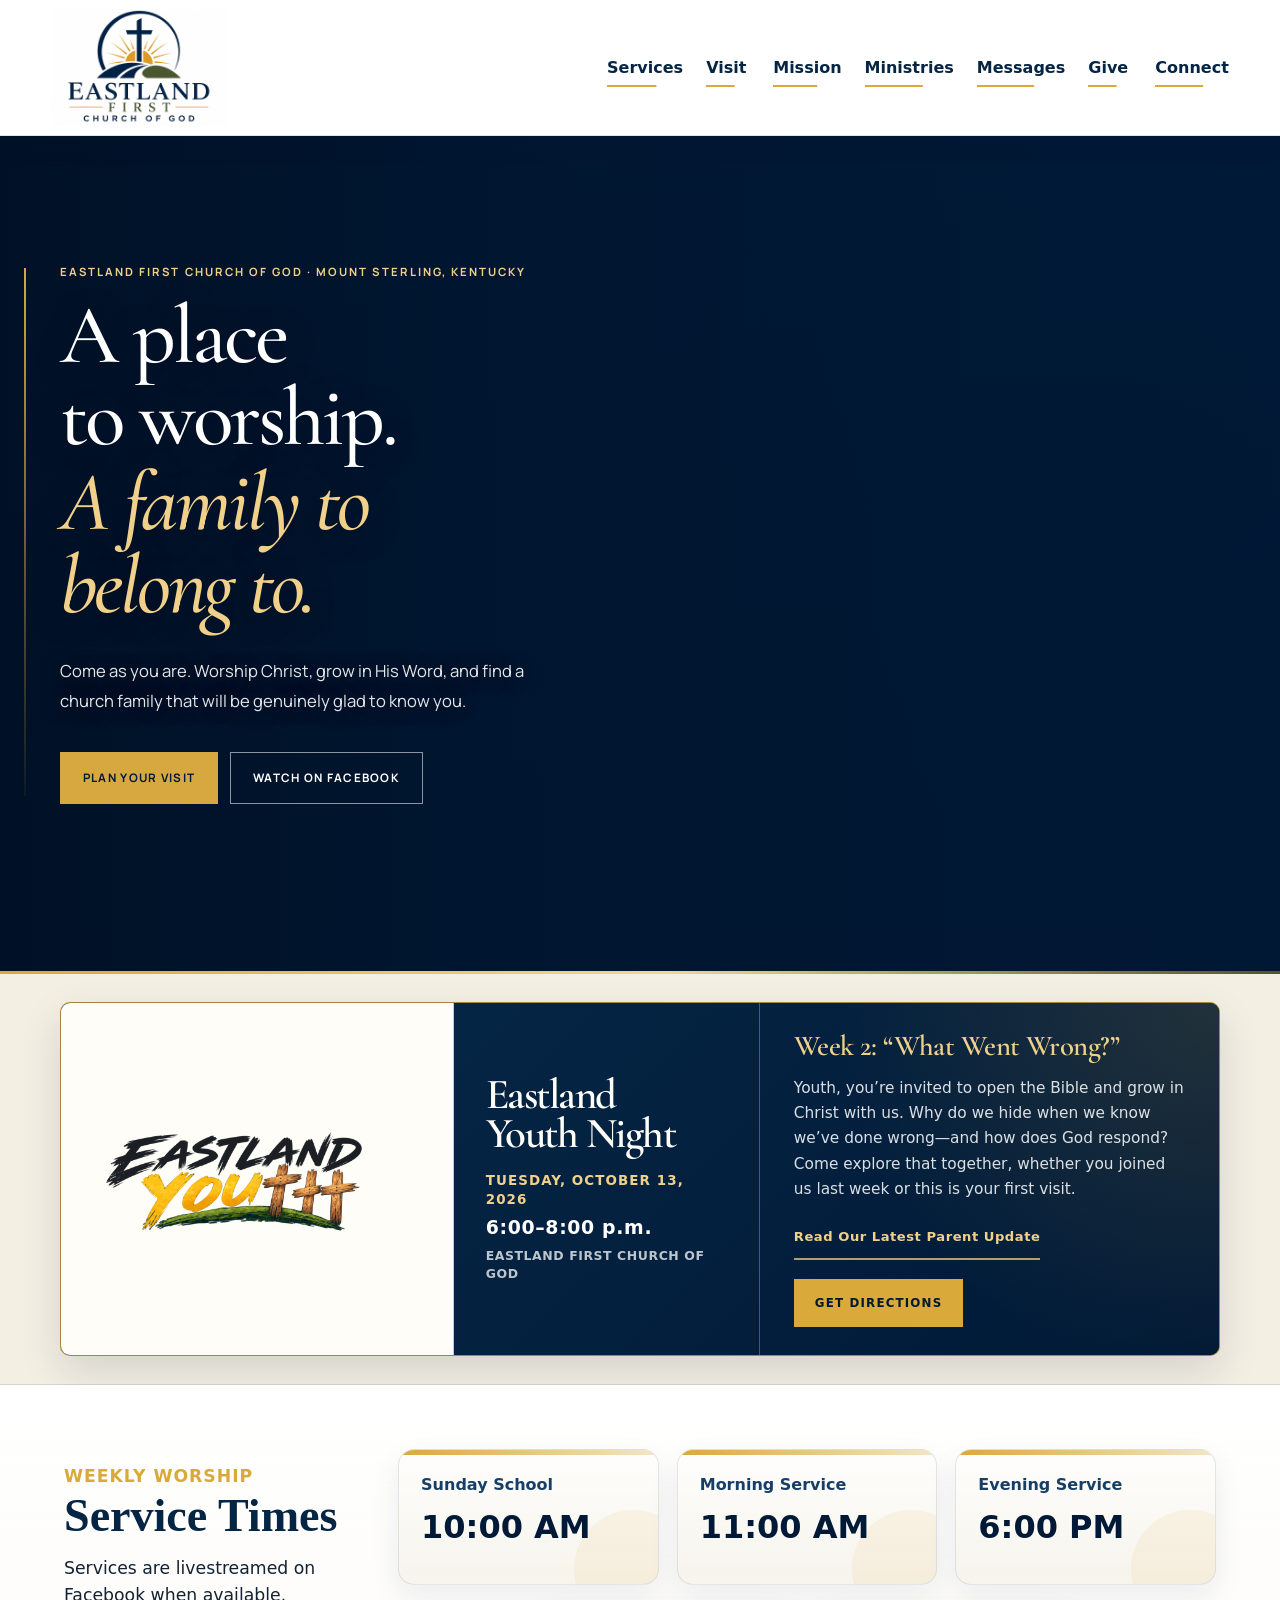
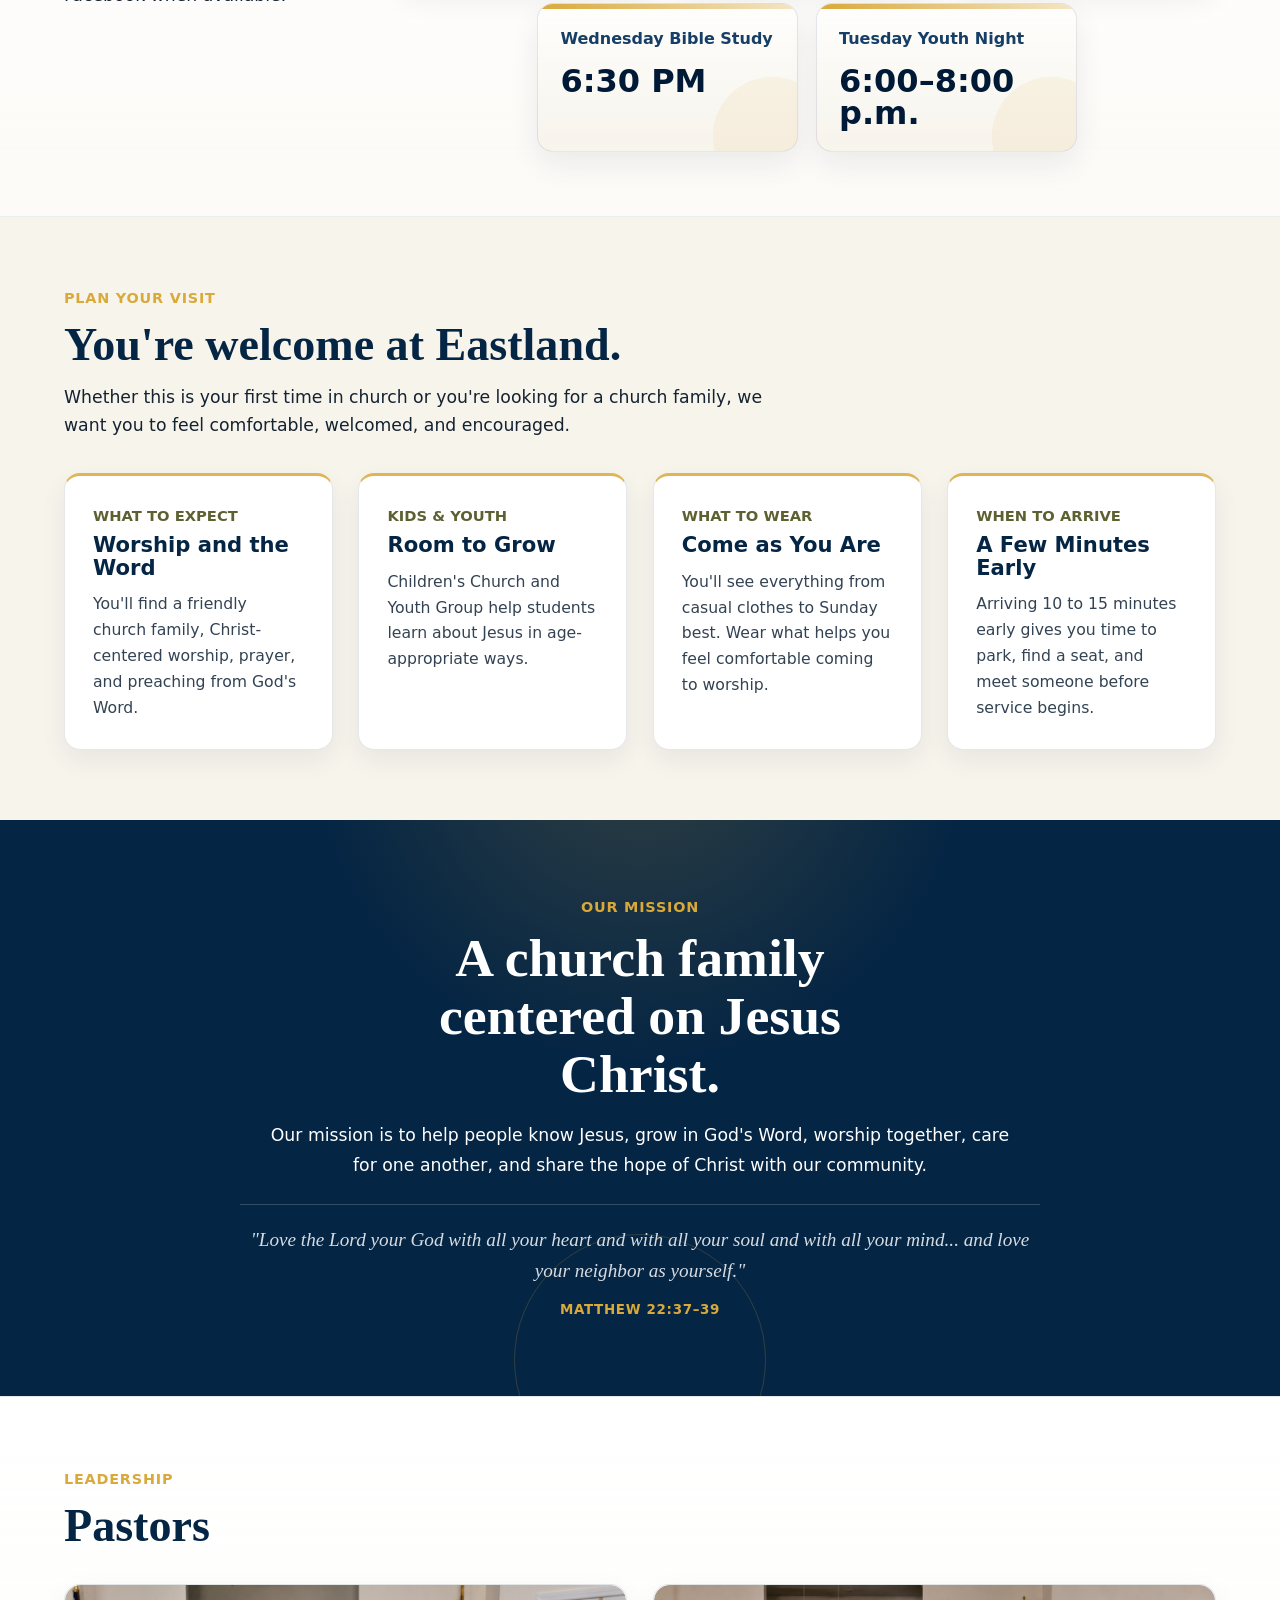
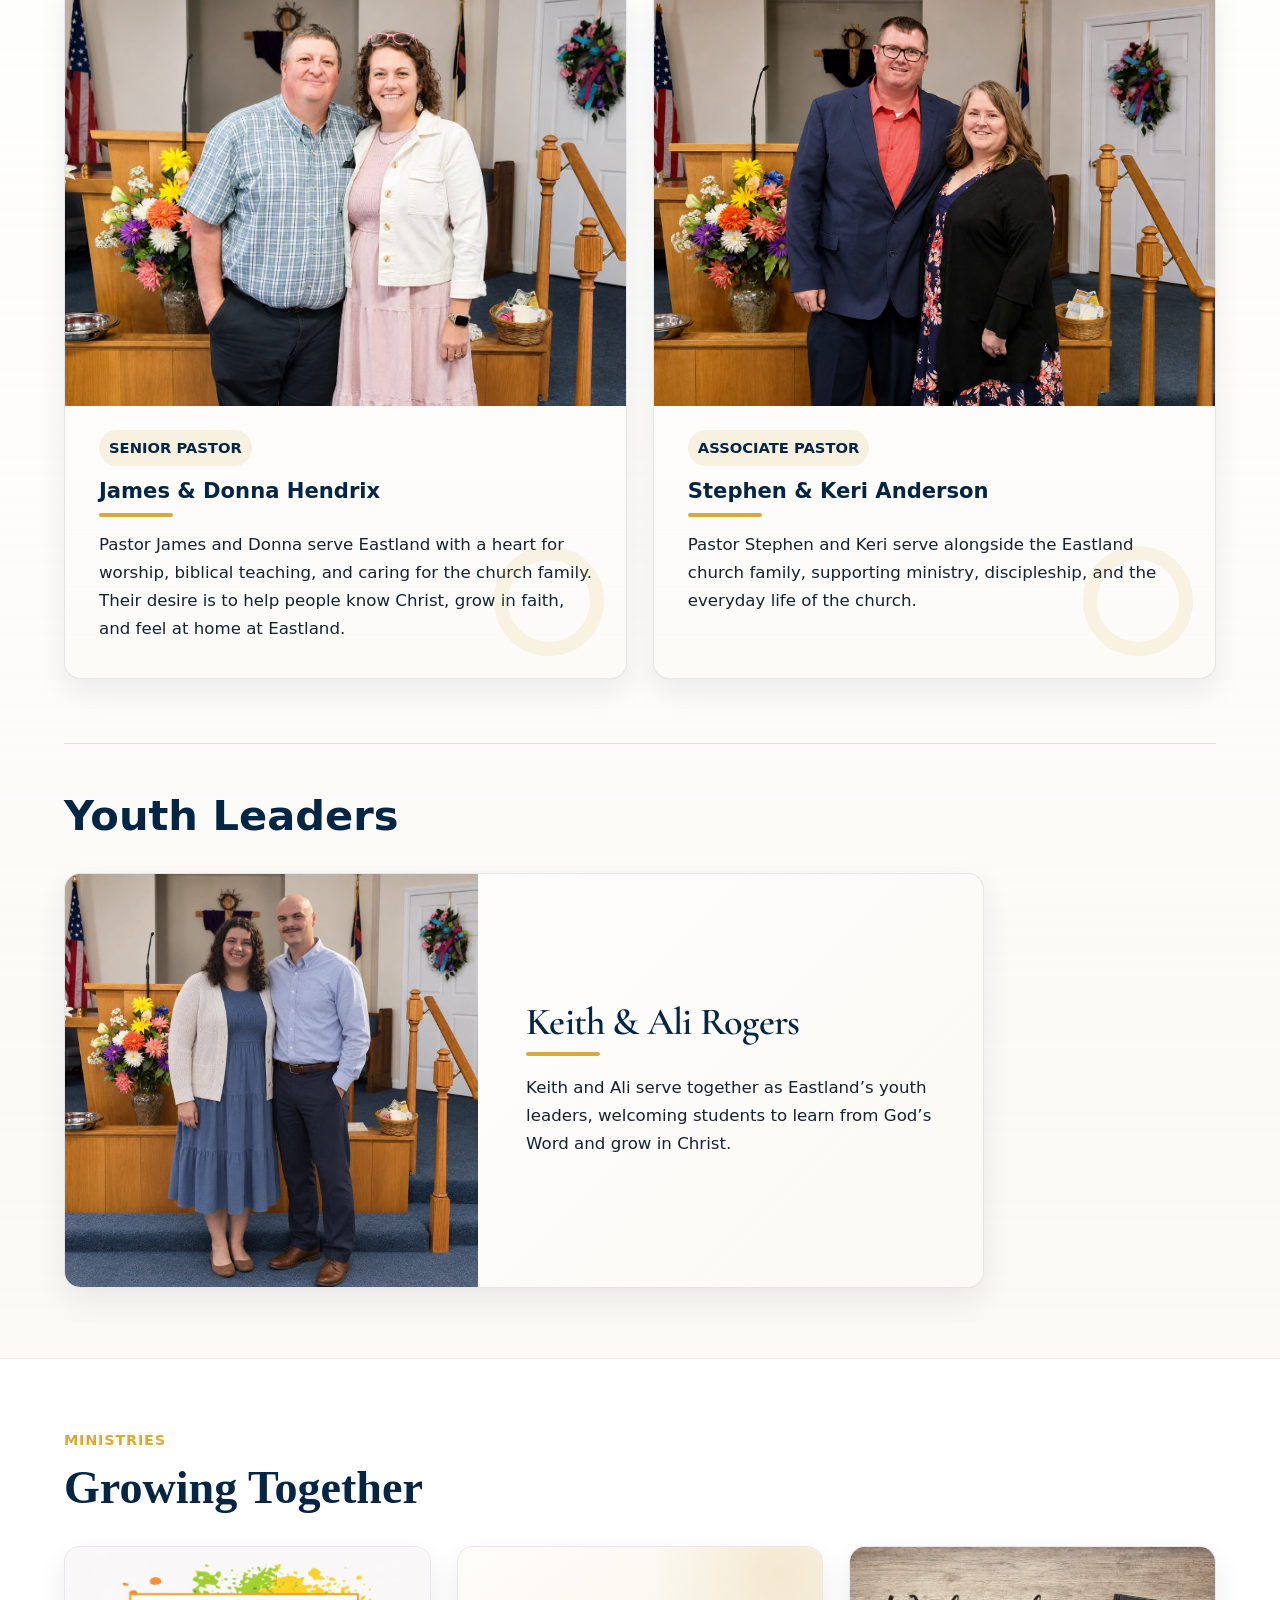
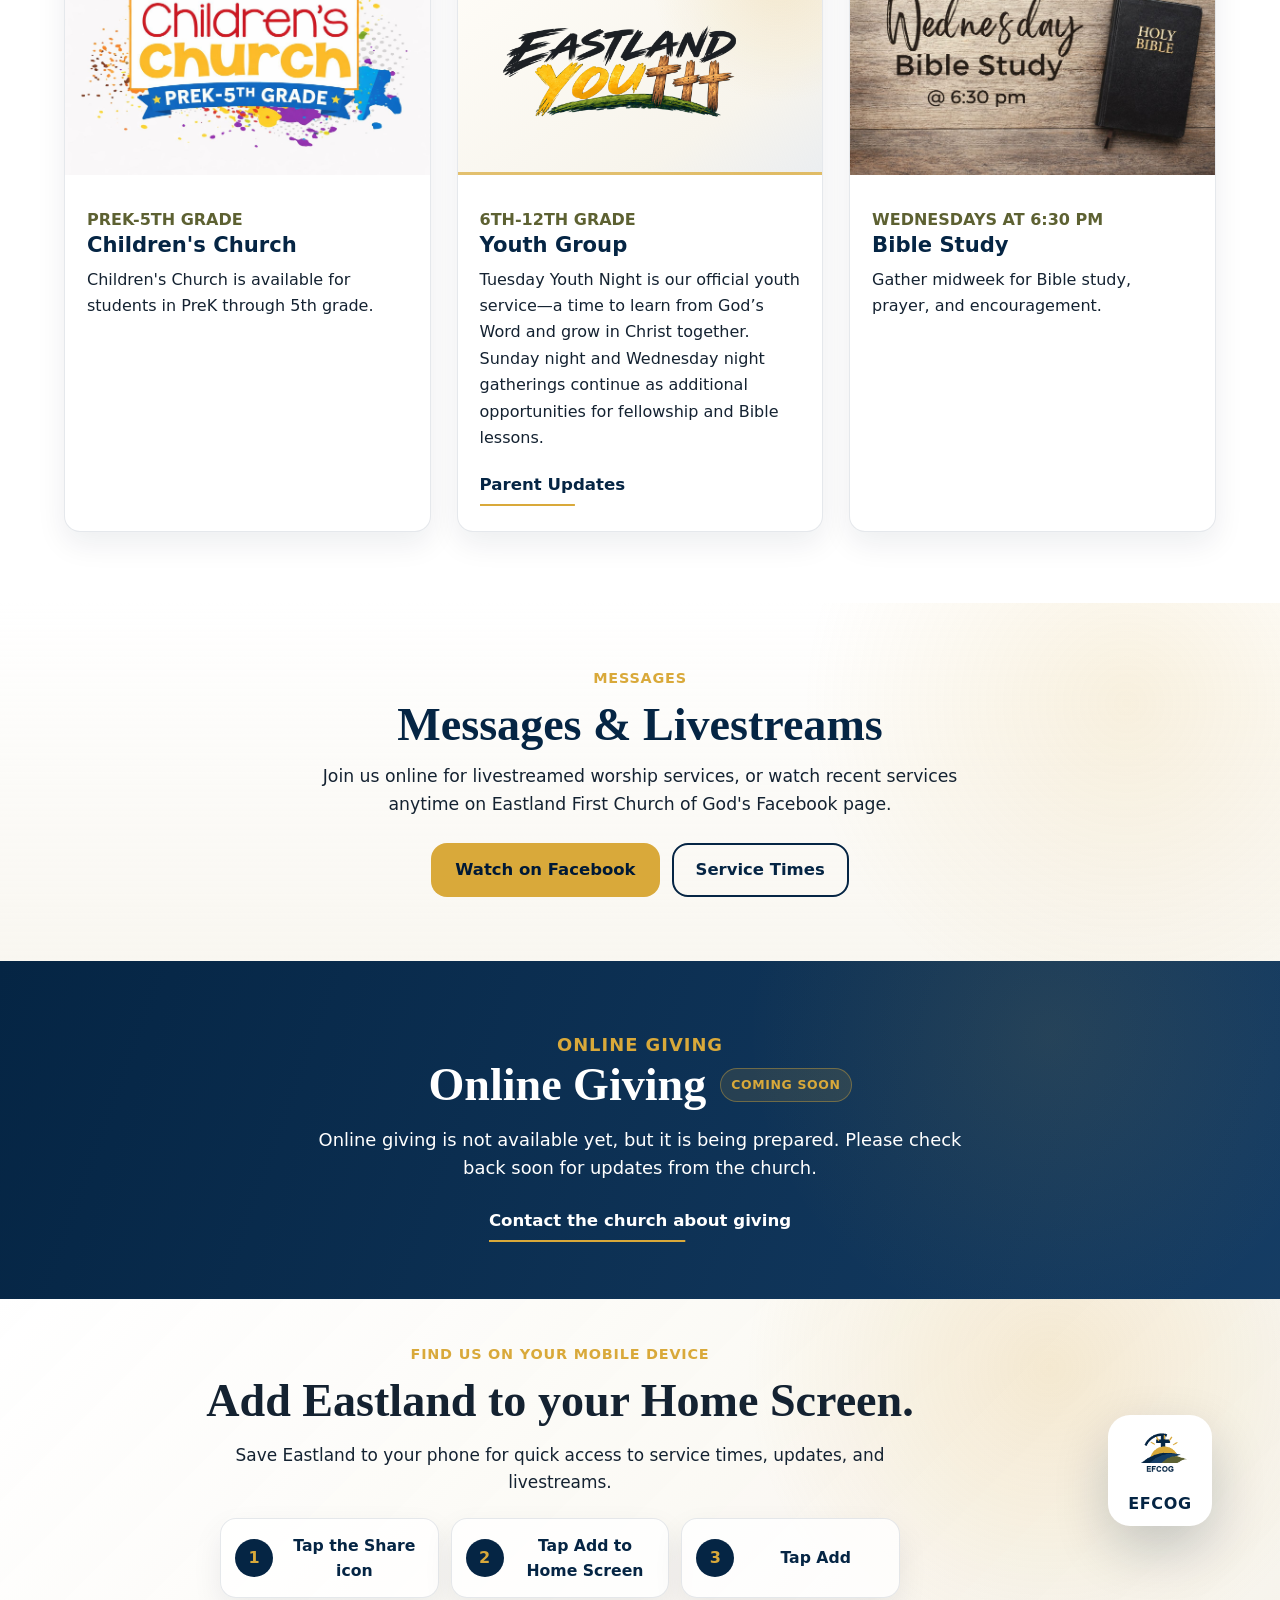
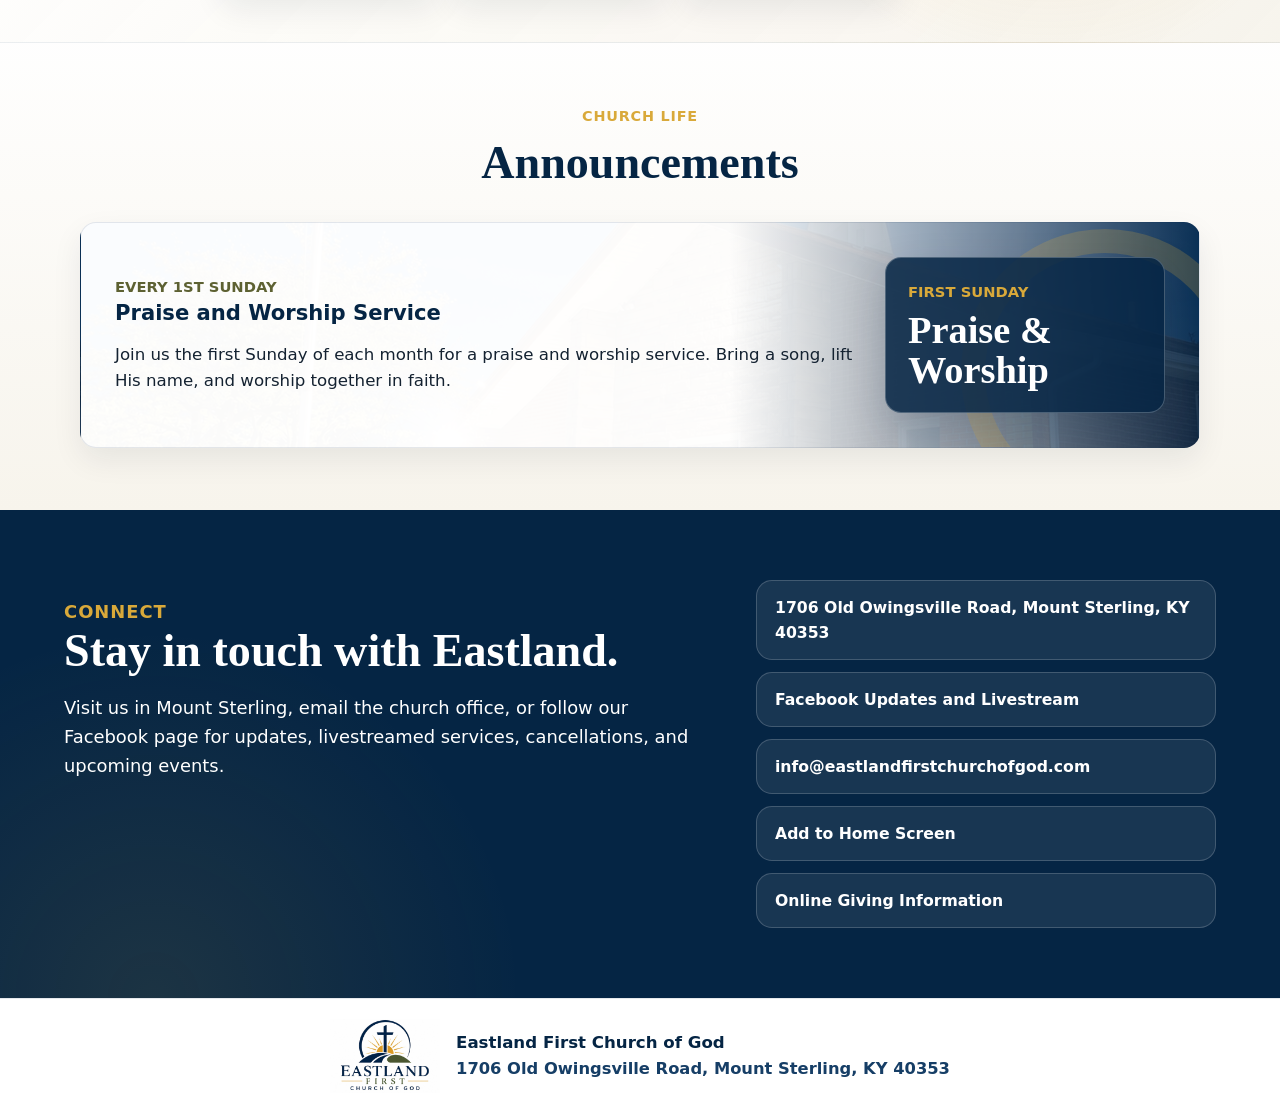
==== commit de739f25: "Publish Eastland service and sharing updates" ====
--- a/index.html
+++ b/index.html
@@ -212,7 +212,7 @@
               </a>
               <a
                 class="youth-night-directions"
-                href="https://www.google.com/maps/search/?api=1&amp;query=1706%20Old%20Owingsville%20Road%2C%20Mount%20Sterling%2C%20KY%2040353"
+                href="https://maps.app.goo.gl/eFwbhGcEmQ6VSjjY6"
               >
                 Get directions
               </a>
@@ -246,6 +246,10 @@
           <article>
             <span>Wednesday Bible Study</span>
             <strong>6:30 PM</strong>
+          </article>
+          <article>
+            <span>Tuesday Youth Night</span>
+            <strong>6:00–8:00 p.m.</strong>
           </article>
         </div>
       </section>
@@ -609,7 +613,7 @@
 
         <div class="connect-list">
           <a
-            href="https://www.google.com/maps/search/?api=1&query=1706%20Old%20Owingsville%20Road%2C%20Mount%20Sterling%2C%20KY%2040353"
+            href="https://maps.app.goo.gl/eFwbhGcEmQ6VSjjY6"
           >
             1706 Old Owingsville Road, Mount Sterling, KY 40353
           </a>
--- a/styles.css
+++ b/styles.css
@@ -690,12 +690,13 @@
 
 .time-grid {
   display: grid;
-  grid-template-columns: repeat(4, minmax(0, 1fr));
+  grid-template-columns: repeat(6, minmax(0, 1fr));
   gap: clamp(12px, 1.6vw, 18px);
 }
 
 .time-grid article {
   position: relative;
+  grid-column: span 2;
   min-height: 142px;
   overflow: hidden;
   padding: 24px;
@@ -709,6 +710,14 @@
     border-color 0.25s ease,
     box-shadow 0.25s ease,
     transform 0.25s ease;
+}
+
+.time-grid article:nth-child(4) {
+  grid-column: 2 / span 2;
+}
+
+.time-grid article:nth-child(5) {
+  grid-column: 4 / span 2;
 }
 
 .time-grid article::before {
@@ -1781,6 +1790,17 @@
   .four-column {
     grid-template-columns: repeat(2, minmax(0, 1fr));
   }
+
+  .time-grid article,
+  .time-grid article:nth-child(4) {
+    grid-column: auto;
+  }
+
+  .time-grid article:nth-child(5) {
+    grid-column: 1 / -1;
+    width: calc((100% - clamp(12px, 1.6vw, 18px)) / 2);
+    justify-self: center;
+  }
 }
 
 @media (max-width: 680px) {
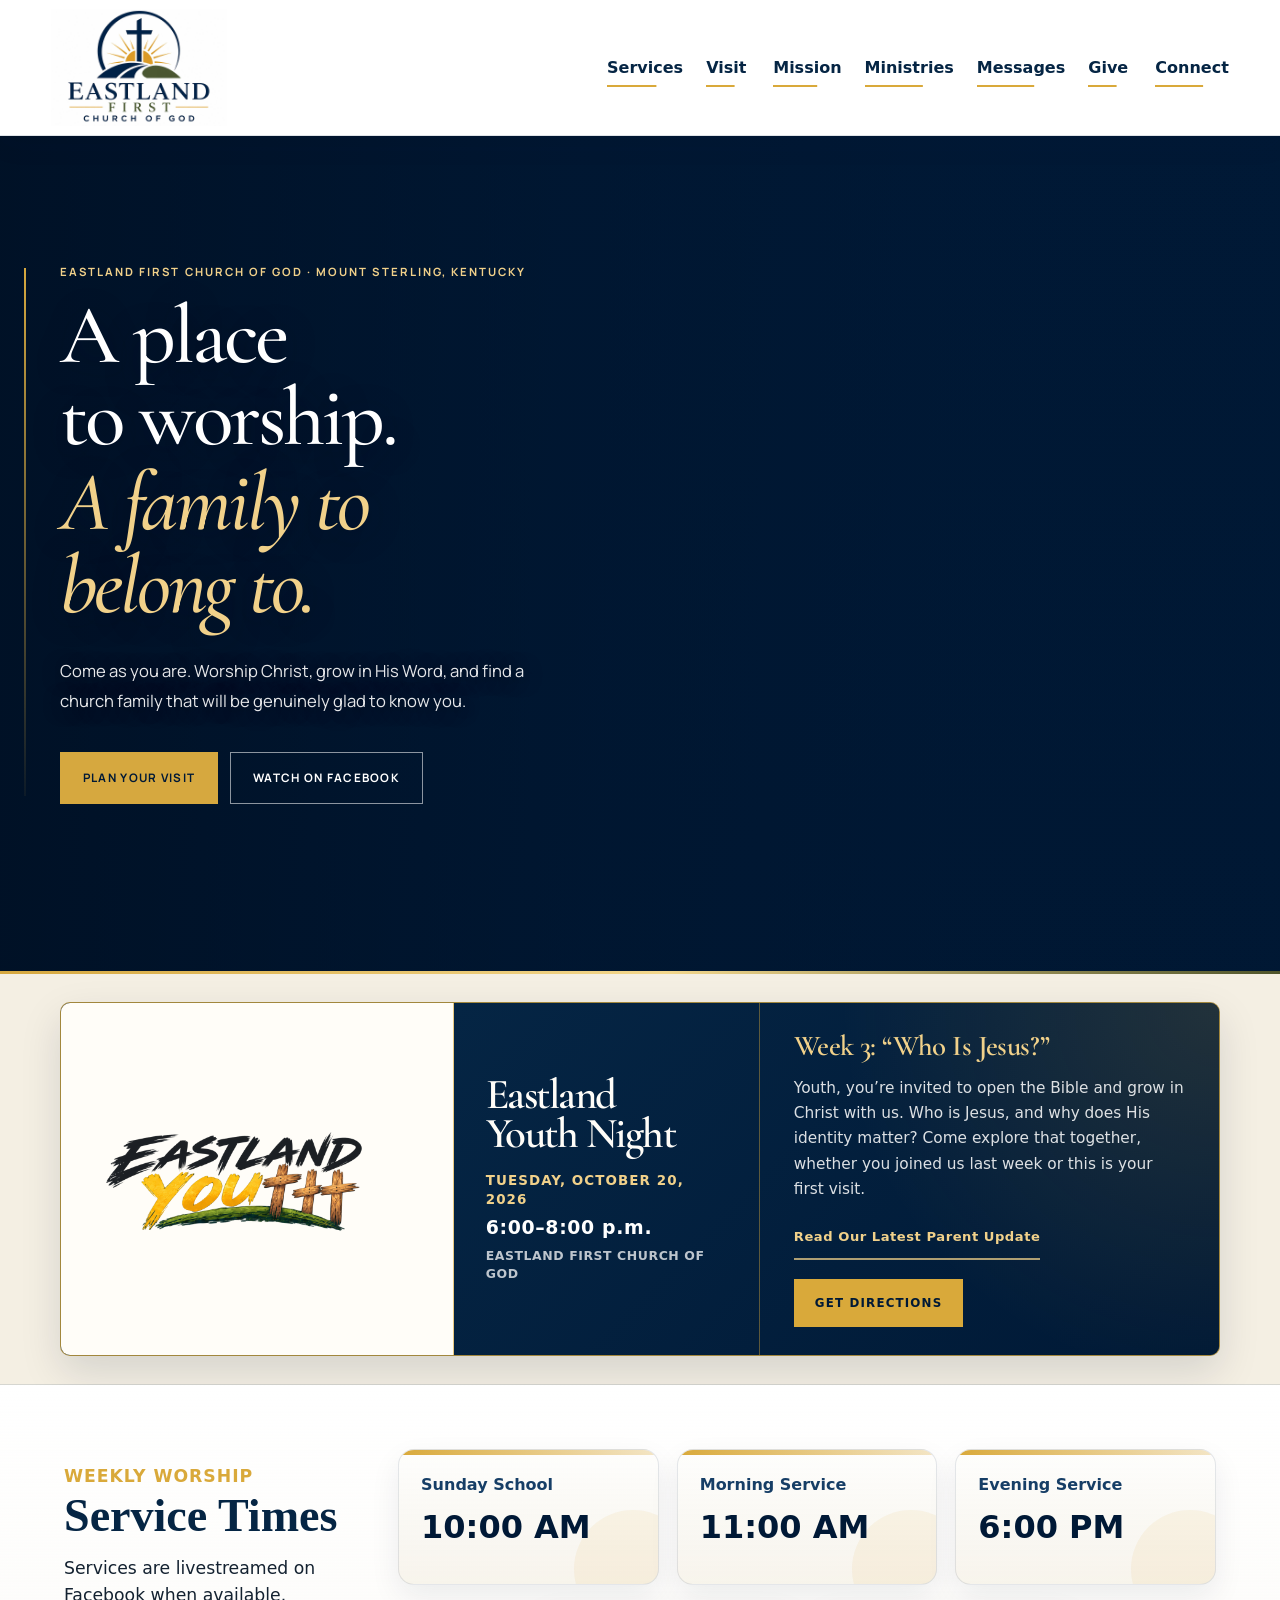
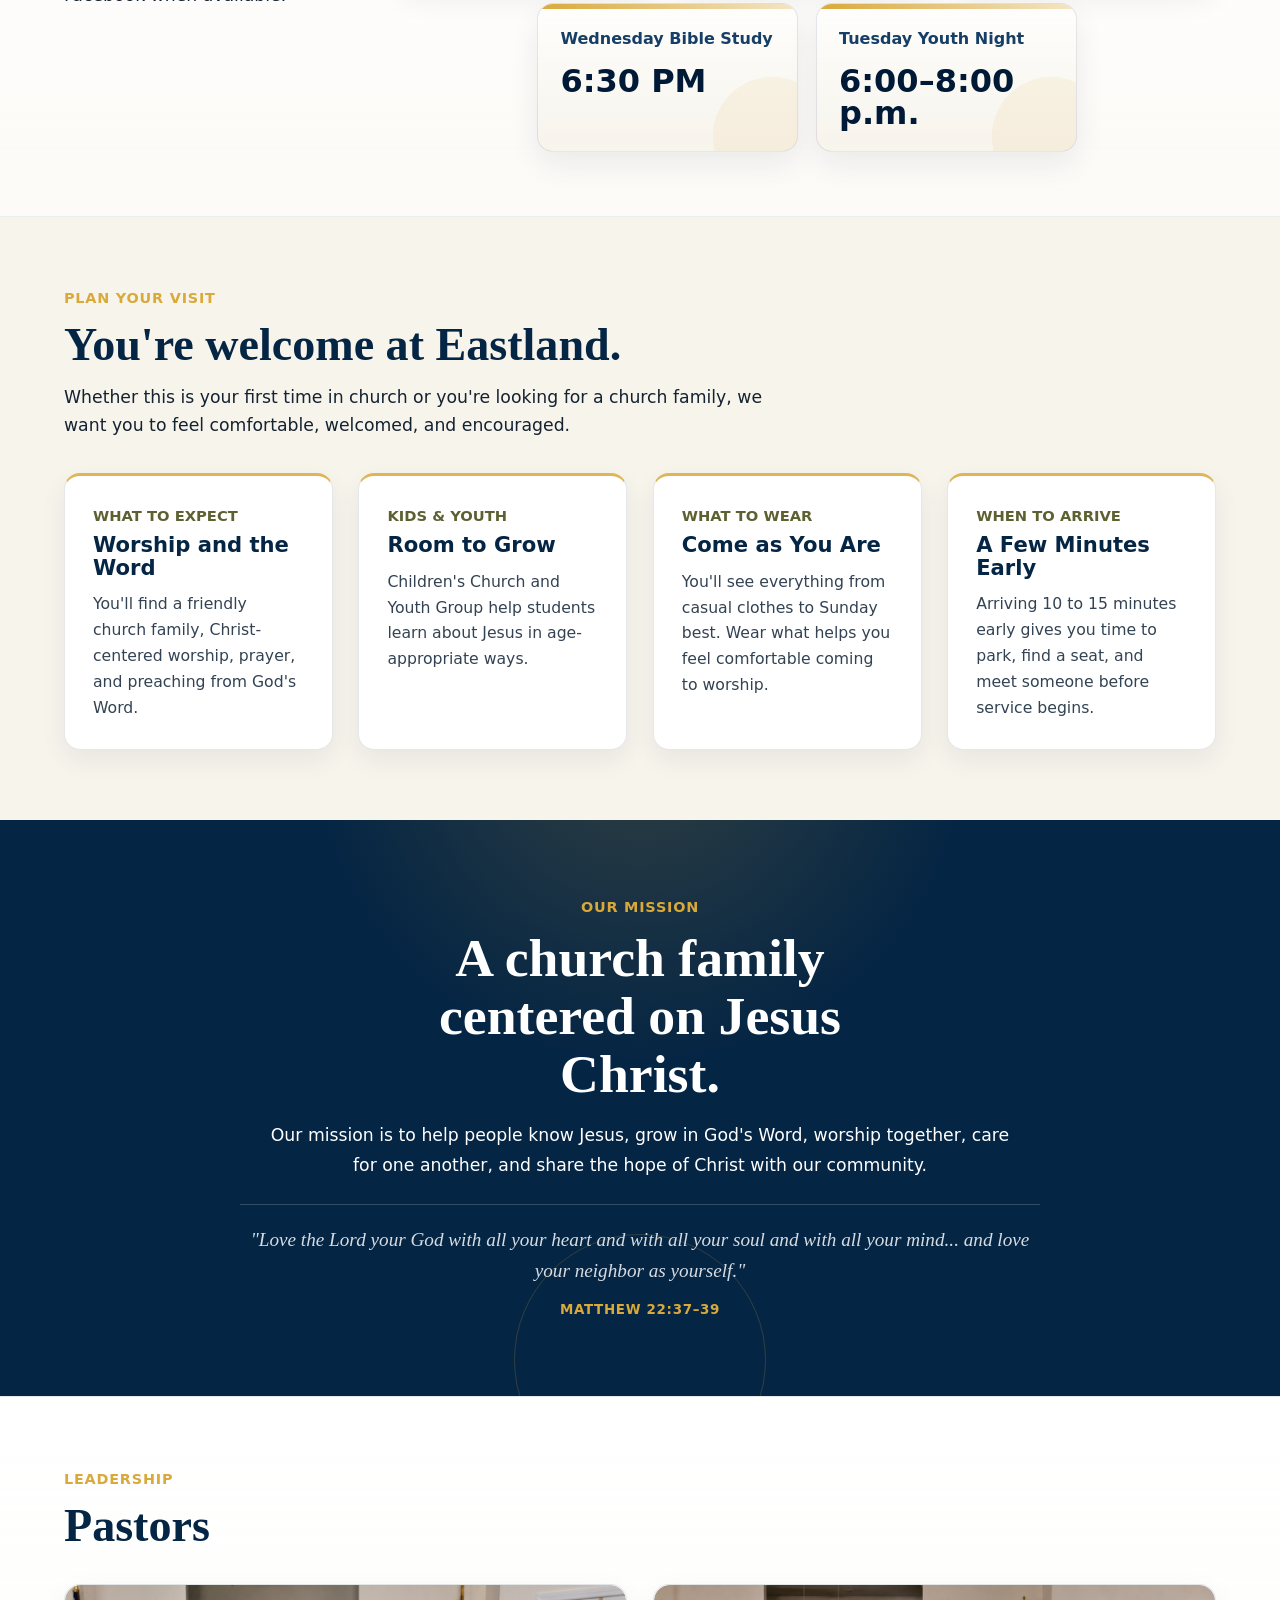
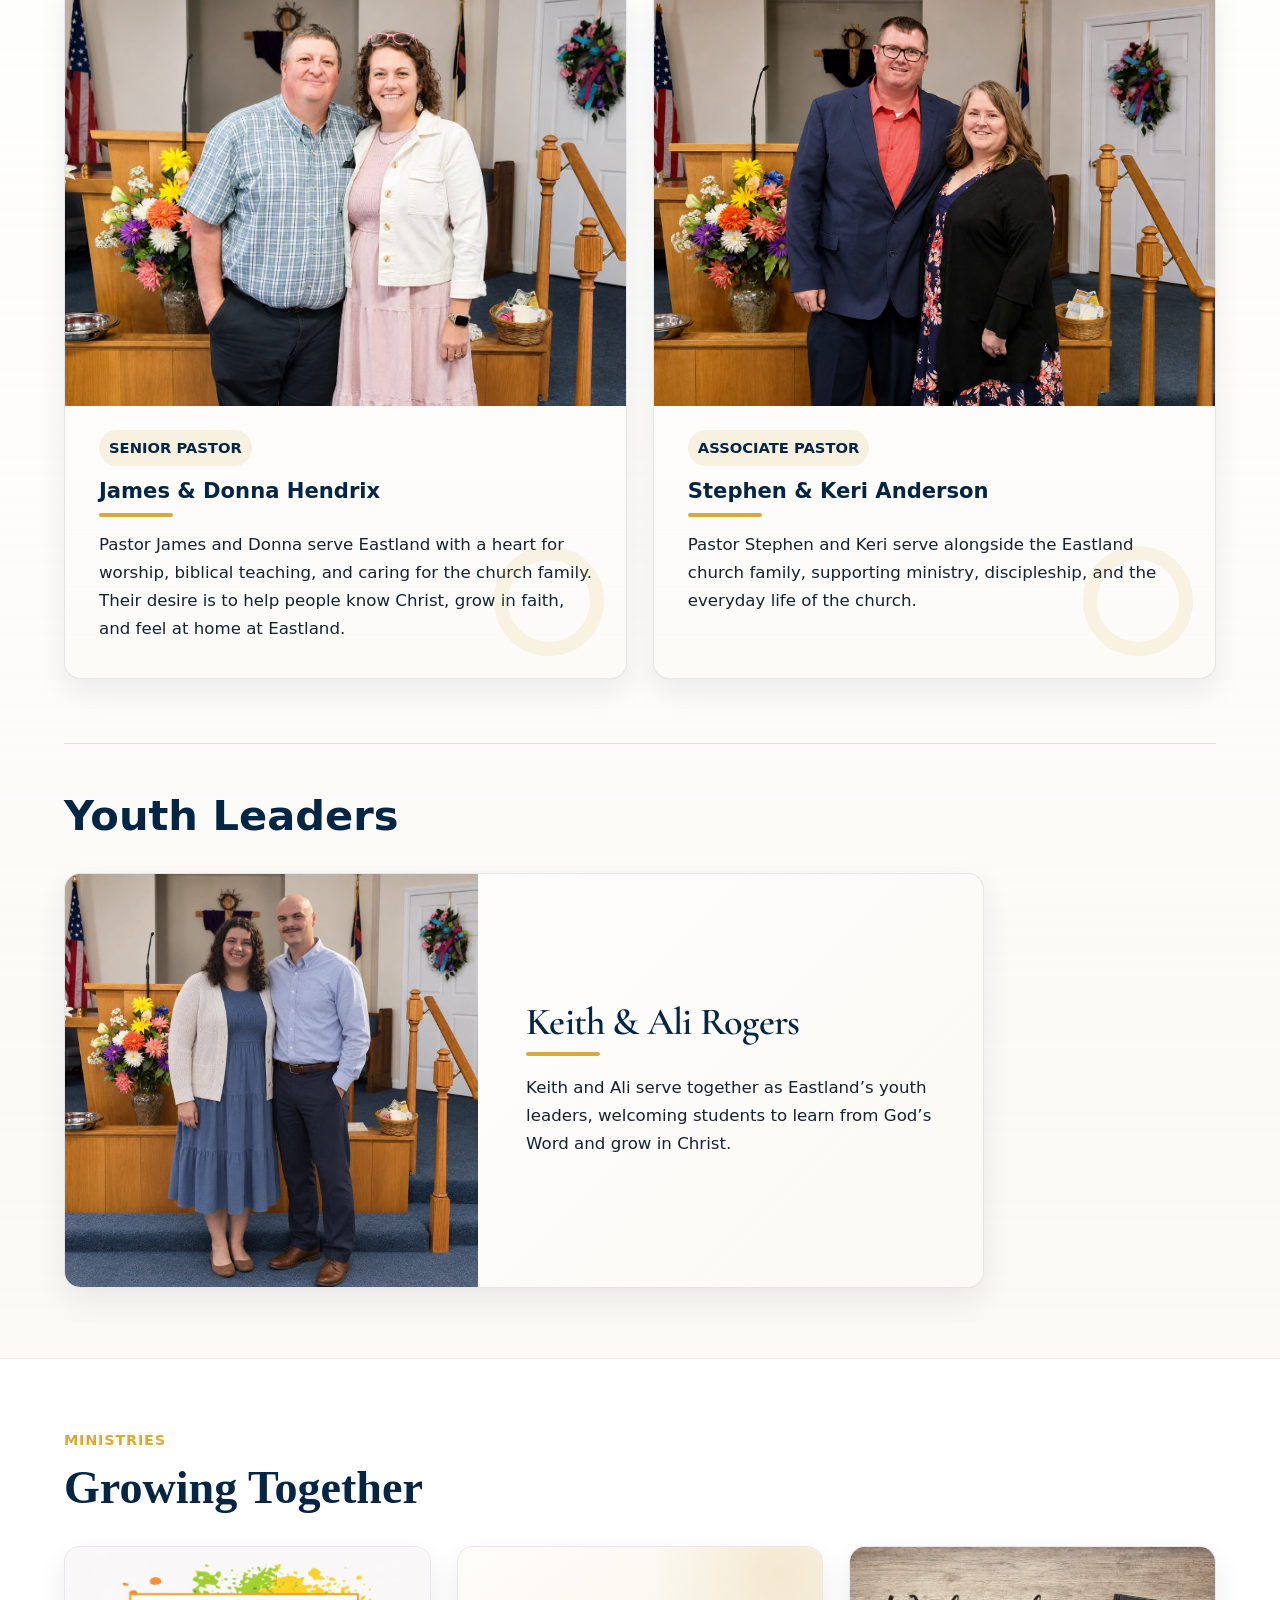
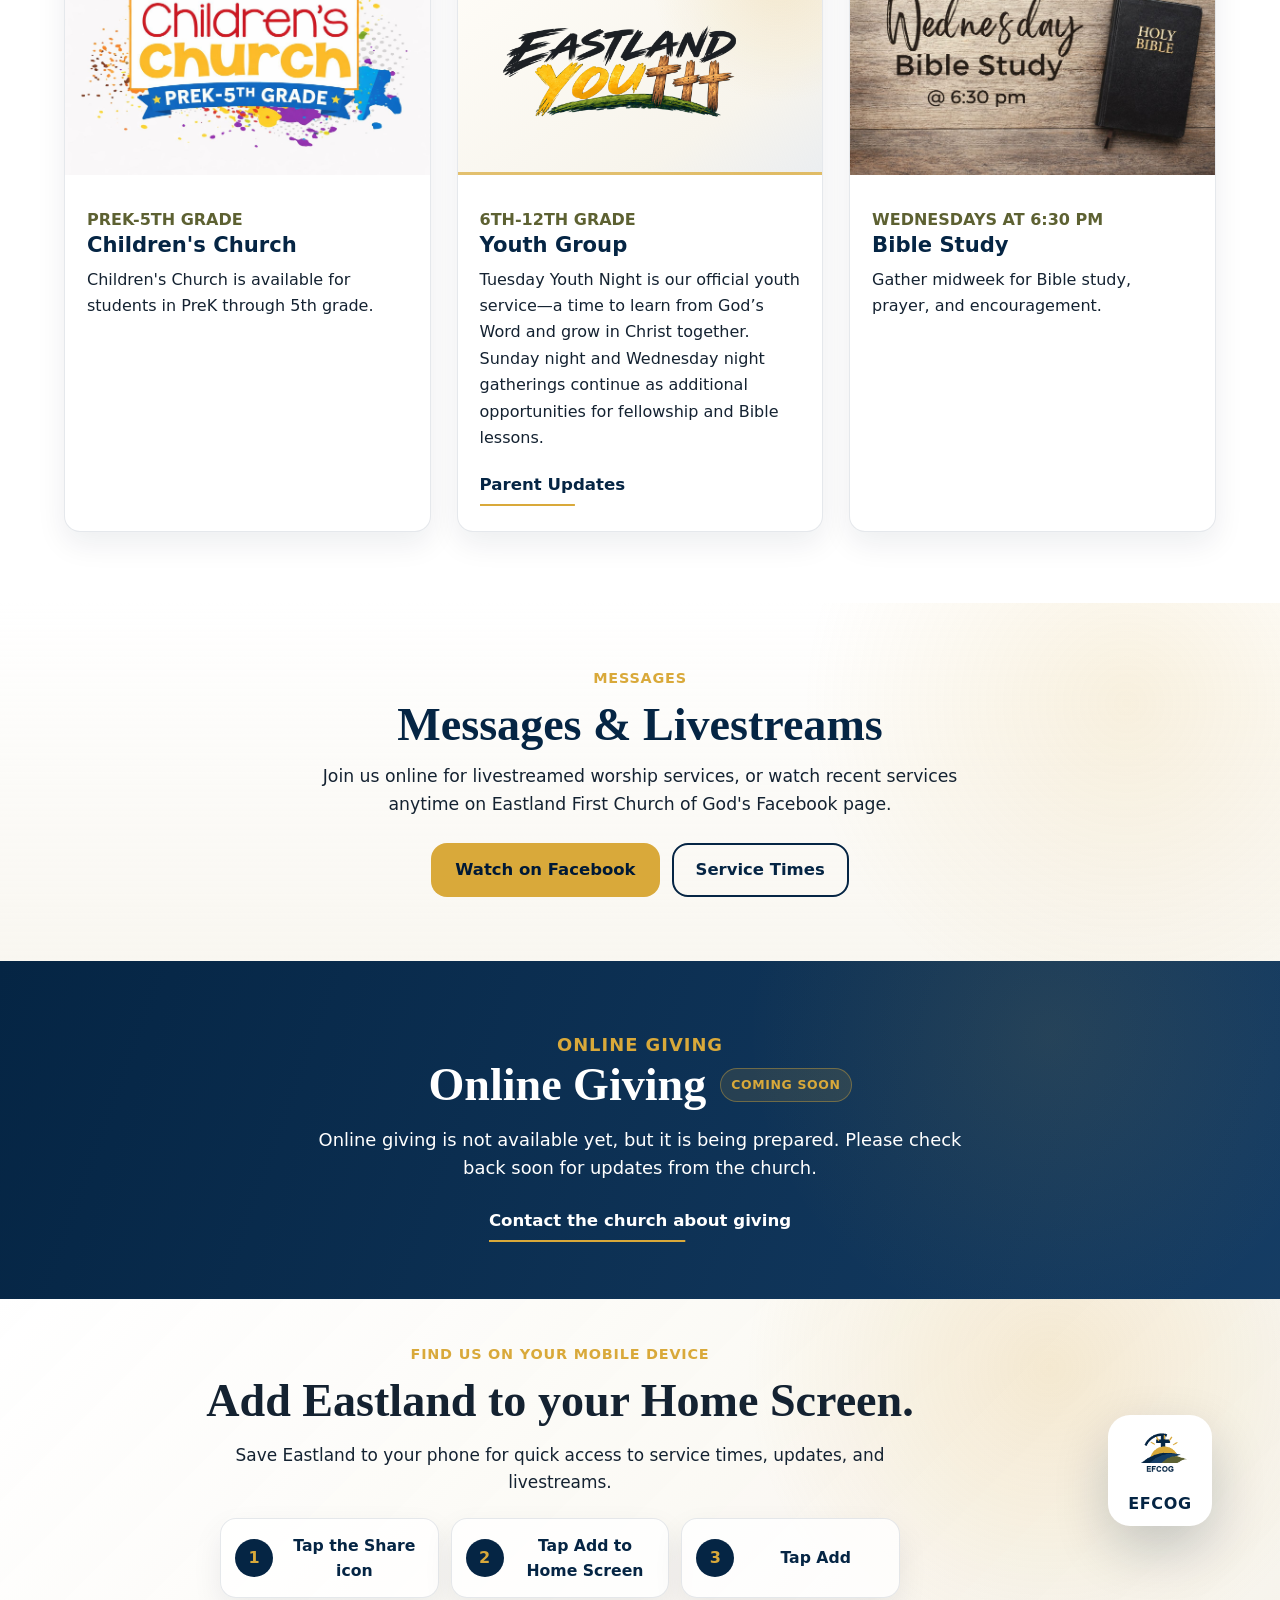
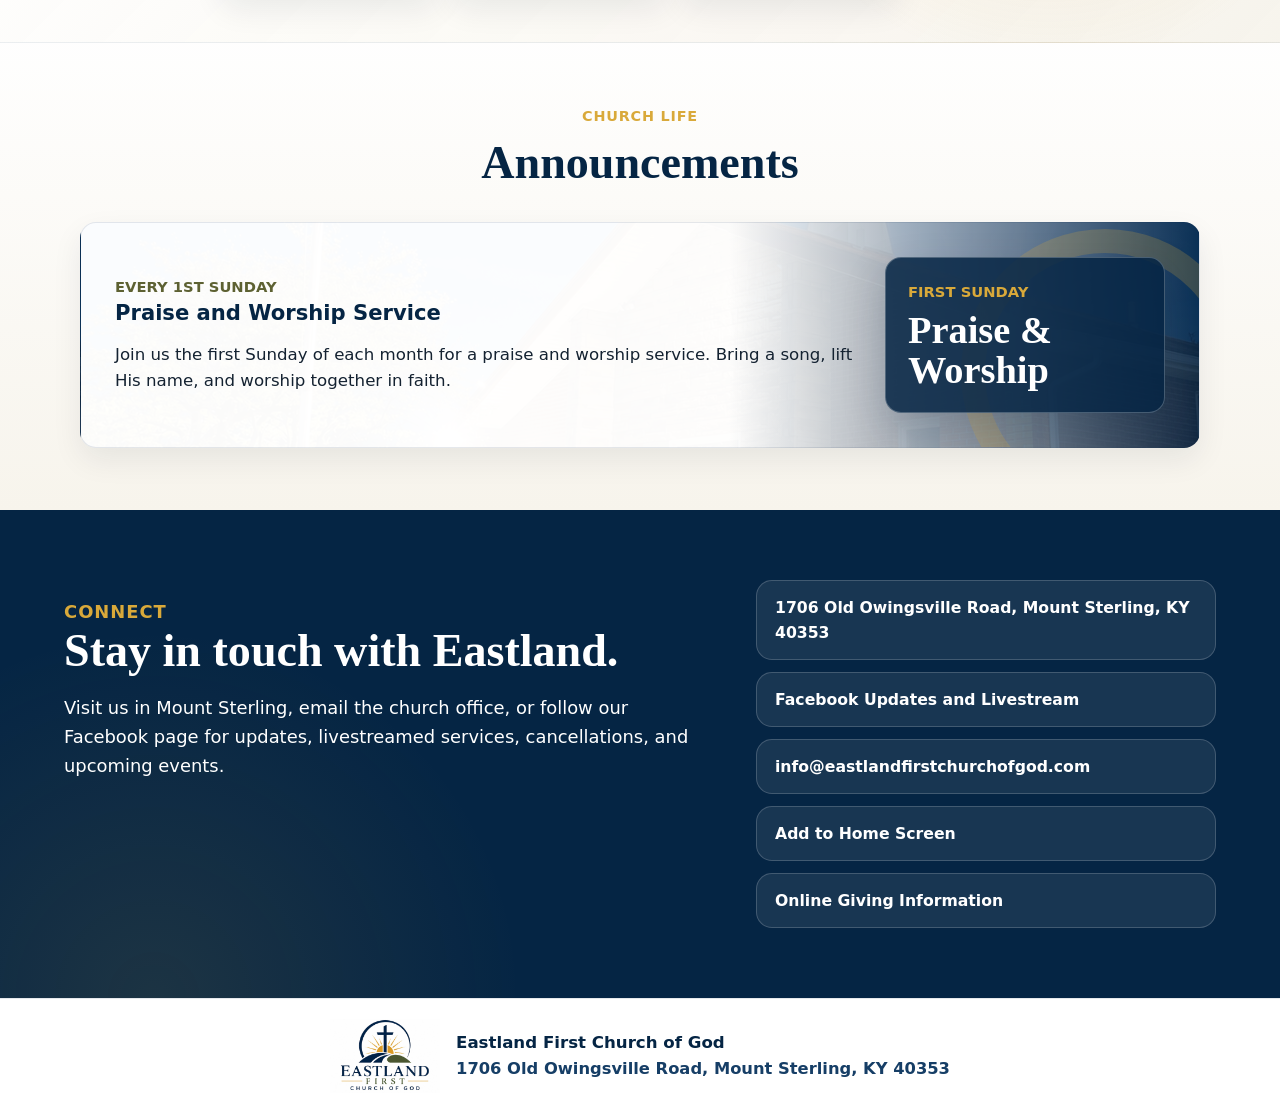
==== commit 1d24a241: "Feature Eastland Youth Week 3 on October 20" ====
--- a/index.html
+++ b/index.html
@@ -191,22 +191,22 @@
           <div class="youth-night-content">
             <div class="youth-night-event">
               <h2 id="youth-night-title">Eastland Youth Night</h2>
-              <p class="youth-night-date">Tuesday, October 13, 2026</p>
+              <p class="youth-night-date">Tuesday, October 20, 2026</p>
               <p class="youth-night-time">6:00–8:00 p.m.</p>
               <p class="youth-night-location">Eastland First Church of God</p>
             </div>
 
             <div class="youth-night-lesson">
-              <h3>Week 2: “What Went Wrong?”</h3>
+              <h3>Week 3: “Who Is Jesus?”</h3>
               <p>
                 Youth, you’re invited to open the Bible and grow in Christ with us.
-                Why do we hide when we know we’ve done wrong—and how does God respond?
+                Who is Jesus, and why does His identity matter?
                 Come explore that together, whether you joined us last week or this is
                 your first visit.
               </p>
               <a
                 class="youth-night-update-link"
-                href="parent-updates/2026-10-06-who-says-what-youre-worth/"
+                href="parent-updates/2026-10-13-what-went-wrong/"
               >
                 Read Our Latest Parent Update
               </a>
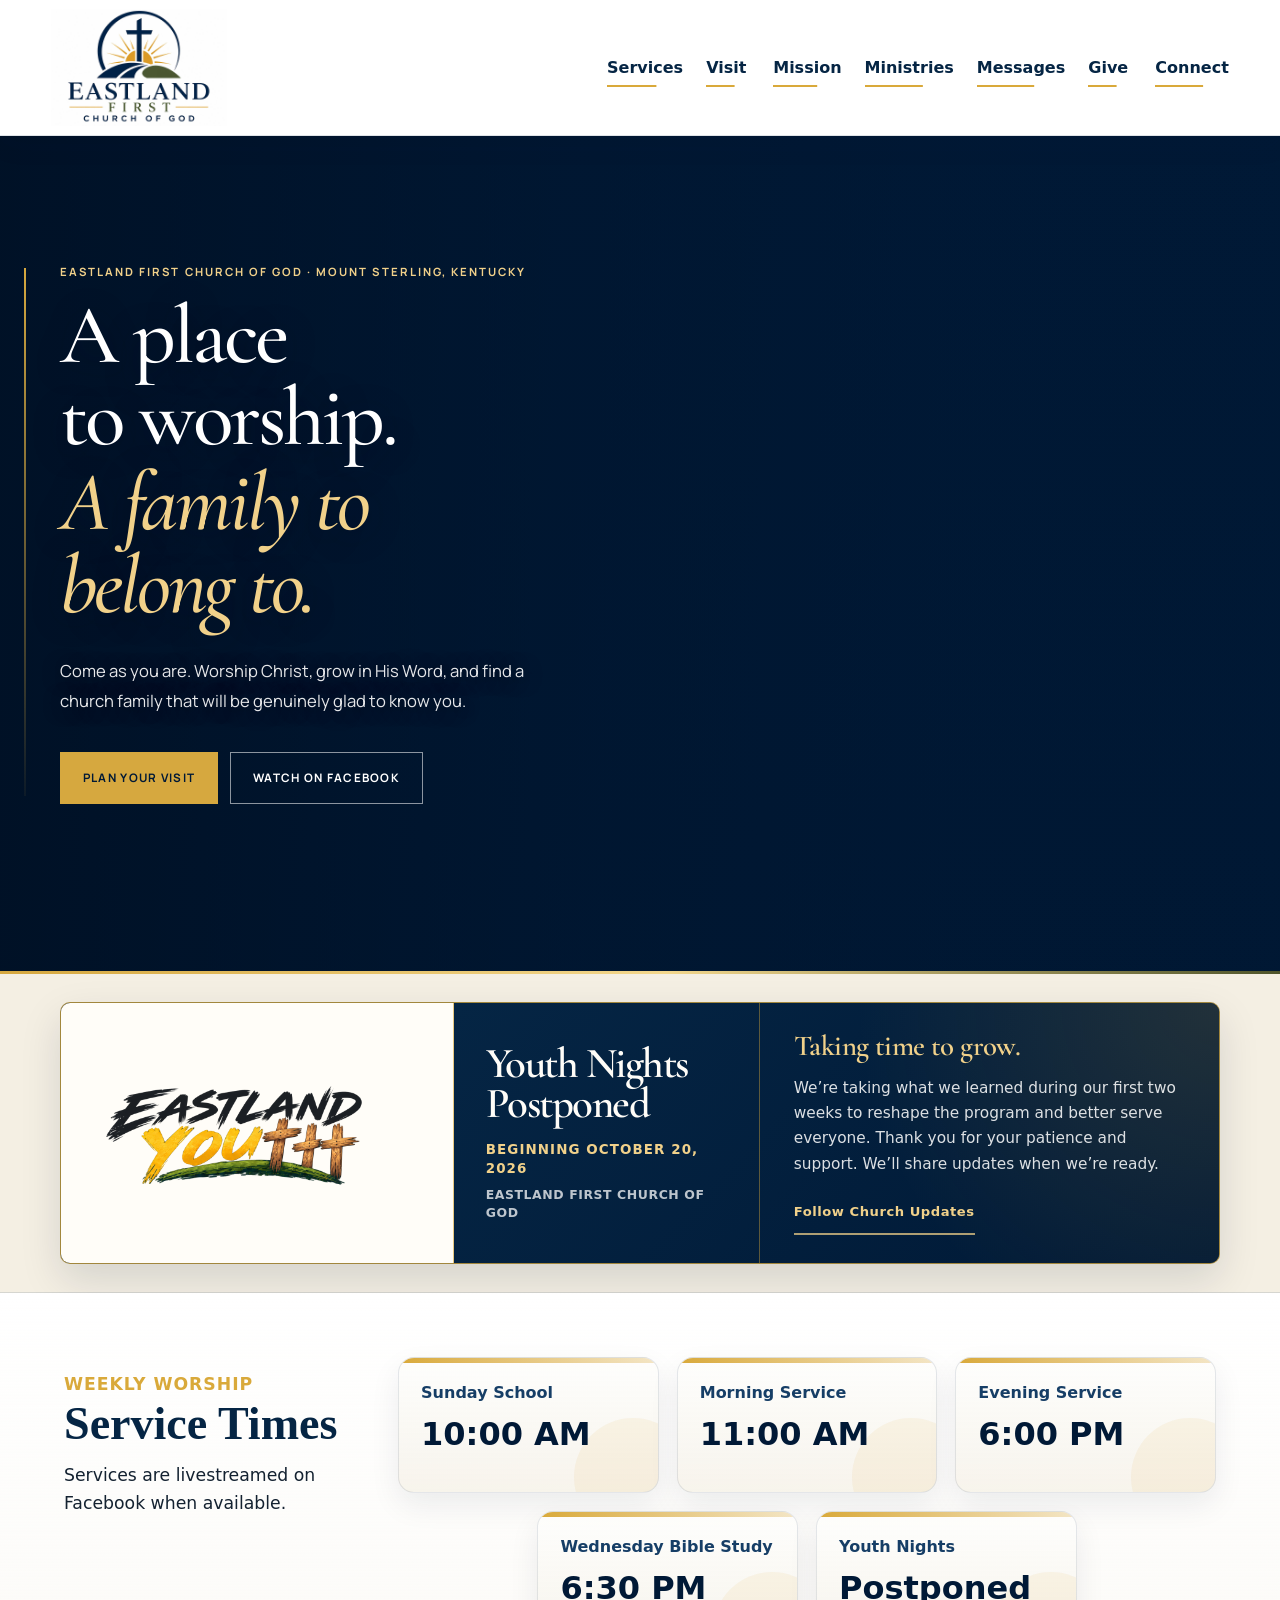
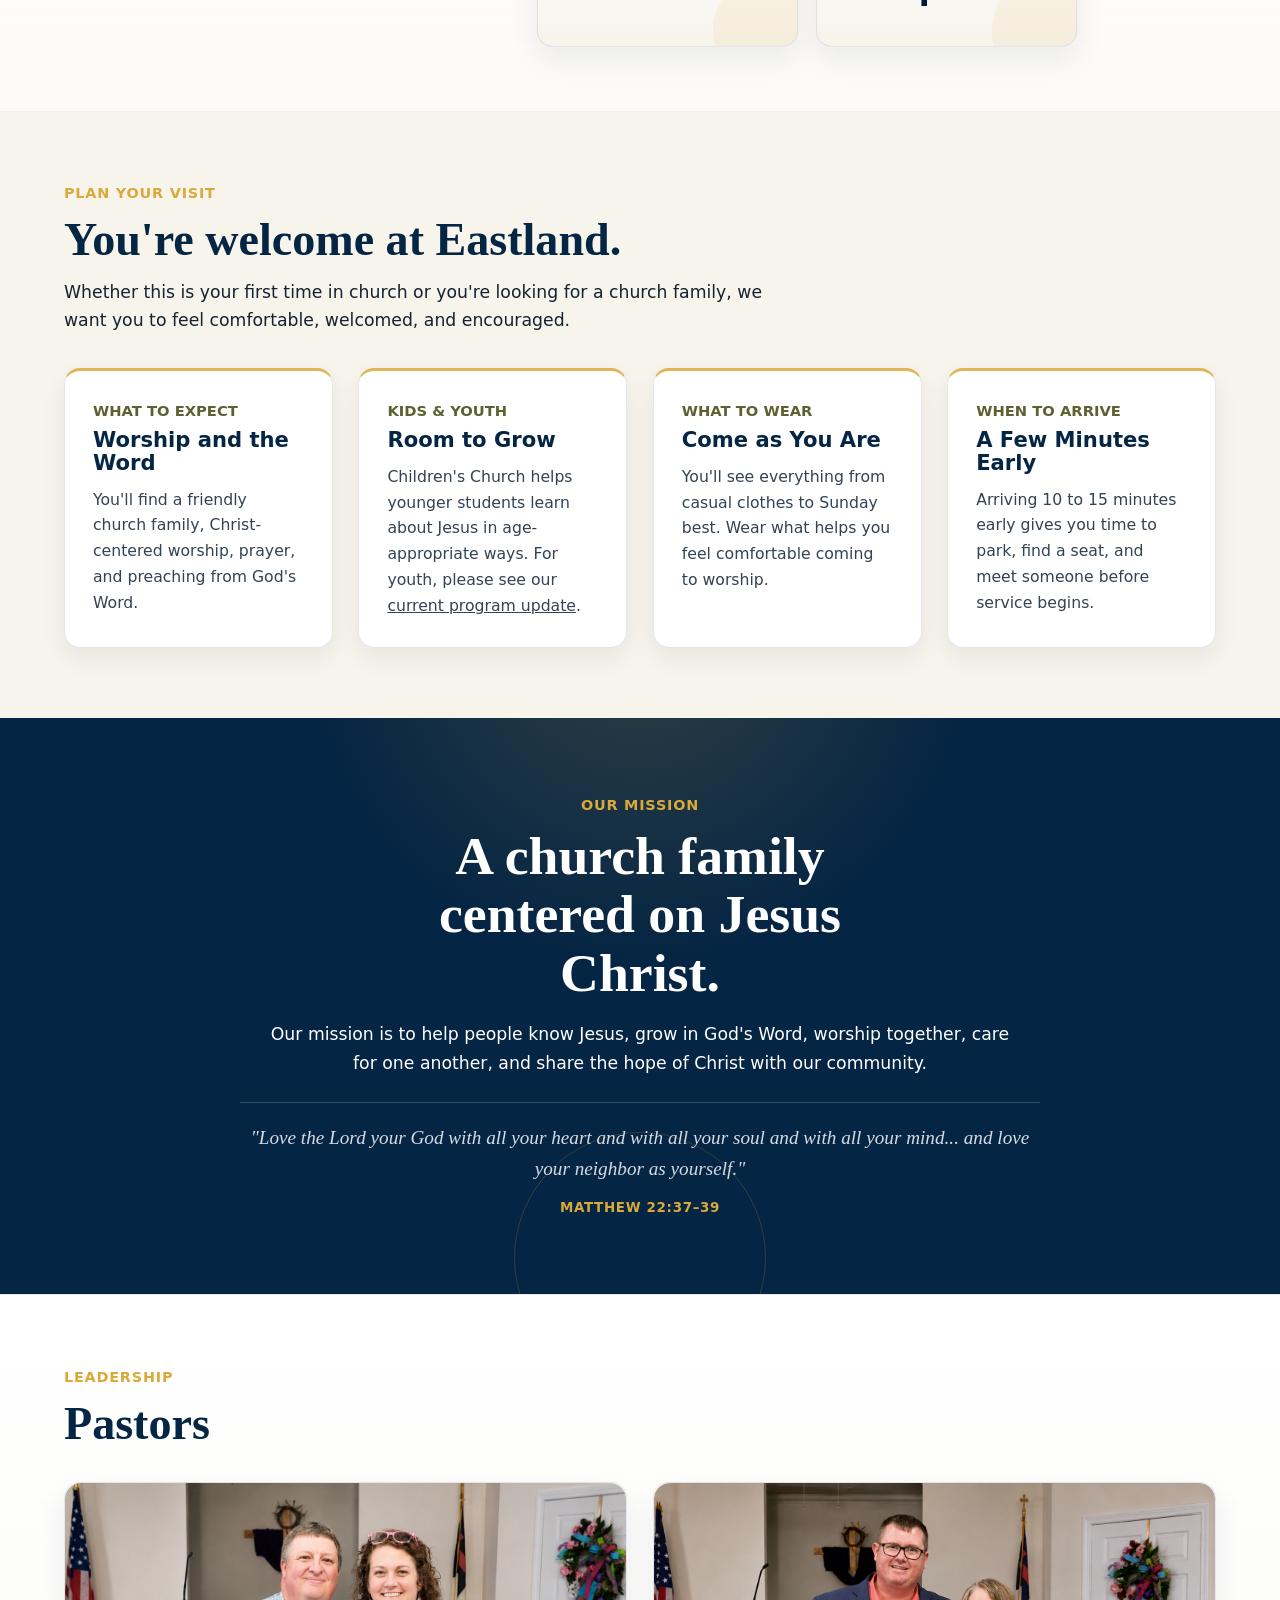
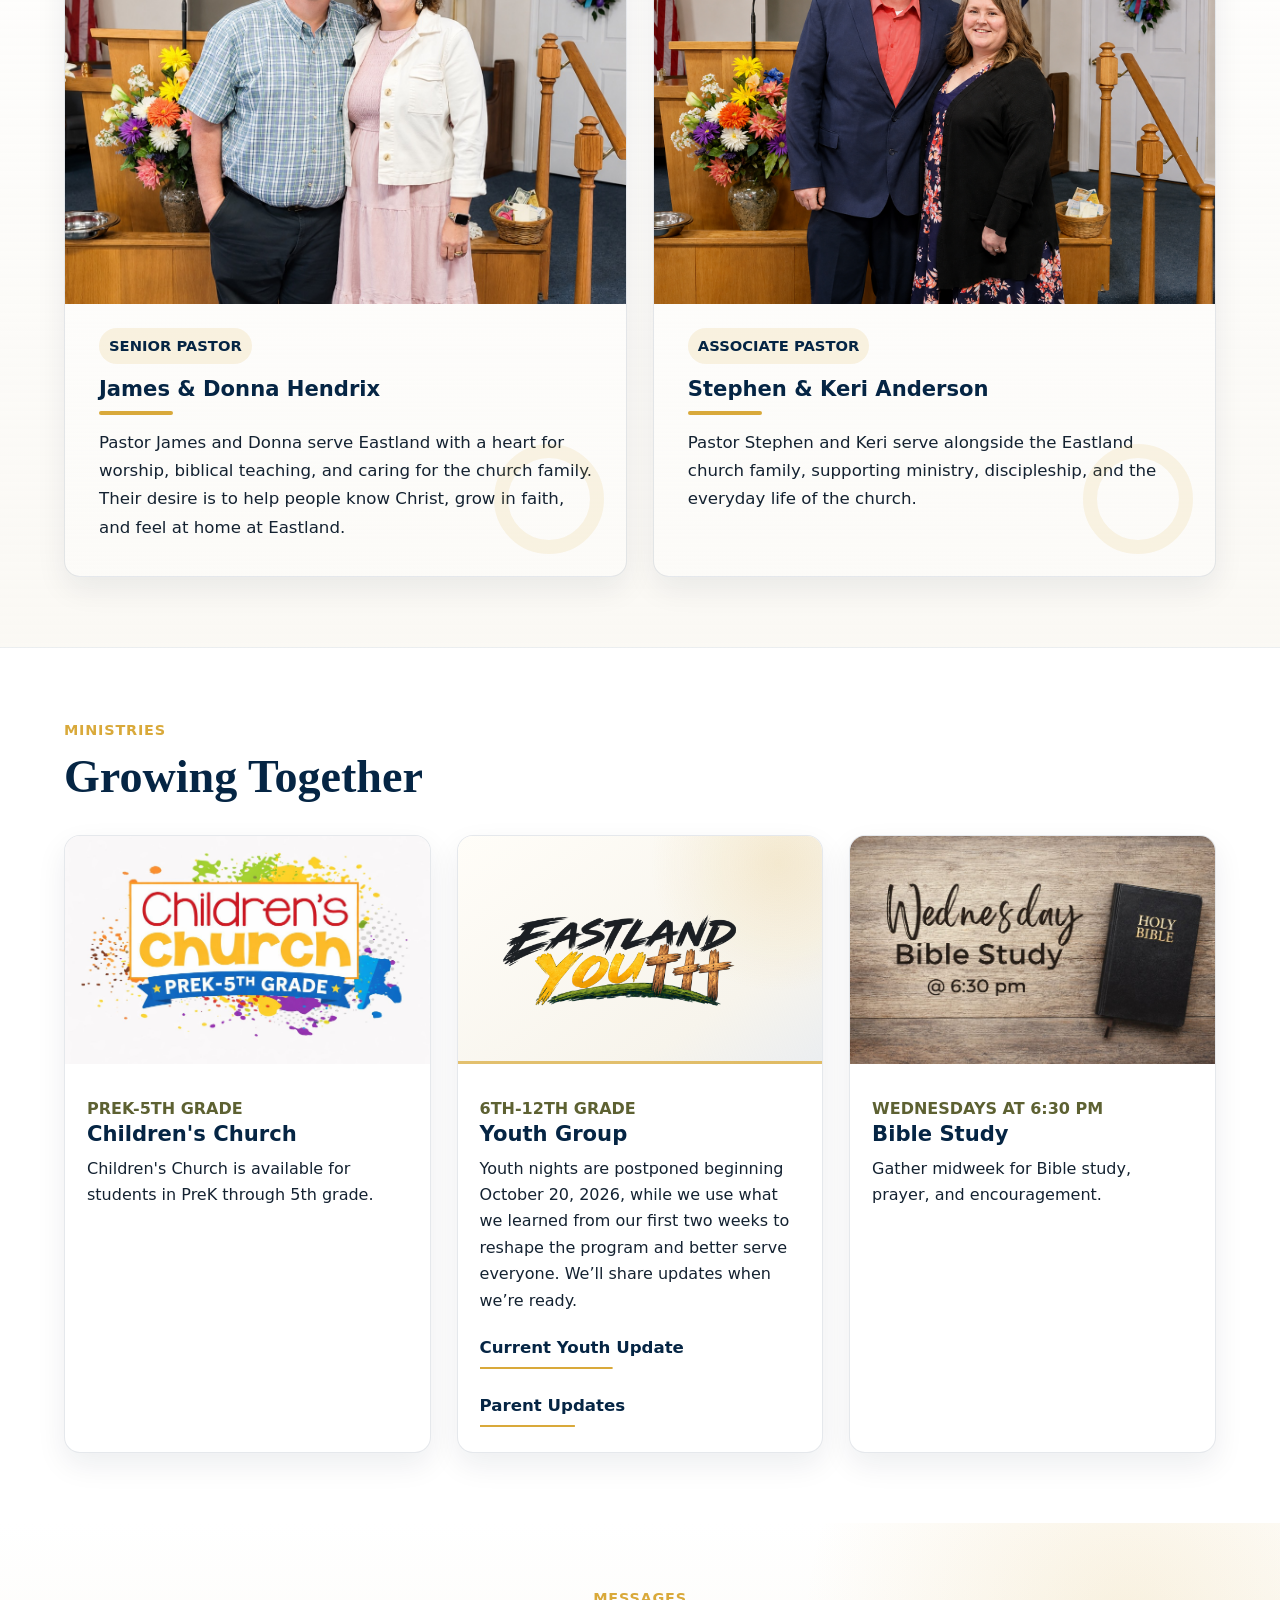
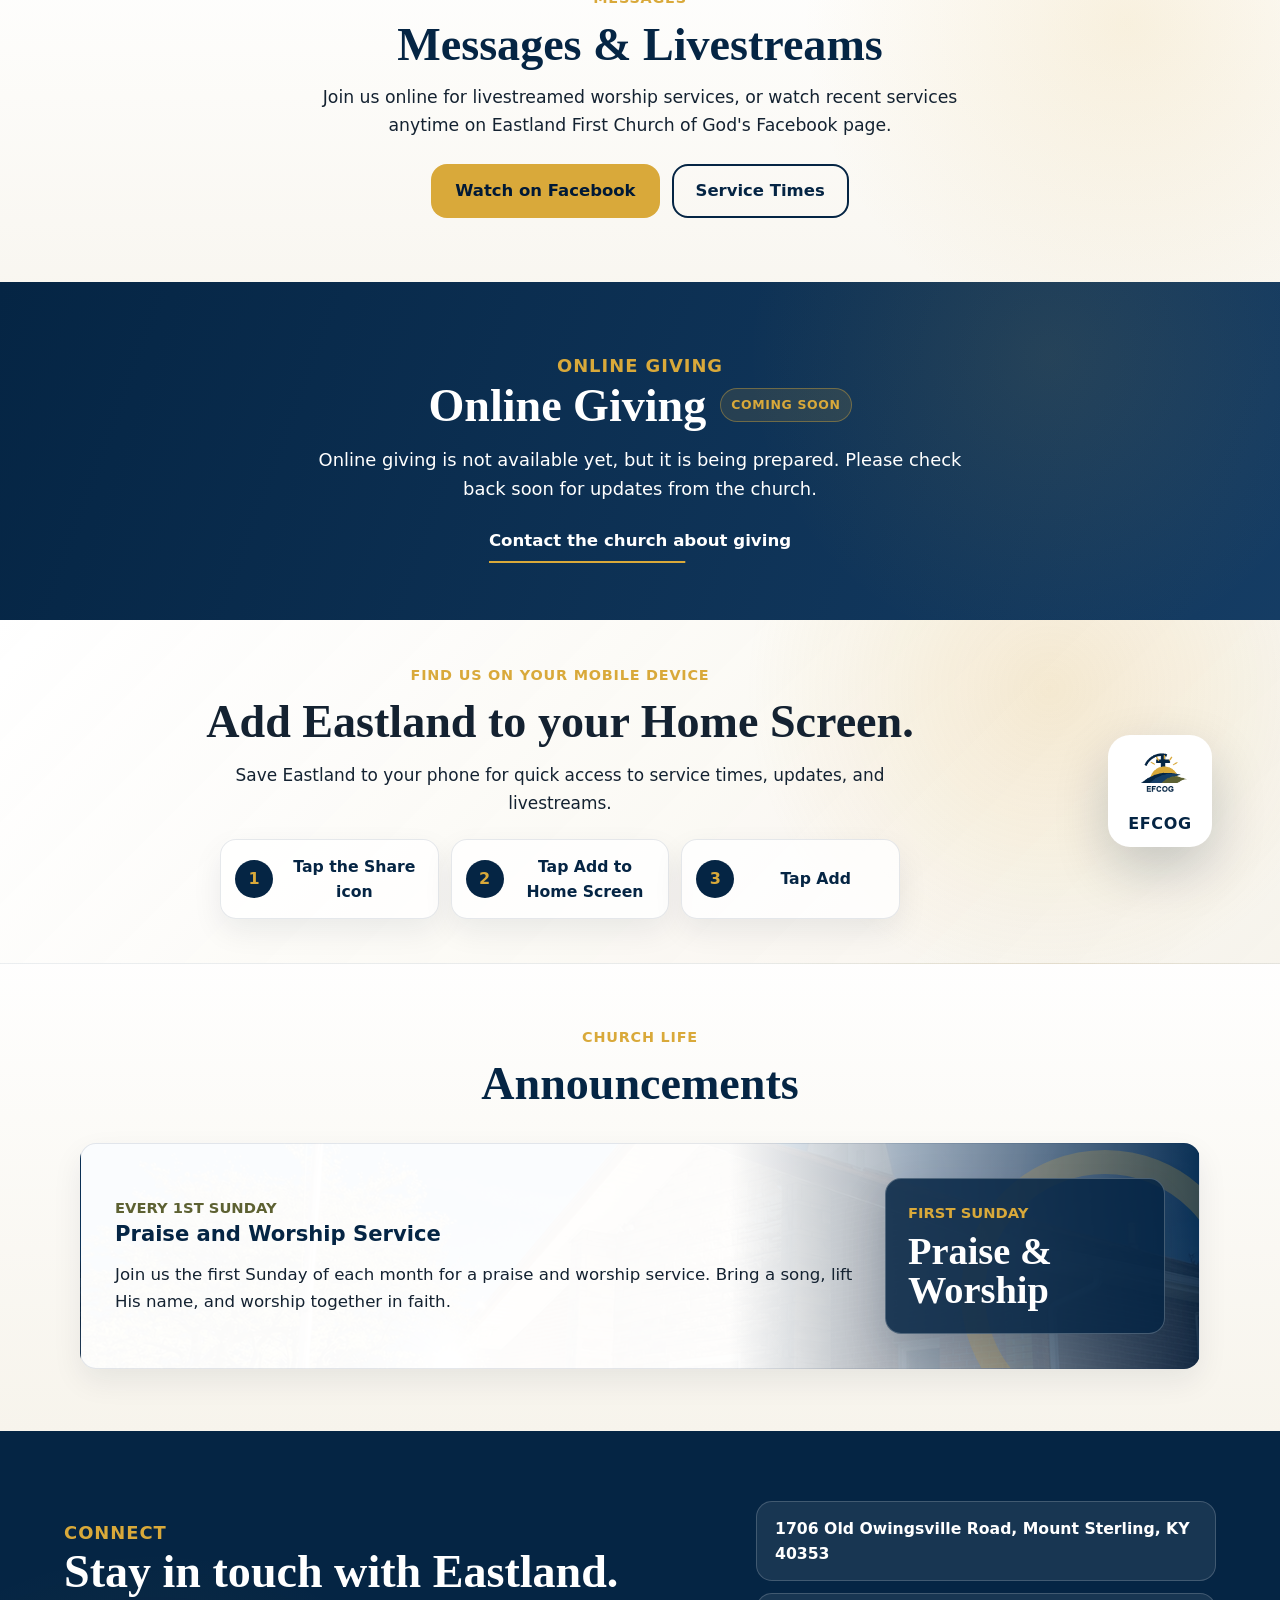
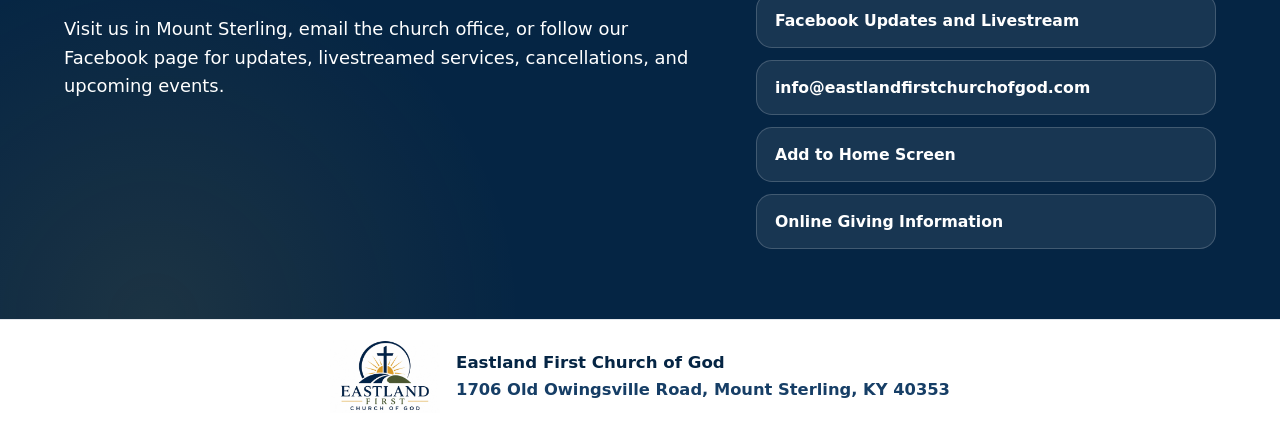
==== commit 03017891: "Update youth program status and current website notices" ====
--- a/index.html
+++ b/index.html
@@ -16,7 +16,7 @@
     <meta name="viewport" content="width=device-width, initial-scale=1" />
     <meta
       name="description"
-      content="Eastland First Church of God in Mount Sterling, Kentucky. Join us for Sunday worship, Bible study, children's church, youth group, online giving, and livestreamed services."
+      content="Eastland First Church of God in Mount Sterling, Kentucky. Find worship times, Bible study, children's church, livestreams, and the latest youth program updates."
     />
     <meta name="theme-color" content="#052544" />
     <meta name="apple-mobile-web-app-title" content="Eastland First" />
@@ -44,7 +44,7 @@
     <meta property="og:title" content="Eastland First Church of God" />
     <meta
       property="og:description"
-      content="A church family in Mount Sterling, Kentucky. Join us for worship, Bible study, children's church, youth group, and livestreamed services."
+      content="A church family in Mount Sterling, Kentucky. Find worship times, Bible study, children's church, livestreams, and the latest youth program updates."
     />
     <meta property="og:type" content="website" />
     <meta property="og:url" content="https://eastlandfirstchurchofgod.com/" />
@@ -175,7 +175,7 @@
         </div>
       </section>
 
-      <section class="youth-night-banner" aria-labelledby="youth-night-title">
+      <section class="youth-night-banner" id="youth-update" aria-labelledby="youth-night-title">
         <div class="youth-night-inner">
           <figure class="youth-night-artwork">
             <img
@@ -190,31 +190,23 @@
 
           <div class="youth-night-content">
             <div class="youth-night-event">
-              <h2 id="youth-night-title">Eastland Youth Night</h2>
-              <p class="youth-night-date">Tuesday, October 20, 2026</p>
-              <p class="youth-night-time">6:00–8:00 p.m.</p>
+              <h2 id="youth-night-title">Youth Nights Postponed</h2>
+              <p class="youth-night-date">Beginning October 20, 2026</p>
               <p class="youth-night-location">Eastland First Church of God</p>
             </div>
 
             <div class="youth-night-lesson">
-              <h3>Week 3: “Who Is Jesus?”</h3>
+              <h3>Taking time to grow.</h3>
               <p>
-                Youth, you’re invited to open the Bible and grow in Christ with us.
-                Who is Jesus, and why does His identity matter?
-                Come explore that together, whether you joined us last week or this is
-                your first visit.
+                We’re taking what we learned during our first two weeks to reshape
+                the program and better serve everyone. Thank you for your patience
+                and support. We’ll share updates when we’re ready.
               </p>
               <a
                 class="youth-night-update-link"
-                href="parent-updates/2026-10-13-what-went-wrong/"
+                href="https://www.facebook.com/EastlandFirstChurchOfGod"
               >
-                Read Our Latest Parent Update
-              </a>
-              <a
-                class="youth-night-directions"
-                href="https://maps.app.goo.gl/eFwbhGcEmQ6VSjjY6"
-              >
-                Get directions
+                Follow Church Updates
               </a>
             </div>
           </div>
@@ -248,8 +240,8 @@
             <strong>6:30 PM</strong>
           </article>
           <article>
-            <span>Tuesday Youth Night</span>
-            <strong>6:00–8:00 p.m.</strong>
+            <span>Youth Nights</span>
+            <strong>Postponed</strong>
           </article>
         </div>
       </section>
@@ -278,8 +270,9 @@
             <p class="label">Kids & Youth</p>
             <h3>Room to Grow</h3>
             <p>
-              Children's Church and Youth Group help students learn about Jesus in
-              age-appropriate ways.
+              Children's Church helps younger students learn about Jesus in
+              age-appropriate ways. For youth, please see our
+              <a href="#youth-update">current program update</a>.
             </p>
           </article>
           <article class="info-card">
@@ -374,36 +367,6 @@
             </p>
           </article>
         </div>
-
-        <section class="youth-leaders-subsection" aria-labelledby="youth-leaders-title">
-          <div class="section-heading youth-leaders-heading">
-            <h3 id="youth-leaders-title">Youth Leaders</h3>
-          </div>
-
-          <article class="info-card youth-leaders-card">
-            <picture class="youth-leaders-photo">
-              <source
-                srcset="assets/images/eastland-youth-leaders.jpg"
-                type="image/jpeg"
-              />
-              <img
-                src="assets/images/eastland-youth-leaders.jpg"
-                alt="Keith and Ali Rogers, Eastland Youth Leaders"
-                width="1254"
-                height="1254"
-                loading="lazy"
-                decoding="async"
-              />
-            </picture>
-            <div class="youth-leaders-copy">
-              <h4>Keith &amp; Ali Rogers</h4>
-              <p>
-                Keith and Ali serve together as Eastland’s youth leaders, welcoming
-                students to learn from God’s Word and grow in Christ.
-              </p>
-            </div>
-          </article>
-        </section>
       </section>
 
       <section class="content-section" id="ministries" aria-labelledby="ministries-title">
@@ -456,11 +419,13 @@
               <p class="label">6th-12th Grade</p>
               <h3>Youth Group</h3>
               <p>
-                Tuesday Youth Night is our official youth service—a time to learn
-                from God’s Word and grow in Christ together. Sunday night and
-                Wednesday night gatherings continue as additional opportunities
-                for fellowship and Bible lessons.
+                Youth nights are postponed beginning October 20, 2026, while we
+                use what we learned from our first two weeks to reshape the program
+                and better serve everyone. We’ll share updates when we’re ready.
               </p>
+              <a class="text-link youth-parent-updates-link" href="#youth-update">
+                Current Youth Update
+              </a>
               <a class="text-link youth-parent-updates-link" href="parent-updates/">
                 Parent Updates
               </a>
